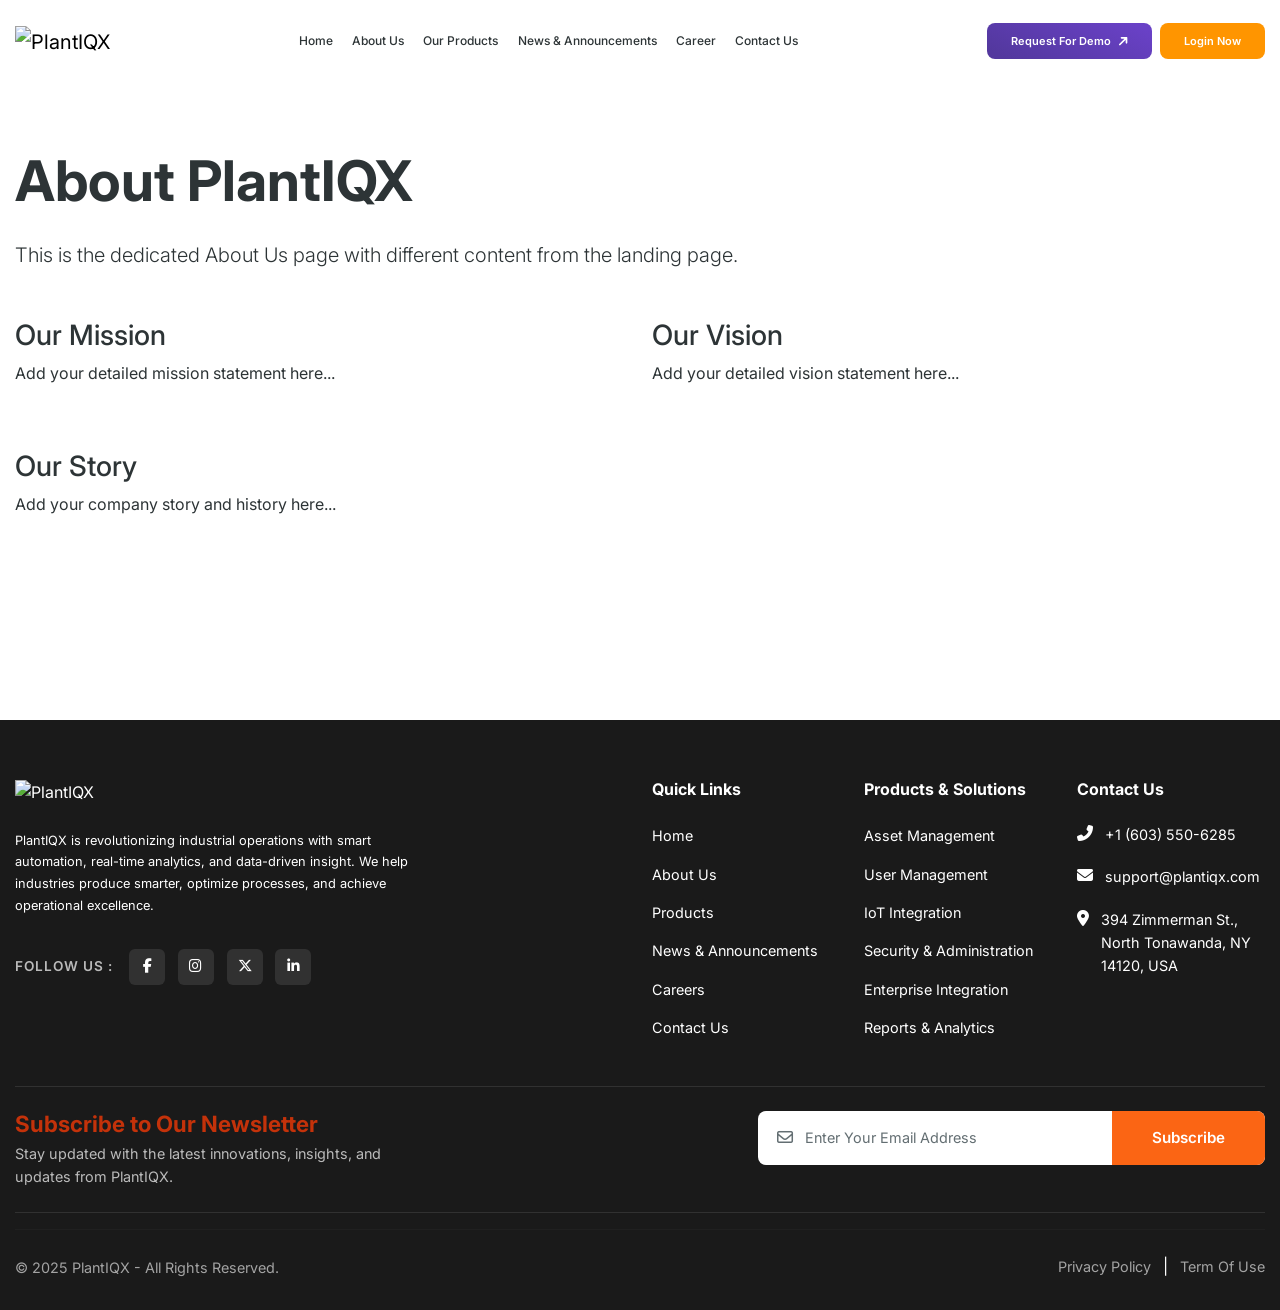
==== about.html @ 174470dd "landing page" ====
<!DOCTYPE html>
<html lang="en">
<head>
    <meta charset="UTF-8">
    <meta name="viewport" content="width=device-width, initial-scale=1.0">
    <title>About Us - PlantIQX</title>
    
    <!-- Bootstrap CSS -->
    <link href="https://cdn.jsdelivr.net/npm/bootstrap@5.3.0/dist/css/bootstrap.min.css" rel="stylesheet">
    
    <!-- Font Awesome for Icons -->
    <link rel="stylesheet" href="https://cdnjs.cloudflare.com/ajax/libs/font-awesome/6.4.0/css/all.min.css">
    
    <!-- Google Fonts -->
    <link rel="preconnect" href="https://fonts.googleapis.com">
    <link rel="preconnect" href="https://fonts.gstatic.com" crossorigin>
    <link href="https://fonts.googleapis.com/css2?family=Inter:wght@300;400;500;600;700;800&display=swap" rel="stylesheet">
    
    <!-- Custom CSS -->
    <link rel="stylesheet" href="css/style.css">
    <link rel="stylesheet" href="css/responsive.css">
</head>
<body>
    
    <!-- Header -->
    <div id="header-placeholder"></div>
    
    <!-- Main Content -->
    <main style="padding-top: 100px; min-height: 80vh;">
        <section class="py-5">
            <div class="container">
                <h1 class="display-4 fw-bold mb-4">About PlantIQX</h1>
                <p class="lead">This is the dedicated About Us page with different content from the landing page.</p>
                
                <div class="row mt-5">
                    <div class="col-lg-6">
                        <h3>Our Mission</h3>
                        <p>Add your detailed mission statement here...</p>
                    </div>
                    <div class="col-lg-6">
                        <h3>Our Vision</h3>
                        <p>Add your detailed vision statement here...</p>
                    </div>
                </div>
                
                <div class="row mt-5">
                    <div class="col-12">
                        <h3>Our Story</h3>
                        <p>Add your company story and history here...</p>
                    </div>
                </div>
            </div>
        </section>
    </main>
    
    <!-- Footer -->
    <div id="footer-placeholder"></div>
    
    <!-- Bootstrap JS -->
    <script src="https://cdn.jsdelivr.net/npm/bootstrap@5.3.0/dist/js/bootstrap.bundle.min.js"></script>
    
    <!-- Custom JS -->
    <script src="js/main.js"></script>
    <script src="js/navigation.js"></script>
</body>
</html>
---- css/style.css ----
/* ===========================
   CSS Variables & Reset
   =========================== */
:root {
    --primary-color: #6C5CE7;
    --secondary-color: #FF9500;
    --dark-bg: #1A1A2E;
    --light-bg: #F8F9FA;
    --text-dark: #2D3436;
    --text-light: #636E72;
    --white: #FFFFFF;
    --border-color: #E0E0E0;
}

* {
    margin: 0;
    padding: 0;
    box-sizing: border-box;
}

body {
    font-family: 'Inter', -apple-system, BlinkMacSystemFont, 'Segoe UI', sans-serif;
    color: var(--text-dark);
    line-height: 1.6;
    overflow-x: hidden;
}

/* Zoom-safe container */
.container {
    max-width: 1320px;
    margin: 0 auto;
    padding: 0 15px;
}

@media (min-width: 1400px) {
    .container {
        max-width: 1320px;
    }
}

/* ===========================
   Header Styles
   =========================== */
.header-section {
    box-shadow: 0 2px 15px rgba(0, 0, 0, 0.08);
    position: relative;
    z-index: 1000;
}

.navbar {
    padding: 1.2rem 0;
    background: var(--white) !important;
}

.brand-text {
    font-size: 1.8rem;
    font-weight: 700;
    color: var(--primary-color);
    letter-spacing: -0.5px;
}

.brand-highlight {
    color: var(--secondary-color);
}

.nav-link {
    color: var(--text-dark);
    font-weight: 500;
    font-size: 0.95rem;
    margin: 0 0.8rem;
    transition: color 0.3s ease;
    padding: 0.5rem 0;
}

.nav-link:hover {
    color: var(--primary-color);
}

.btn-primary {
    background-color: var(--primary-color);
    border: none;
    padding: 0.7rem 1.8rem;
    border-radius: 25px;
    font-weight: 600;
    font-size: 0.9rem;
    transition: all 0.3s ease;
}

.btn-primary:hover {
    background-color: #5B4CD6;
    transform: translateY(-2px);
    box-shadow: 0 5px 15px rgba(108, 92, 231, 0.3);
}

.btn-warning {
    background-color: var(--secondary-color);
    border: none;
    padding: 0.7rem 1.8rem;
    border-radius: 25px;
    font-weight: 600;
    font-size: 0.9rem;
    color: var(--white);
    transition: all 0.3s ease;
}

.btn-warning:hover {
    background-color: #E68600;
    transform: translateY(-2px);
    box-shadow: 0 5px 15px rgba(255, 149, 0, 0.3);
}

/* ===========================
   Hero Section with Slider
   =========================== */
.hero-section {
    position: relative;
    width: 100%;
    height: 100vh;
    overflow: hidden;
}

.hero-slider {
    position: relative;
    width: 100%;
    height: 100%;
}

.slide {
    position: absolute;
    top: 0;
    left: 0;
    width: 100%;
    height: 100%;
    opacity: 0;
    transition: opacity 1s ease-in-out;
    z-index: 1;
}

.slide.active {
    opacity: 1;
    z-index: 2;
}

.hero-bg {
    width: 100%;
    height: 100%;
    object-fit: cover;
    position: absolute;
    top: 0;
    left: 0;
}

.hero-overlay {
    position: absolute;
    top: 0;
    left: 0;
    width: 100%;
    height: 100%;
    background: linear-gradient(90deg, rgba(26, 26, 46, 0.95) 0%, rgba(26, 26, 46, 0.6) 60%, transparent 100%);
    z-index: 1;
}

.hero-content {
    position: relative;
    z-index: 2;
    color: var(--white);
    padding-top: 80px;
}

.hero-title {
    font-size: 3.5rem;
    font-weight: 800;
    line-height: 1.2;
    margin-bottom: 1.5rem;
    color: var(--white);
}

.hero-description {
    font-size: 1.15rem;
    line-height: 1.8;
    margin-bottom: 2.5rem;
    color: rgba(255, 255, 255, 0.9);
    max-width: 600px;
}

.btn-hero {
    background: linear-gradient(26.57deg, #53389E 8.33%, #6941C6 91.67%);
    color: var(--white);
    border: none;
    padding: 1rem 2.5rem;
    border-radius: 30px;
    font-weight: 600;
    font-size: 1rem;
    transition: all 0.3s ease;
    cursor: pointer;
}

.btn-hero:hover {
    background-color: #5B4CD6;
    transform: translateY(-3px);
    box-shadow: 0 10px 25px rgba(108, 92, 231, 0.4);
}

.slider-controls {
    position: absolute;
    top: 50%;
    width: 100%;
    transform: translateY(-50%);
    z-index: 3;
    display: flex;
    justify-content: space-between;
    padding: 0 2rem;
}

.slider-prev,
.slider-next {
    background: rgba(255, 255, 255, 0.2);
    border: 2px solid rgba(255, 255, 255, 0.5);
    color: var(--white);
    width: 50px;
    height: 50px;
    border-radius: 50%;
    cursor: pointer;
    transition: all 0.3s ease;
    backdrop-filter: blur(10px);
}

.slider-prev:hover,
.slider-next:hover {
    background: rgba(255, 255, 255, 0.3);
    transform: scale(1.1);
}

.slider-indicators {
    position: absolute;
    bottom: 40px;
    left: 50%;
    transform: translateX(-50%);
    z-index: 3;
    display: flex;
    gap: 12px;
}

.indicator {
    width: 12px;
    height: 12px;
    border-radius: 50%;
    background: rgba(255, 255, 255, 0.4);
    cursor: pointer;
    transition: all 0.3s ease;
}

.indicator.active {
    background: var(--white);
    width: 35px;
    border-radius: 6px;
}

/* ===========================
   About Section
   =========================== */
.about-section {
    padding: 100px 0;
    background: var(--white);
}

.section-label {
    display: inline-block;
    color: var(--primary-color);
    font-weight: 600;
    font-size: 0.9rem;
    text-transform: uppercase;
    letter-spacing: 1.5px;
    margin-bottom: 1rem;
}

.section-title {
    font-size: 2.8rem;
    font-weight: 800;
    line-height: 1.3;
    margin-bottom: 1.5rem;
    color: var(--text-dark);
    word-wrap: break-word;
}

.section-description {
    font-size: 1.05rem;
    line-height: 1.8;
    color: var(--text-light);
    margin-bottom: 1.5rem;
}

.btn-primary-outline {
    background: linear-gradient(26.57deg, #53389E 8.33%, #6941C6 91.67%);
    box-shadow: 0px 8px 8px -4px #10182808;
    box-shadow: 0px 20px 24px -4px #10182814;
    border: none !important;
    color: #FFFFFF;
    padding: 0.8rem 2rem;
    border-radius: 25px;
    font-weight: 600;
    transition: all 0.3s ease;
    cursor: pointer;
    white-space: nowrap;
    flex-shrink: 0;
}

.btn-primary-outline:hover {
    background: #FFFFFF;
    box-shadow: 0px 8px 8px -4px #10182808;
    box-shadow: 0px 20px 24px -4px #10182814;
    border: 2px solid #6941C6;
    color: linear-gradient(26.57deg, #53389E 8.33%, #6941C6 91.67%);

}

.features-grid {
    display: grid;
    grid-template-columns: repeat(3, 1fr);
    gap: 1.5rem;
}

.feature-card {
    display: flex !important;
    flex-direction: row !important;
    align-items: center !important;
    background: #FFFFFF !important;
    padding: 1.2rem 1.5rem;
    border-radius: 12px;
    transition: all 0.3s ease;
    border: 1px solid #EAECF0;
    height: 100%;
    min-height: 80px;
    gap: 1rem;
}

.feature-card h5 {
    font-size: 14px !important;
}

.feature-card:hover {
    background: var(--white);
    border-color: var(--primary-color);
    transform: translateY(-5px);
    box-shadow: 0 10px 30px rgba(108, 92, 231, 0.15);
}

.feature-icon img {
    width: 90%;
    height: 90%;
    object-fit: contain;
}



.feature-card h5 {
    font-size: 0.95rem;
    font-weight: 600;
    color: var(--text-dark);
    margin: 0;
    line-height: 1.4;
    text-align: left;
    flex: 1;
}

/* ===========================
   Products Section
   =========================== */
.products-section {
    padding: 100px 0;
    background: var(--dark-bg);
    position: relative;
}

.section-label-light {
    display: inline-block;
    color: var(--secondary-color);
    font-weight: 600;
    font-size: 0.9rem;
    text-transform: uppercase;
    letter-spacing: 1.5px;
    margin-bottom: 1rem;
}

.products-section .section-title {
    color: var(--white);
    margin-bottom: 1rem;
    max-width: 900px;
}

.products-section .section-description {
    max-width: 800px;
    margin-bottom: 3rem;
}

.products-slider-wrapper {
    margin-top: 4rem;
    position: relative;
}

.products-slider-container {
    position: relative;
    overflow: hidden;
}

.products-slider {
    display: grid;
    grid-template-columns: repeat(4, 1fr);
    gap: 2rem;
    margin-bottom: 3rem;
    opacity: 0;
    visibility: hidden;
    position: absolute;
    top: 0;
    left: 0;
    width: 100%;
    transition: opacity 0.5s ease, visibility 0.5s ease;
}

.products-slider.active {
    opacity: 1;
    visibility: visible;
    position: relative;
}

.product-card {
    background: var(--white);
    border-radius: 16px;
    overflow: hidden;
    transition: all 0.3s ease;
    border: 2px solid transparent;
}

.product-card:hover {
    transform: translateY(-10px);
    box-shadow: 0 20px 40px rgba(0, 0, 0, 0.3);
    border-color: var(--primary-color);
}

.product-image {
    width: 100%;
    height: 200px;
    object-fit: cover;
}

.product-content {
    padding: 1.8rem;
}

.product-content h4 {
    font-size: 1.2rem;
    font-weight: 700;
    margin-bottom: 1rem;
    color: var(--text-dark);
}

.product-content p {
    font-size: 0.9rem;
    color: var(--text-light);
    margin-bottom: 1.5rem;
    line-height: 1.6;
    min-height: 60px;
}

.product-link {
    color: var(--primary-color);
    font-weight: 600;
    text-decoration: none;
    font-size: 0.9rem;
    transition: all 0.3s ease;
    display: inline-flex;
    align-items: center;
}

.product-link:hover {
    color: var(--secondary-color);
}

.products-controls {
    display: flex;
    justify-content: space-between;
    align-items: center;
}

.products-indicators {
    display: flex;
    gap: 0.8rem;
}

.product-indicator {
    width: 40px;
    height: 4px;
    background: rgba(255, 255, 255, 0.3);
    border-radius: 2px;
    cursor: pointer;
    transition: all 0.3s ease;
}

.product-indicator.active {
    background: var(--white);
    width: 60px;
}

.products-nav {
    display: flex;
    gap: 1rem;
}

.products-nav-btn {
    background: var(--white);
    border: none;
    color: var(--dark-bg);
    width: 45px;
    height: 45px;
    border-radius: 50%;
    cursor: pointer;
    transition: all 0.3s ease;
    display: flex;
    align-items: center;
    justify-content: center;
}

.products-nav-btn:hover {
    background: var(--primary-color);
    color: var(--white);
    transform: scale(1.1);
}

/* ===========================
   Services Section (OLD - REMOVE)
   =========================== */
.services-section {
    padding: 100px 0;
    background: var(--dark-bg);
    position: relative;
}

.services-section .section-title {
    color: var(--white);
    margin-bottom: 1rem;
}

.services-slider-wrapper {
    margin-top: 4rem;
    position: relative;
}

.services-slider {
    display: flex;
    gap: 2rem;
    overflow-x: auto;
    scroll-behavior: smooth;
    padding: 2rem 0;
    scrollbar-width: none;
}

.services-slider::-webkit-scrollbar {
    display: none;
}

.service-card {
    min-width: 320px;
    background: var(--white);
    border-radius: 16px;
    overflow: hidden;
    transition: all 0.3s ease;
    flex-shrink: 0;
}

.service-card:hover {
    transform: translateY(-10px);
    box-shadow: 0 20px 40px rgba(0, 0, 0, 0.3);
}

.service-image {
    width: 100%;
    height: 220px;
    object-fit: cover;
}

.service-content {
    padding: 2rem;
}

.service-content h4 {
    font-size: 1.4rem;
    font-weight: 700;
    margin-bottom: 1rem;
    color: var(--text-dark);
}

.service-content p {
    font-size: 0.95rem;
    color: var(--text-light);
    margin-bottom: 1.5rem;
    line-height: 1.7;
}

.service-link {
    color: var(--primary-color);
    font-weight: 600;
    text-decoration: none;
    transition: all 0.3s ease;
}

.service-link:hover {
    color: var(--secondary-color);
}

.slider-nav {
    display: flex;
    gap: 1rem;
    justify-content: center;
    margin-top: 2rem;
}

.slider-nav-btn {
    background: rgba(255, 255, 255, 0.1);
    border: 2px solid rgba(255, 255, 255, 0.3);
    color: var(--white);
    width: 45px;
    height: 45px;
    border-radius: 50%;
    cursor: pointer;
    transition: all 0.3s ease;
}

.slider-nav-btn:hover {
    background: var(--primary-color);
    border-color: var(--primary-color);
}

/* ===========================
   Testimonials Section
   =========================== */
.testimonials-section {
    padding: 100px 0;
    background: var(--light-bg);
}

.testimonials-grid {
    display: grid;
    grid-template-columns: repeat(3, 1fr);
    gap: 2rem;
    margin-top: 3rem;
}

.testimonial-card {
    background: var(--white);
    padding: 2rem;
    border-radius: 16px;
    box-shadow: 0 5px 20px rgba(0, 0, 0, 0.08);
    transition: all 0.3s ease;
}

.testimonial-card:hover {
    transform: translateY(-5px);
    box-shadow: 0 10px 30px rgba(0, 0, 0, 0.15);
}

.testimonial-card.featured {
    grid-column: span 1;
    grid-row: span 2;
    position: relative;
    padding: 0;
    overflow: hidden;
}

.testimonial-featured-image {
    width: 100%;
    height: 100%;
    object-fit: cover;
}

.testimonial-overlay {
    position: absolute;
    bottom: 0;
    left: 0;
    right: 0;
    background: linear-gradient(to top, rgba(0, 0, 0, 0.9), transparent);
    padding: 2rem;
    color: var(--white);
}

.testimonial-overlay .testimonial-name,
.testimonial-overlay .testimonial-position {
    color: var(--white);
}

.testimonial-header {
    display: flex;
    align-items: center;
    gap: 1rem;
    margin-bottom: 1.5rem;
}

.testimonial-avatar {
    width: 50px;
    height: 50px;
    border-radius: 50%;
    object-fit: cover;
}

.testimonial-name {
    font-size: 1rem;
    font-weight: 700;
    margin: 0;
    color: var(--text-dark);
}

.testimonial-position {
    font-size: 0.85rem;
    color: var(--text-light);
    margin: 0;
}

.testimonial-rating {
    margin-left: auto;
    display: flex;
    align-items: center;
    gap: 0.3rem;
    background: var(--secondary-color);
    padding: 0.3rem 0.8rem;
    border-radius: 20px;
    color: var(--white);
    font-weight: 600;
    font-size: 0.9rem;
}

.testimonial-text {
    font-size: 0.95rem;
    line-height: 1.7;
    color: var(--text-light);
}

.btn-dark {
    background: var(--dark-bg);
    color: var(--white);
    border: none;
    padding: 0.9rem 2.5rem;
    border-radius: 25px;
    font-weight: 600;
    transition: all 0.3s ease;
}

.btn-dark:hover {
    background: var(--primary-color);
    transform: translateY(-2px);
}

/* ===========================
   News & Announcements Section
   =========================== */
.news-section {
    padding: 100px 0;
    background: var(--white);
}

.news-header {
    text-align: center;
    margin-bottom: 1rem !important;
    padding: 2rem;
}

.news-header .section-label {
    color: var(--primary-color);
}

.news-card {
    background: var(--white);
    border-radius: 12px;
    overflow: hidden;
    box-shadow: 0 2px 15px rgba(0, 0, 0, 0.08);
    transition: all 0.3s ease;
    height: 100%;
    border: 1px solid #EAECF0;
    display: flex;
    flex-direction: column;
}

.news-card:hover {
    transform: translateY(-8px);
    box-shadow: 0 15px 35px rgba(0, 0, 0, 0.15);
    border: 1px solid #EAECF0;
}


.news-image-placeholder {
    width: 100%;
    height: 180px;
    background: #000;
}

.news-image-featured {
    width: 100%;
    height: 180px;
    overflow: hidden;
}

.news-image-featured img {
    width: 100%;
    height: 100%;
    object-fit: cover;
}

.news-content {
    padding: 1.5rem;
    display: flex;
    flex-direction: column;
    flex: 1;
}

.news-meta {
    display: flex;
    align-items: center;
    gap: 0.5rem;
    font-size: 0.8rem;
    color: var(--text-light);
    margin-bottom: 1rem;
}

.news-meta i {
    font-size: 0.9rem;
}

.news-title {
    font-size: 1.05rem;
    font-weight: 700;
    margin-bottom: 0.8rem;
    color: var(--text-dark);
    line-height: 1.4;
}

.news-excerpt {
    font-size: 0.85rem;
    color: var(--text-light);
    line-height: 1.6;
    margin-bottom: 1rem;
    flex: 1;
}

.news-link {
    color: var(--text-dark);
    font-weight: 600;
    text-decoration: none;
    font-size: 0.9rem;
    transition: all 0.3s ease;
    display: inline-flex;
    align-items: center;
    margin-top: auto;
}

.news-link:hover {
    color: var(--primary-color);
}

/* ===========================
   Updates Section (OLD - REMOVE)
   =========================== */
.updates-section {
    padding: 100px 0;
    background: var(--white);
}

.update-card {
    background: var(--white);
    border-radius: 16px;
    overflow: hidden;
    box-shadow: 0 5px 20px rgba(0, 0, 0, 0.08);
    transition: all 0.3s ease;
    height: 100%;
}

.update-card:hover {
    transform: translateY(-8px);
    box-shadow: 0 15px 35px rgba(0, 0, 0, 0.15);
}

.update-card.featured {
    background: linear-gradient(135deg, var(--primary-color), #8B7CE7);
}

.update-card.featured .update-content {
    color: var(--white);
}

.update-card.featured .update-date,
.update-card.featured .update-title,
.update-card.featured .update-excerpt {
    color: var(--white);
}

.update-image {
    width: 100%;
    height: 200px;
    object-fit: cover;
}

.update-content {
    padding: 1.8rem;
}

.update-date {
    font-size: 0.85rem;
    color: var(--text-light);
    font-weight: 500;
    display: block;
    margin-bottom: 0.8rem;
}

.update-title {
    font-size: 1.2rem;
    font-weight: 700;
    margin-bottom: 0.8rem;
    color: var(--text-dark);
    line-height: 1.4;
}

.update-excerpt {
    font-size: 0.9rem;
    color: var(--text-light);
    line-height: 1.6;
    margin-bottom: 1rem;
}

.update-link {
    color: var(--primary-color);
    font-weight: 600;
    text-decoration: none;
    font-size: 0.9rem;
    transition: all 0.3s ease;
}

.update-card.featured .update-link {
    color: var(--white);
}

.update-link:hover {
    color: var(--secondary-color);
}

/* ===========================
   FAQ Section
   =========================== */
.faq-section {
    padding: 100px 0;
    background: var(--light-bg);
}

.faq-accordion {
    max-width: 900px;
    margin: 3rem auto 0;
}

.accordion-item {
    background: var(--white);
    border-radius: 12px;
    margin-bottom: 1rem;
    overflow: hidden;
    box-shadow: 0 2px 10px rgba(0, 0, 0, 0.05);
    transition: all 0.3s ease;
}

.accordion-item:hover {
    box-shadow: 0 5px 20px rgba(0, 0, 0, 0.1);
}

.accordion-header {
    padding: 1.5rem 2rem;
    cursor: pointer;
    display: flex;
    justify-content: space-between;
    align-items: center;
    transition: all 0.3s ease;
}

.accordion-header:hover {
    background: var(--light-bg);
}

.accordion-header h5 {
    font-size: 1.05rem;
    font-weight: 600;
    margin: 0;
    color: var(--text-dark);
}

.accordion-header i {
    color: var(--primary-color);
    font-size: 1.2rem;
    transition: transform 0.3s ease;
}

.accordion-item.active .accordion-header i {
    transform: rotate(45deg);
}

.accordion-content {
    max-height: 0;
    overflow: hidden;
    transition: max-height 0.3s ease;
}

.accordion-content p {
    padding: 0 2rem 1.5rem;
    margin: 0;
    color: var(--text-light);
    line-height: 1.7;
}

.faq-cta {
    background: var(--white);
    border-radius: 16px;
    padding: 3rem;
    margin-top: 4rem;
    display: flex;
    justify-content: space-between;
    align-items: center !important;
    box-shadow: 0 5px 20px rgba(0, 0, 0, 0.08);
}

.faq-cta-content {
    width: 60% !important;
}

.faq-cta-content h4 {
    font-size: 1.5rem;
    font-weight: 700;
    margin-bottom: 0.5rem;
    color: #6941C6;
}

.faq-cta-content p {
    font-size: 1rem;
    color: #475467;
    margin: 0;
}

.request-buttonCta {
    background: linear-gradient(26.57deg, #53389E 8.33%, #6941C6 91.67%);
    color: #FFFFFF !important;

}

/* ===========================
   Footer Styles
   =========================== */
/* ===========================
   Footer Styles
   =========================== */
.footer-section {
    background: #1A1A1A;
    color: var(--white);
    padding: 60px 0 30px;
}

.footer-logo {
    max-width: 300px !important;
    margin-bottom: 1.5rem;
}

.footer-brand {
    margin-bottom: 2rem;
}

.footer-description {
    color: #FFFFFF !important;
    font-size: 0.8rem;
    line-height: 1.7;
    margin-bottom: 2rem;
}

.footer-social {
    display: flex;
    align-items: center;
    gap: 1rem;
}

.social-label {
    color: rgba(255, 255, 255, 0.7);
    font-size: 0.85rem;
    font-weight: 600;
    letter-spacing: 1px;
}

.social-links {
    display: flex;
    gap: 0.8rem;
}

.social-icon {
    width: 36px;
    height: 36px;
    background: rgba(255, 255, 255, 0.1);
    border-radius: 6px;
    display: flex;
    align-items: center;
    justify-content: center;
    color: var(--white);
    transition: all 0.3s ease;
    text-decoration: none;
    font-size: 0.9rem;
}

.social-icon:hover {
    background: var(--primary-color);
    transform: translateY(-3px);
}

.footer-title {
    font-size: 1rem;
    font-weight: 700;
    margin-bottom: 1.5rem;
    color: var(--white);
}

.footer-links {
    list-style: none;
    padding: 0;
    margin: 0;
}

.footer-links li {
    margin-bottom: 0.8rem;
}

.footer-links a {
    color: #FFFFFF;
    text-decoration: none;
    font-size: 0.9rem;
    transition: all 0.3s ease;
}

.footer-links a:hover {
    color: #5925DC !important;
    padding-left: 5px;
}

.footer-contact {
    list-style: none;
    padding: 0;
    margin: 0;
}

.footer-contact li {
    display: flex;
    align-items: flex-start;
    gap: 0.8rem;
    margin-bottom: 1.2rem;
    color: #FFFFFF;
    font-size: 0.9rem;
    line-height: 1.6;
}

.footer-contact i {
    color: var(--white);
    font-size: 1rem;
    margin-top: 2px;
    flex-shrink: 0;
}

.footer-contact a {
    color: #FFFFFF;
    text-decoration: none;
    transition: color 0.3s ease;
}

.footer-contact a:hover {
    color: #5925DC !important;
}

.footer-newsletter {
    background: transparent;
    padding: 1.5rem 0;
    border-top: 1px solid rgba(255, 255, 255, 0.1);
    border-bottom: 1px solid rgba(255, 255, 255, 0.1);
    margin: 0.5rem 0 1rem;
}

.newsletter-title {
    font-size: 1.4rem;
    font-weight: 700;
    color: #C4320A;
    margin-bottom: 0.3rem;
}

.newsletter-subtitle {
    color: rgba(255, 255, 255, 0.7);
    font-size: 0.9rem;
    margin: 0;
}

.newsletter-form .input-group {
    position: relative;
    display: flex;
    align-items: center;
    background: var(--white);
    border-radius: 8px;
    overflow: hidden;
}

.input-icon {
    position: absolute;
    left: 1.2rem;
    color: var(--text-light);
    font-size: 1rem;
    z-index: 2;
}

.newsletter-form .form-control {
    border: none;
    padding: 1rem 1rem 1rem 3rem;
    background: transparent;
    color: var(--text-dark);
    font-size: 0.9rem;
    flex: 1;
}

.newsletter-form .form-control::placeholder {
    color: var(--text-light);
}

.newsletter-form .form-control:focus {
    box-shadow: none;
    outline: none;
}

.btn-subscribe {
    background: #FB6514 !important;
    color: var(--white);
    border: none;
    padding: 1rem 2.5rem;
    font-weight: 600;
    font-size: 0.95rem;
    border-radius: 0;
    transition: all 0.3s ease;
    white-space: nowrap;
}

.btn-subscribe:hover {
    background: #E68600;
}

.footer-divider {
    border-color: rgba(255, 255, 255, 0.1);
    margin: 1rem 0 1.5rem;
}

.copyright-text {
    color: rgba(255, 255, 255, 0.6);
    font-size: 0.9rem;
    margin: 0;
}

.footer-link-small {
    color: rgba(255, 255, 255, 0.6);
    text-decoration: none;
    font-size: 0.9rem;
    transition: color 0.3s ease;
}

.footer-link-small:hover {
    color: var(--white);
}


/* ===========================
   Header Navigation Styles
   =========================== */
.header-logo {
    height: 35px;
    width: auto;
}

.nav-link.active {
    color: var(--primary-color);
}

.nav-link.active::after {
    content: '';
    position: absolute;
    bottom: 0;
    left: 0;
    right: 0;
    height: 2px;
    background: var(--primary-color);
}

.btn-demo {
    background: linear-gradient(26.57deg, #53389E 8.33%, #6941C6 91.67%);
    border: none;
    color: var(--white);
    padding: 1rem 1.8rem;
    border-radius: 8px !important;
    font-weight: 600;
    font-size: 1rem;
    transition: all 0.3s ease;
    text-decoration: none;
    display: inline-flex;
    align-items: center;
}

.btn-demo img {
    width: 80% !important;
    height: 80% !important;
}

.btn-demo:hover {
    background-color: #5B4CD6;
    transform: translateY(-2px);
    box-shadow: 0 5px 15px rgba(108, 92, 231, 0.3);
    color: var(--white);
}

.btn-login {
    background: #FB6514;
    border: none;
    color: var(--white);
    padding: 1rem 1.8rem;
    border-radius: 8px !important;
    font-weight: 600;
    font-size: 0.9rem;
    transition: all 0.3s ease;
    text-decoration: none;
}

.btn-login:hover {
    background-color: #E68600;
    transform: translateY(-2px);
    box-shadow: 0 5px 15px rgba(255, 149, 0, 0.3);
    color: var(--white);
}


/* ===========================
   Header Specific Styles
   =========================== */
.header-brand {
    margin-right: 2rem;
}

.header-logo {
    height: 35px;
    width: auto;
}

.header-nav {
    gap: 0;
}

.header-nav-link {
    color: var(--text-dark);
    font-weight: 500;
    font-size: 12px !important;
    margin: 0 0.6rem !important;
    padding: 0.5rem 0 !important;
    position: relative;
    transition: color 0.3s ease;
    text-transform: capitalize;
}

.header-nav-link:hover {
    color: var(--primary-color);
}

.header-nav-link.active {
    color: var(--primary-color);
}

.header-nav-link.active::after {
    content: '';
    position: absolute;
    bottom: 0;
    left: 0;
    right: 0;
    height: 2px;
    background: var(--primary-color);
}

.header-buttons {
    margin-left: 2rem;
}

.header-btn-demo {
    background-color: var(--primary-color);
    border: none;
    color: var(--white);
    padding: 0.6rem 1.5rem;
    border-radius: 25px;
    font-weight: 600;
    font-size: 11px;
    transition: all 0.3s ease;
    text-decoration: none;
    display: inline-flex;
    align-items: center;
    white-space: nowrap;
}

.header-btn-demo:hover {
    background-color: #5B4CD6;
    transform: translateY(-2px);
    box-shadow: 0 5px 15px rgba(108, 92, 231, 0.3);
    color: var(--white);
}

.header-btn-login {
    background-color: var(--secondary-color);
    border: none;
    color: var(--white);
    padding: 0.6rem 1.5rem;
    border-radius: 25px;
    font-weight: 600;
    font-size: 11px;
    transition: all 0.3s ease;
    text-decoration: none;
    white-space: nowrap;
}

.header-btn-login:hover {
    background-color: #E68600;
    transform: translateY(-2px);
    box-shadow: 0 5px 15px rgba(255, 149, 0, 0.3);
    color: var(--white);
}

/* Bu
tton Arrow Icon */
.btn-arrow {
    width: 14px;
    height: 14px;
    display: inline-block;
    vertical-align: middle;
    filter: brightness(0) invert(1);
}

/* ===
========================
   Products Section Styles
   =========================== */
.products-section {
    padding: 100px 0;
    background: var(--dark-bg);
}

.section-label-light {
    display: inline-block;
    color: var(--secondary-color);
    font-weight: 600;
    font-size: 0.9rem;
    text-transform: uppercase;
    letter-spacing: 1.5px;
    margin-bottom: 1rem;
}

.products-slider {
    display: grid;
    grid-template-columns: repeat(4, 1fr);
    gap: 2rem;
    margin-bottom: 3rem;
    opacity: 0;
    visibility: hidden;
    position: absolute;
    top: 0;
    left: 0;
    width: 100%;
    transition: opacity 0.5s ease, visibility 0.5s ease;
}

.products-slider.active {
    opacity: 1;
    visibility: visible;
    position: relative;
}

.product-card {
    background: var(--white);
    border-radius: 16px;
    overflow: hidden;
    transition: all 0.3s ease;
    border: 2px solid transparent;
    display: flex;
    flex-direction: column;
    height: 100%;
}

.product-card:hover {
    transform: translateY(-10px);
    box-shadow: 0 20px 40px rgba(0, 0, 0, 0.3);
    border-color: var(--primary-color);
}

.product-image {
    width: 100%;
    height: 200px;
    object-fit: cover;
    flex-shrink: 0;
}

.product-content {
    padding: 1.8rem;
    display: flex;
    flex-direction: column;
    flex: 1;
}

.product-content h4 {
    font-size: 1.2rem;
    font-weight: 700;
    margin-bottom: 1rem;
    color: var(--text-dark);
}

.product-content p {
    font-size: 0.9rem;
    color: var(--text-light);
    margin-bottom: 1.5rem;
    line-height: 1.6;
    flex: 1;
}

.product-link {
    color: var(--primary-color);
    font-weight: 600;
    text-decoration: none;
    font-size: 0.9rem;
    transition: all 0.3s ease;
    display: inline-flex;
    align-items: center;
    margin-top: auto;
}

.product-link:hover {
    color: var(--secondary-color);
}

.products-controls {
    display: flex;
    justify-content: space-between;
    align-items: center;
}

.products-indicators {
    display: flex;
    gap: 0.8rem;
}

.product-indicator {
    width: 40px;
    height: 4px;
    background: rgba(255, 255, 255, 0.3);
    border-radius: 2px;
    cursor: pointer;
    transition: all 0.3s ease;
}

.product-indicator.active {
    background: var(--white);
    width: 60px;
}

.products-nav {
    display: flex;
    gap: 1rem;
}

.products-nav-btn {
    background: var(--white);
    border: none;
    color: var(--dark-bg);
    width: 45px;
    height: 45px;
    border-radius: 50%;
    cursor: pointer;
    transition: all 0.3s ease;
    display: flex;
    align-items: center;
    justify-content: center;
}

.products-nav-btn:hover {
    background: var(--primary-color);
    color: var(--white);
    transform: scale(1.1);
}
---- css/responsive.css ----
/* ===========================
   Responsive Styles - Zoom Safe
   =========================== */

/* Large Desktop (1400px+) */
@media (min-width: 1400px) {
    .container {
        max-width: 1320px;
    }
}

/* Desktop (1200px - 1399px) */
@media (max-width: 1399px) {
    .hero-title {
        font-size: 3rem;
    }
    
    .section-title {
        font-size: 2.5rem;
    }
}

/* Tablet Landscape (992px - 1199px) */
@media (max-width: 1199px) {
    .hero-title {
        font-size: 2.5rem;
    }
    
    .features-grid {
        grid-template-columns: repeat(2, 1fr);
    }
    
    .testimonials-grid {
        grid-template-columns: repeat(2, 1fr);
    }
    
    .testimonial-card.featured {
        grid-column: span 2;
        grid-row: span 1;
    }
}

/* Tablet Portrait (768px - 991px) */
@media (max-width: 991px) {
    .navbar-nav {
        padding: 1rem 0;
        background: var(--white);
    }
    
    .nav-item {
        margin: 0.5rem 0;
    }
    
    .nav-link {
        margin: 0;
    }
    
    .btn-primary,
    .btn-warning {
        width: 100%;
        margin: 0.5rem 0;
    }
    
    .hero-title {
        font-size: 2.2rem;
    }
    
    .hero-description {
        font-size: 1rem;
    }
    
    .section-title {
        font-size: 2rem;
    }
    
    .about-section .d-flex {
        flex-direction: column !important;
        align-items: flex-start !important;
    }
    
    .about-section .section-title {
        max-width: 100% !important;
        margin-bottom: 1.5rem !important;
    }
    
    .about-section,
    .services-section,
    .testimonials-section,
    .updates-section,
    .faq-section {
        padding: 60px 0;
    }
    
    .features-grid {
        grid-template-columns: repeat(2, 1fr);
        gap: 1rem;
    }
    
    .faq-cta {
        flex-direction: column;
        text-align: center;
        gap: 2rem;
    }
}

/* Mobile (576px - 767px) */
@media (max-width: 767px) {
    .brand-text {
        font-size: 1.5rem;
    }
    
    .hero-title {
        font-size: 1.8rem;
    }
    
    .hero-description {
        font-size: 0.95rem;
    }
    
    .btn-hero {
        padding: 0.8rem 2rem;
        font-size: 0.9rem;
    }
    
    .slider-controls {
        padding: 0 1rem;
    }
    
    .slider-prev,
    .slider-next {
        width: 40px;
        height: 40px;
    }
    
    .section-title {
        font-size: 1.8rem;
    }
    
    .section-description {
        font-size: 0.95rem;
    }
    
    .features-grid {
        grid-template-columns: 1fr;
    }
    
    .testimonials-grid {
        grid-template-columns: 1fr;
    }
    
    .testimonial-card.featured {
        grid-column: span 1;
    }
    
    .services-slider {
        gap: 1rem;
    }
    
    .service-card {
        min-width: 280px;
    }
    
    .footer-section .col-lg-4,
    .footer-section .col-lg-2,
    .footer-section .col-md-6 {
        text-align: center;
    }
    
    .social-links {
        justify-content: center;
    }
    
    .footer-links {
        text-align: center;
    }
    
    .accordion-header {
        padding: 1.2rem 1.5rem;
    }
    
    .accordion-header h5 {
        font-size: 0.95rem;
    }
    
    .accordion-content p {
        padding: 0 1.5rem 1.2rem;
        font-size: 0.9rem;
    }
}

/* Small Mobile (< 576px) */
@media (max-width: 575px) {
    .container {
        padding: 0 1rem;
    }
    
    .hero-title {
        font-size: 1.6rem;
    }
    
    .section-title {
        font-size: 1.6rem;
    }
    
    .service-card {
        min-width: 260px;
    }
    
    .update-card {
        margin-bottom: 1rem;
    }
}

/* Zoom Handling - Ensures layout stays consistent at different zoom levels */
@media (min-resolution: 1.25dppx) {
    body {
        font-size: 16px;
    }
}

@media (min-resolution: 1.5dppx) {
    body {
        font-size: 15px;
    }
}

/* Prevent horizontal scroll on all zoom levels */
html, body {
    max-width: 100%;
    overflow-x: hidden;
}

.container-fluid {
    padding-left: 0;
    padding-right: 0;
}

/* Ensure images don't break layout on zoom */
img {
    max-width: 100%;
    height: auto;
}

/* Maintain button sizes on zoom */
.btn {
    white-space: nowrap;
}

/* Keep navigation readable on all zoom levels */
.navbar-nav {
    flex-wrap: wrap;
}
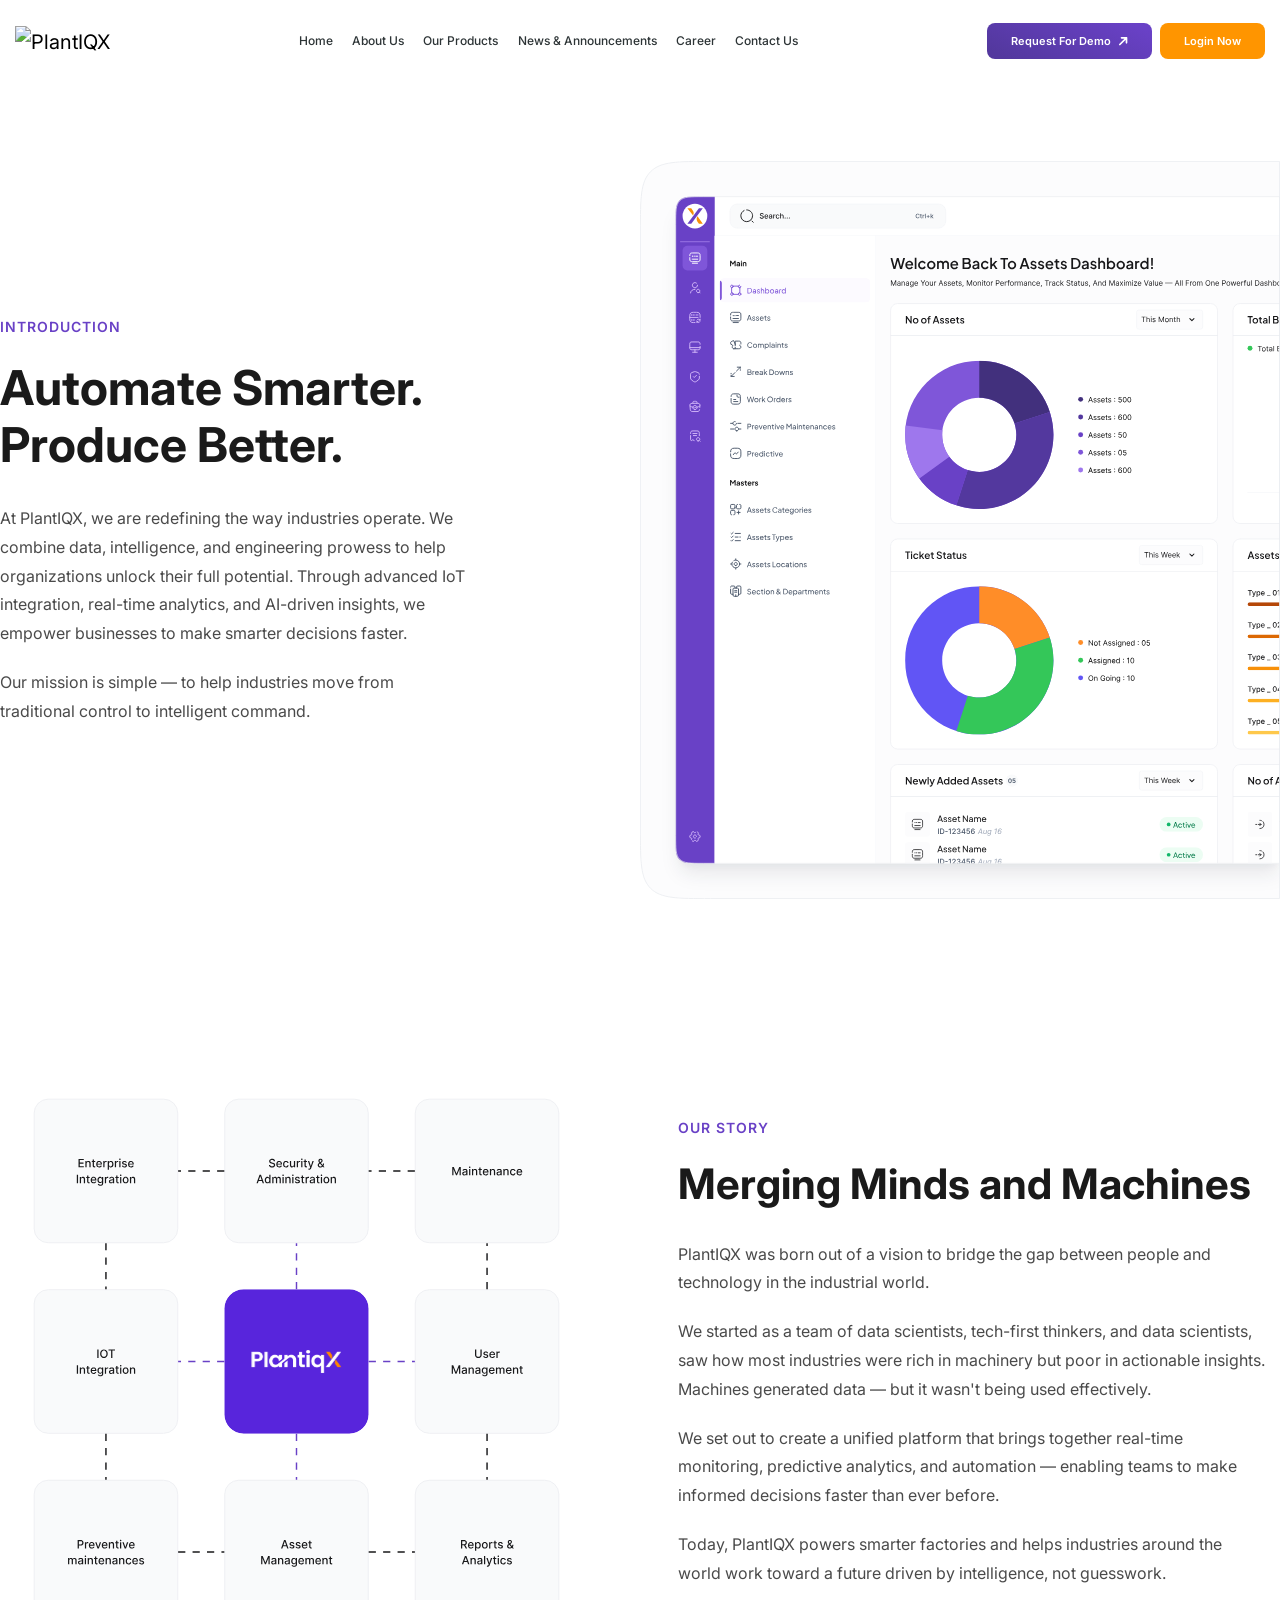
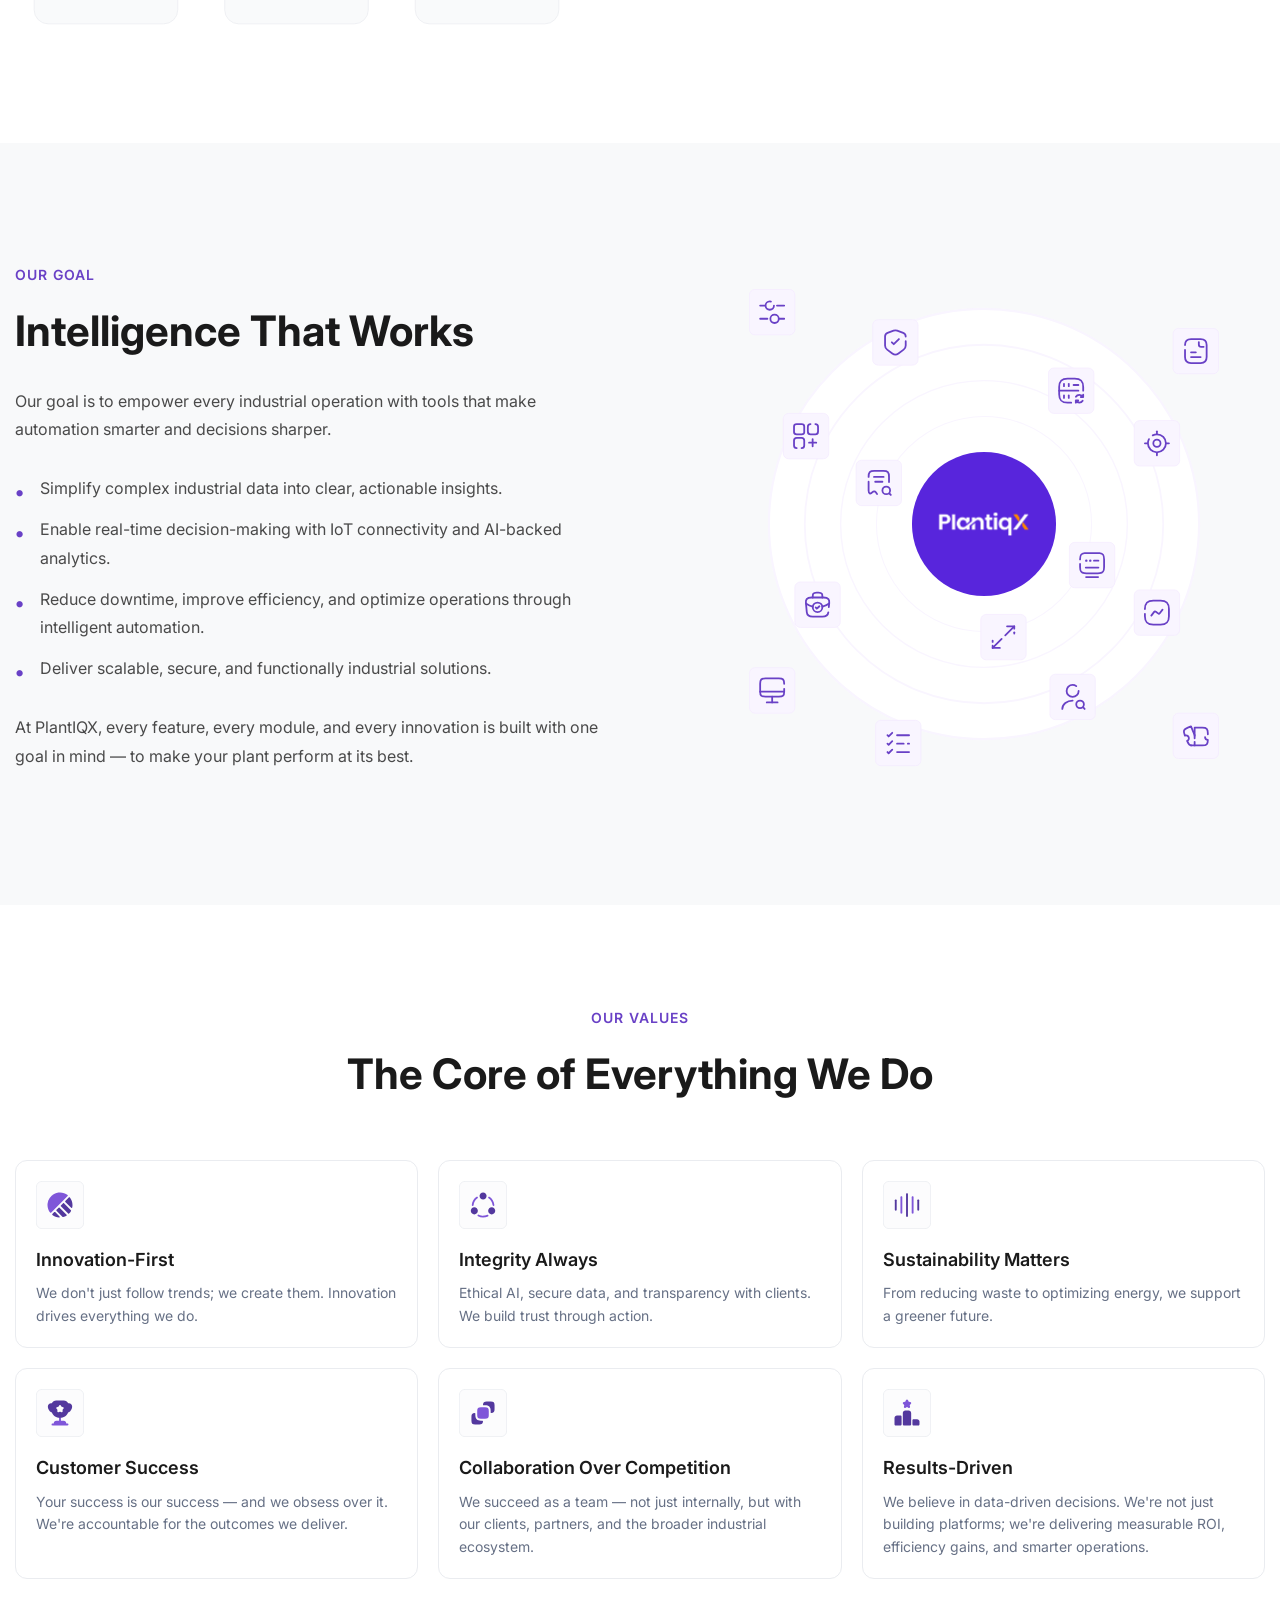
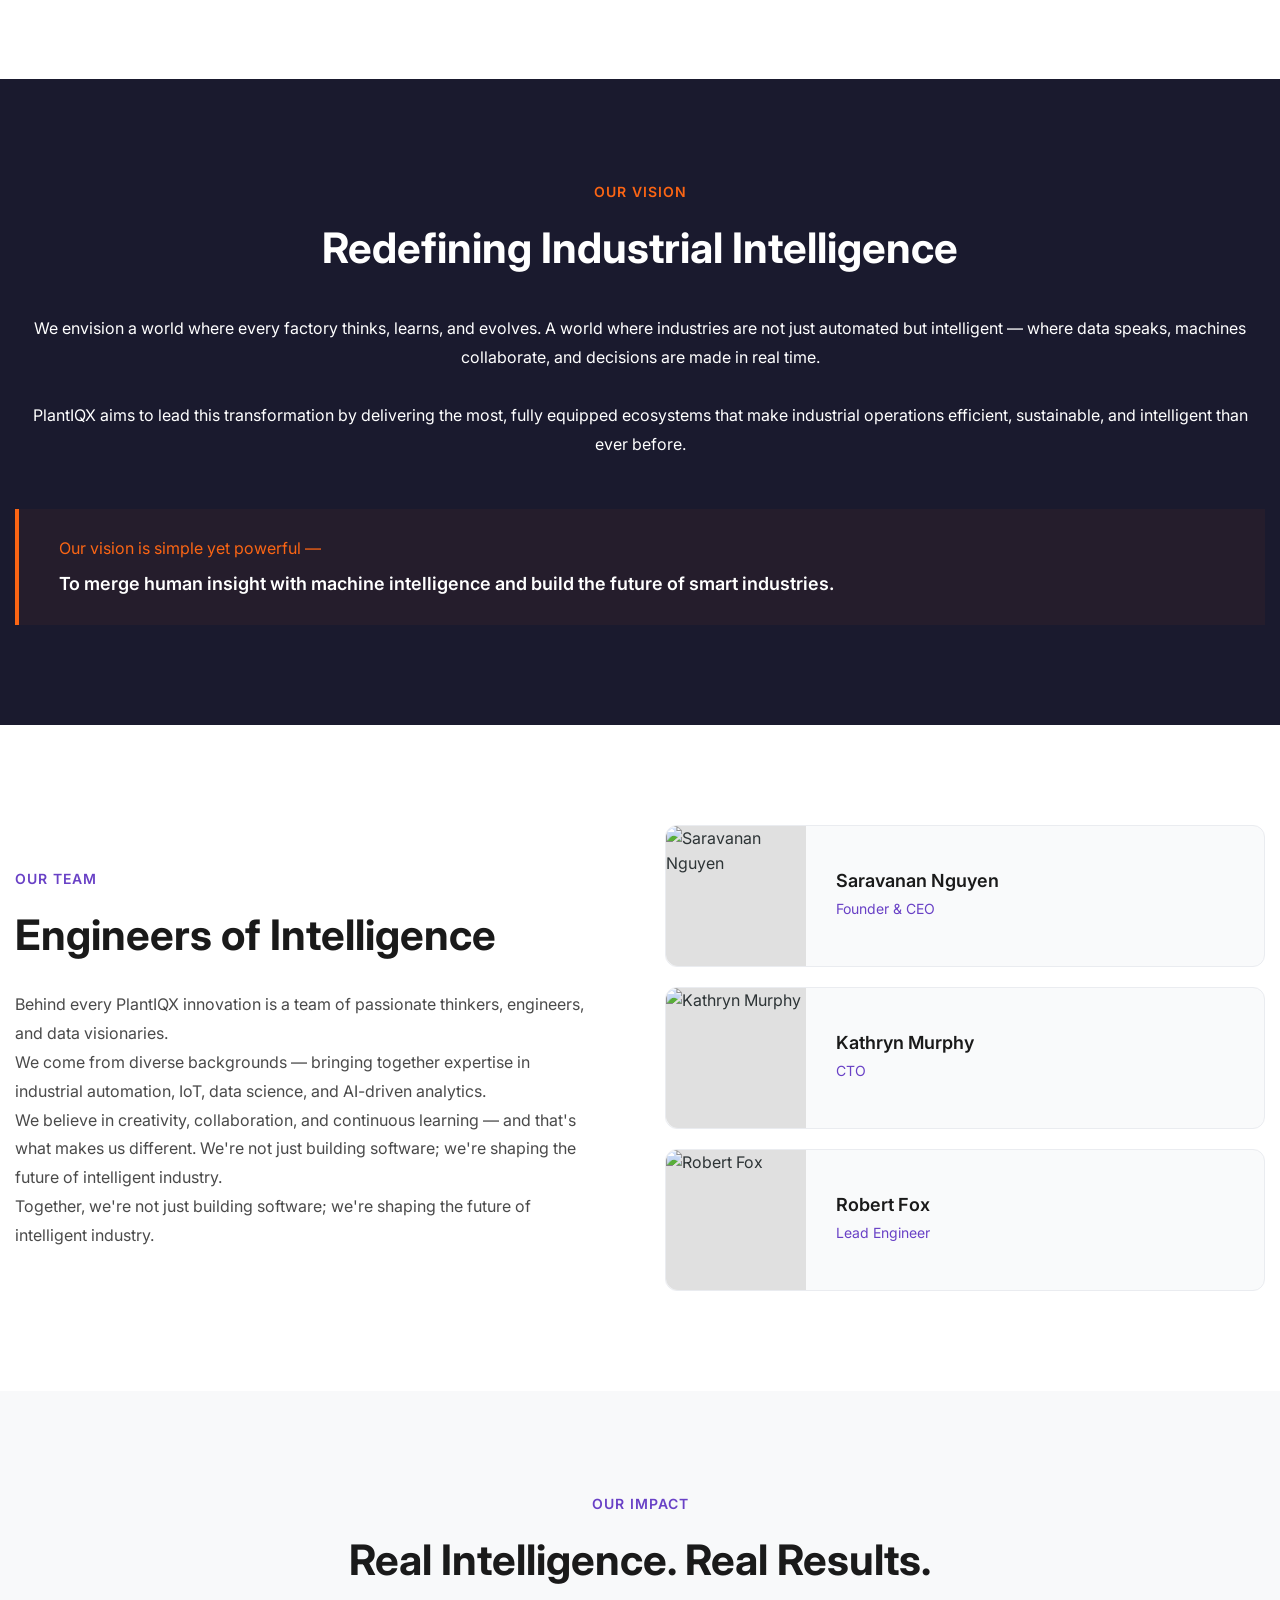
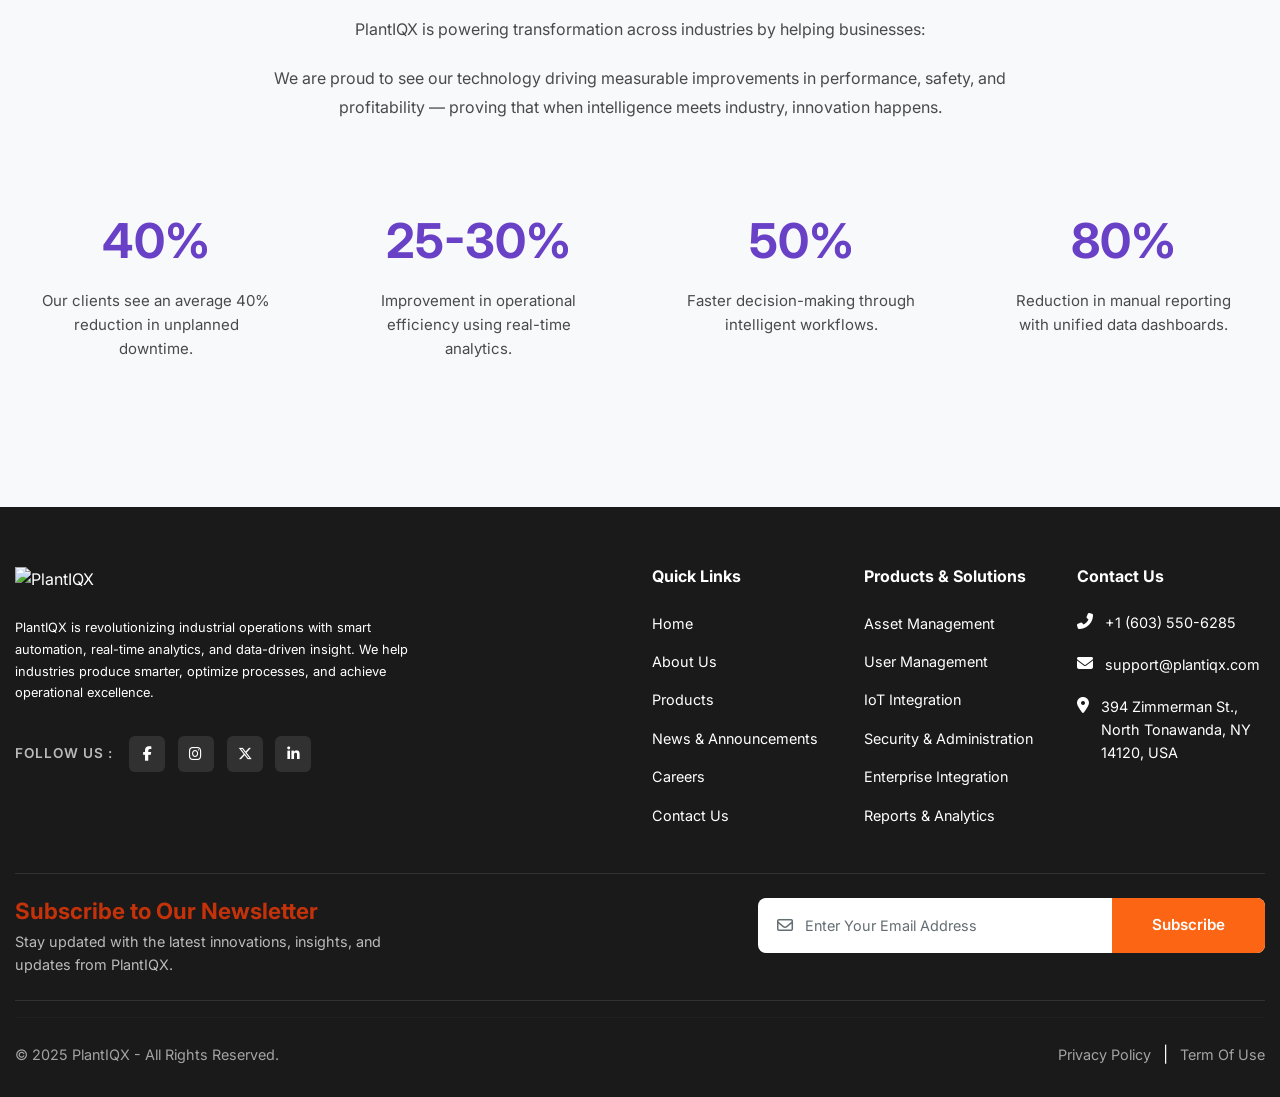
==== commit c4841560: "about us screen" ====
--- a/about.html
+++ b/about.html
@@ -1,66 +1,278 @@
 <!DOCTYPE html>
 <html lang="en">
+
 <head>
     <meta charset="UTF-8">
     <meta name="viewport" content="width=device-width, initial-scale=1.0">
     <title>About Us - PlantIQX</title>
-    
+
     <!-- Bootstrap CSS -->
     <link href="https://cdn.jsdelivr.net/npm/bootstrap@5.3.0/dist/css/bootstrap.min.css" rel="stylesheet">
-    
+
     <!-- Font Awesome for Icons -->
     <link rel="stylesheet" href="https://cdnjs.cloudflare.com/ajax/libs/font-awesome/6.4.0/css/all.min.css">
-    
+
     <!-- Google Fonts -->
     <link rel="preconnect" href="https://fonts.googleapis.com">
     <link rel="preconnect" href="https://fonts.gstatic.com" crossorigin>
-    <link href="https://fonts.googleapis.com/css2?family=Inter:wght@300;400;500;600;700;800&display=swap" rel="stylesheet">
-    
+    <link href="https://fonts.googleapis.com/css2?family=Inter:wght@300;400;500;600;700;800&display=swap"
+        rel="stylesheet">
+
     <!-- Custom CSS -->
     <link rel="stylesheet" href="css/style.css">
+    <link rel="stylesheet" href="css/about.css">
     <link rel="stylesheet" href="css/responsive.css">
 </head>
+
 <body>
-    
+
     <!-- Header -->
     <div id="header-placeholder"></div>
-    
+
     <!-- Main Content -->
-    <main style="padding-top: 100px; min-height: 80vh;">
-        <section class="py-5">
-            <div class="container">
-                <h1 class="display-4 fw-bold mb-4">About PlantIQX</h1>
-                <p class="lead">This is the dedicated About Us page with different content from the landing page.</p>
-                
-                <div class="row mt-5">
-                    <div class="col-lg-6">
-                        <h3>Our Mission</h3>
-                        <p>Add your detailed mission statement here...</p>
-                    </div>
-                    <div class="col-lg-6">
-                        <h3>Our Vision</h3>
-                        <p>Add your detailed vision statement here...</p>
-                    </div>
-                </div>
-                
-                <div class="row mt-5">
-                    <div class="col-12">
-                        <h3>Our Story</h3>
-                        <p>Add your company story and history here...</p>
-                    </div>
-                </div>
-            </div>
-        </section>
+    <main style="padding-top: 80px;">
+
+        <!-- Section 1: Introduction -->
+        <section class="about-section about-intro">
+            <div class="container-fluid">
+                <div class="content-wrapper">
+                    <div class="text-content">
+                        <div class="section-label">Introduction</div>
+                        <h1>Automate Smarter.<br>Produce Better.</h1>
+                        <p>At PlantIQX, we are redefining the way industries operate. We combine data, intelligence, and
+                            engineering prowess to help organizations unlock their full potential. Through advanced IoT
+                            integration, real-time analytics, and AI-driven insights, we empower businesses to make
+                            smarter decisions faster.</p>
+                        <p>Our mission is simple — to help industries move from traditional control to intelligent
+                            command.</p>
+                    </div>
+                    <div class="image-content">
+                        <img src="assets/svg/wellComeDashboard.svg" alt="PlantIQX Dashboard">
+                    </div>
+                </div>
+            </div>
+        </section>
+
+        <!-- Section 2: Our Story -->
+        <section class="about-section about-story">
+            <div class="container">
+                <div class="content-wrapper">
+                    <div class="image-content">
+                        <img src="assets/svg/OurStory.svg" alt="PlantIQX Journey">
+                    </div>
+                    <div class="text-content">
+                        <div class="section-label">Our Story</div>
+                        <h2>Merging Minds and Machines</h2>
+                        <p>PlantIQX was born out of a vision to bridge the gap between people and technology in the
+                            industrial world.</p>
+                        <p>We started as a team of data scientists, tech-first thinkers, and data scientists, saw how
+                            most industries were rich in machinery but poor in actionable insights. Machines generated
+                            data — but it wasn't being used effectively.</p>
+                        <p>We set out to create a unified platform that brings together real-time monitoring, predictive
+                            analytics, and automation — enabling teams to make informed decisions faster than ever
+                            before.</p>
+                        <p>Today, PlantIQX powers smarter factories and helps industries around the world work toward a
+                            future driven by intelligence, not guesswork.</p>
+                    </div>
+                </div>
+            </div>
+        </section>
+
+        <!-- Section 3: Intelligence That Works -->
+        <section class="about-section about-intelligence">
+            <div class="container">
+                <div class="content-wrapper">
+                    <div class="text-content">
+                        <div class="section-label">Our Goal</div>
+                        <h2>Intelligence That Works</h2>
+                        <p>Our goal is to empower every industrial operation with tools that make automation smarter and
+                            decisions sharper.</p>
+                        <ul>
+                            <li>Simplify complex industrial data into clear, actionable insights.</li>
+                            <li>Enable real-time decision-making with IoT connectivity and AI-backed analytics.</li>
+                            <li>Reduce downtime, improve efficiency, and optimize operations through intelligent
+                                automation.</li>
+                            <li>Deliver scalable, secure, and functionally industrial solutions.</li>
+                        </ul>
+                        <p>At PlantIQX, every feature, every module, and every innovation is built with one goal in mind
+                            — to make your plant perform at its best.</p>
+                    </div>
+                    <div class="image-content">
+                        <img src="assets/svg/OurGoal.svg" alt="PlantIQX Intelligence">
+                    </div>
+                </div>
+            </div>
+        </section>
+
+        <!-- Section 4: Our Values -->
+        <section class="about-section about-values">
+            <div class="container">
+                <div class="section-label">Our Values</div>
+                <h2>The Core of Everything We Do</h2>
+
+                <div class="values-grid">
+                    <div class="value-card">
+                        <div class="value-icon">
+                            <img src="assets/svg/InovationFirst.svg" alt="Innovation First">
+                        </div>
+                        <h3>Innovation-First</h3>
+                        <p>We don't just follow trends; we create them. Innovation drives everything we do.</p>
+                    </div>
+
+                    <div class="value-card">
+                        <div class="value-icon">
+                            <img src="assets/svg/IntegrityAlways.svg" alt="Integrity Always">
+                        </div>
+                        <h3>Integrity Always</h3>
+                        <p>Ethical AI, secure data, and transparency with clients. We build trust through action.</p>
+                    </div>
+
+                    <div class="value-card">
+                        <div class="value-icon">
+                            <img src="assets/svg/SusMatters.svg" alt="Sustainability Matters">
+                        </div>
+                        <h3>Sustainability Matters</h3>
+                        <p>From reducing waste to optimizing energy, we support a greener future.</p>
+                    </div>
+
+                    <div class="value-card">
+                        <div class="value-icon">
+                            <img src="assets/svg/WinnerSuccess.svg" alt="Customer Success">
+                        </div>
+                        <h3>Customer Success</h3>
+                        <p>Your success is our success — and we obsess over it. We're accountable for the outcomes we
+                            deliver.</p>
+                    </div>
+
+                    <div class="value-card">
+                        <div class="value-icon">
+                            <img src="assets/svg/Cullabrution.svg" alt="Collaboration">
+                        </div>
+                        <h3>Collaboration Over Competition</h3>
+                        <p>We succeed as a team — not just internally, but with our clients, partners, and the broader
+                            industrial ecosystem.</p>
+                    </div>
+
+                    <div class="value-card">
+                        <div class="value-icon">
+                            <img src="assets/svg/Execution.svg" alt="Results Driven">
+                        </div>
+                        <h3>Results-Driven</h3>
+                        <p>We believe in data-driven decisions. We're not just building platforms; we're delivering
+                            measurable ROI, efficiency gains, and smarter operations.</p>
+                    </div>
+                </div>
+            </div>
+        </section>
+
+        <!-- Section 5: Our Vision -->
+        <section class="about-section about-vision">
+            <div class="container">
+                <div class="section-label">Our Vision</div>
+                <h2>Redefining Industrial Intelligence</h2>
+
+                <p class="vision-intro">We envision a world where every factory thinks, learns, and evolves. A world
+                    where industries are not just automated but intelligent — where data speaks, machines collaborate,
+                    and decisions are made in real time.</p>
+
+                <p class="vision-text">PlantIQX aims to lead this transformation by delivering the most, fully equipped
+                    ecosystems that make industrial operations efficient, sustainable, and intelligent than ever before.
+                </p>
+
+                <div class="vision-quote">
+                    <p>Our vision is simple yet powerful —</p>
+                    <p class="quote-highlight">To merge human insight with machine intelligence and build the future of
+                        smart industries.</p>
+                </div>
+            </div>
+        </section>
+
+        <!-- Section 6: Our Team -->
+        <section class="about-section about-team">
+            <div class="container">
+                <div class="content-wrapper">
+                    <div class="text-content">
+                        <div class="section-label">Our Team</div>
+                        <h2>Engineers of Intelligence</h2>
+                        <p>Behind every PlantIQX innovation is a team of passionate thinkers, engineers, and data
+                            visionaries.</p>
+                        <p>We come from diverse backgrounds — bringing together expertise in industrial automation, IoT,
+                            data science, and AI-driven analytics.</p>
+                        <p>We believe in creativity, collaboration, and continuous learning — and that's what makes us
+                            different. We're not just building software; we're shaping the future of intelligent
+                            industry.</p>
+                        <p>Together, we're not just building software; we're shaping the future of intelligent industry.
+                        </p>
+                    </div>
+                    <div class="team-members">
+                        <div class="team-member">
+                            <img src="https://i.pravatar.cc/150?img=12" alt="Saravanan Nguyen">
+                            <div class="team-member-info">
+                                <h4>Saravanan Nguyen</h4>
+                                <p>Founder & CEO</p>
+                            </div>
+                        </div>
+                        <div class="team-member">
+                            <img src="https://i.pravatar.cc/150?img=47" alt="Kathryn Murphy">
+                            <div class="team-member-info">
+                                <h4>Kathryn Murphy</h4>
+                                <p>CTO</p>
+                            </div>
+                        </div>
+                        <div class="team-member">
+                            <img src="https://i.pravatar.cc/150?img=33" alt="Robert Fox">
+                            <div class="team-member-info">
+                                <h4>Robert Fox</h4>
+                                <p>Lead Engineer</p>
+                            </div>
+                        </div>
+                    </div>
+                </div>
+            </div>
+        </section>
+
+        <!-- Section 7: Our Impact -->
+        <section class="about-section about-impact">
+            <div class="container">
+                <div class="section-label">Our Impact</div>
+                <h2>Real Intelligence. Real Results.</h2>
+                <p class="impact-intro">PlantIQX is powering transformation across industries by helping businesses:</p>
+                <p class="impact-text">We are proud to see our technology driving measurable improvements in
+                    performance, safety, and profitability — proving that when intelligence meets industry, innovation
+                    happens.</p>
+
+                <div class="impact-stats">
+                    <div class="stat-card">
+                        <h3>40%</h3>
+                        <p>Our clients see an average 40% reduction in unplanned downtime.</p>
+                    </div>
+                    <div class="stat-card">
+                        <h3>25-30%</h3>
+                        <p>Improvement in operational efficiency using real-time analytics.</p>
+                    </div>
+                    <div class="stat-card">
+                        <h3>50%</h3>
+                        <p>Faster decision-making through intelligent workflows.</p>
+                    </div>
+                    <div class="stat-card">
+                        <h3>80%</h3>
+                        <p>Reduction in manual reporting with unified data dashboards.</p>
+                    </div>
+                </div>
+            </div>
+        </section>
+
     </main>
-    
+
     <!-- Footer -->
     <div id="footer-placeholder"></div>
-    
+
     <!-- Bootstrap JS -->
     <script src="https://cdn.jsdelivr.net/npm/bootstrap@5.3.0/dist/js/bootstrap.bundle.min.js"></script>
-    
+
     <!-- Custom JS -->
     <script src="js/main.js"></script>
     <script src="js/navigation.js"></script>
 </body>
-</html>
+
+</html>
--- a/css/about.css
+++ b/css/about.css
@@ -0,0 +1,612 @@
+/* About Us Page Styles */
+
+.about-section {
+    padding: 80px 0;
+    position: relative;
+}
+
+.about-section .container-fluid {
+    padding: 0;
+}
+
+/* Section 1: Introduction */
+.about-intro {
+    display: flex;
+    align-items: center;
+    min-height: 100vh;
+    padding: 2rem 0rem !important;
+}
+
+.about-intro .content-wrapper {
+    display: flex;
+    align-items: center;
+    justify-content: space-between !important;
+    gap: 40px !important;
+    width: 100%;
+    max-width: 100%;
+    padding-left: calc((100vw - 1310px) / 2);
+}
+
+.about-intro .text-content {
+    flex: 0 0 40%;
+    padding: 0 40px 0 0;
+}
+
+.about-intro .image-content {
+    flex: 0 0 50%;
+    position: relative;
+    margin: 0;
+    padding: 0;
+}
+
+.about-intro .image-content img {
+    width: 100%;
+    height: 100%;
+    object-fit: cover;
+    display: block;
+}
+
+.about-intro .section-label {
+    color: #6941C6;
+    font-size: 14px;
+    font-weight: 600;
+    letter-spacing: 1px;
+    margin-bottom: 20px;
+}
+
+.about-intro h1 {
+    font-size: 48px;
+    font-weight: 700;
+    color: #1a1a1a;
+    line-height: 1.2;
+    margin-bottom: 30px;
+}
+
+.about-intro p {
+    font-size: 16px;
+    line-height: 1.8;
+    color: #4a4a4a;
+    margin-bottom: 20px;
+}
+
+/* Section 2: Our Story */
+.about-story {
+    padding: 100px 0;
+    background-color: #ffffff;
+}
+
+.about-story .content-wrapper {
+    display: flex;
+    align-items: center;
+    gap: 100px;
+}
+
+.about-story .image-content {
+    flex: 0 0 45%;
+}
+
+.about-story .image-content img {
+    width: 100%;
+    height: auto;
+    display: block;
+}
+
+.about-story .text-content {
+    flex: 1;
+}
+
+.about-story .section-label {
+    color: #6941C6;
+    font-size: 14px;
+    font-weight: 600;
+    letter-spacing: 1px;
+    margin-bottom: 20px;
+}
+
+.about-story h2 {
+    font-size: 42px;
+    font-weight: 700;
+    color: #1a1a1a;
+    line-height: 1.2;
+    margin-bottom: 30px;
+}
+
+.about-story p {
+    font-size: 16px;
+    line-height: 1.8;
+    color: #4a4a4a;
+    margin-bottom: 20px;
+}
+
+/* Section 3: Intelligence That Works */
+.about-intelligence {
+    padding: 100px 0;
+    background-color: #f8f9fa;
+}
+
+.about-intelligence .content-wrapper {
+    display: flex;
+    align-items: center;
+    gap: 100px;
+}
+
+.about-intelligence .text-content {
+    flex: 1;
+}
+
+.about-intelligence .image-content {
+    flex: 0 0 45%;
+}
+
+.about-intelligence .image-content img {
+    width: 100%;
+    height: auto;
+    display: block;
+}
+
+.about-intelligence .section-label {
+    color: #6941C6;
+    font-size: 14px;
+    font-weight: 600;
+    letter-spacing: 1px;
+    margin-bottom: 20px;
+}
+
+.about-intelligence h2 {
+    font-size: 42px;
+    font-weight: 700;
+    color: #1a1a1a;
+    line-height: 1.2;
+    margin-bottom: 30px;
+}
+
+.about-intelligence p {
+    font-size: 16px;
+    line-height: 1.8;
+    color: #4a4a4a;
+    margin-bottom: 15px;
+}
+
+.about-intelligence ul {
+    list-style: none;
+    padding: 0;
+    margin: 30px 0;
+}
+
+.about-intelligence ul li {
+    font-size: 16px;
+    line-height: 1.8;
+    color: #4a4a4a;
+    margin-bottom: 12px;
+    padding-left: 25px;
+    position: relative;
+}
+
+.about-intelligence ul li:before {
+    content: "•";
+    color: #6941C6;
+    font-weight: bold;
+    font-size: 20px;
+    position: absolute;
+    left: 0;
+}
+
+/* Responsive Design */
+@media (max-width: 1200px) {
+    .about-intro .text-content {
+        padding: 0 50px;
+    }
+
+    .about-intro h1 {
+        font-size: 40px;
+    }
+
+    .about-story h2,
+    .about-intelligence h2 {
+        font-size: 36px;
+    }
+}
+
+@media (max-width: 992px) {
+    .about-intro .content-wrapper {
+        flex-direction: column;
+    }
+
+    .about-intro .text-content,
+    .about-intro .image-content {
+        flex: 0 0 100%;
+    }
+
+    .about-intro .image-content {
+        height: 60vh;
+        margin-right: 0;
+    }
+
+    .about-intro .text-content {
+        padding: 40px 30px;
+    }
+
+    .about-story .content-wrapper,
+    .about-intelligence .content-wrapper {
+        flex-direction: column;
+        gap: 50px;
+    }
+
+    .about-story .image-content,
+    .about-story .text-content,
+    .about-intelligence .image-content,
+    .about-intelligence .text-content {
+        flex: 0 0 100%;
+    }
+}
+
+@media (max-width: 768px) {
+    .about-intro h1 {
+        font-size: 32px;
+    }
+
+    .about-story h2,
+    .about-intelligence h2 {
+        font-size: 28px;
+    }
+
+    .about-intro p,
+    .about-story p,
+    .about-intelligence p,
+    .about-intelligence ul li {
+        font-size: 14px;
+    }
+
+    .about-section {
+        padding: 40px 0;
+    }
+
+    .about-story,
+    .about-intelligence {
+        padding: 60px 0;
+    }
+}
+
+/* Se
+ction 4: Our Values */
+.about-values {
+    padding: 100px 0;
+    background-color: #ffffff;
+    text-align: center;
+}
+
+.about-values .section-label {
+    color: #6941C6;
+    font-size: 14px;
+    font-weight: 600;
+    text-transform: uppercase;
+    letter-spacing: 1px;
+    margin-bottom: 20px;
+}
+
+.about-values h2 {
+    font-size: 42px;
+    font-weight: 700;
+    color: #1a1a1a;
+    line-height: 1.2;
+    margin-bottom: 60px;
+}
+
+.values-grid {
+    display: grid;
+    grid-template-columns: repeat(3, 1fr);
+    gap: 20px;
+    margin-top: 30px;
+}
+
+.value-card {
+    text-align: left;
+    padding: 20px 20px;
+    border: 1px solid #EAECF0;
+    border-radius: 12px;
+    background-color: #ffffff;
+}
+
+.value-icon {
+    width: 48px;
+    height: 48px;
+    margin: 0 0 20px 0;
+    display: flex;
+    align-items: center;
+    justify-content: center;
+}
+
+.value-icon img {
+    width: 100%;
+    height: 100%;
+    object-fit: contain;
+}
+
+.value-card h3 {
+    font-size: 18px;
+    font-weight: 600;
+    color: #1a1a1a;
+    margin-bottom: 12px;
+}
+
+.value-card p {
+    font-size: 14px;
+    line-height: 1.6;
+    color: #667085;
+    margin: 0;
+}
+
+/* Section 5: Our Vision */
+.about-vision {
+    padding: 100px 0;
+    background-color: #1a1a2e;
+    color: #ffffff;
+    text-align: center;
+}
+
+.about-vision .section-label {
+    color: #FB6514;
+    font-size: 14px;
+    font-weight: 600;
+    text-transform: uppercase;
+    letter-spacing: 1px;
+    margin-bottom: 20px;
+}
+
+.about-vision h2 {
+    font-size: 42px;
+    font-weight: 700;
+    color: #ffffff;
+    line-height: 1.2;
+    margin-bottom: 40px;
+}
+
+.about-vision .vision-intro {
+    font-size: 16px;
+    line-height: 1.8;
+    color: #FFFFFF;
+    margin-bottom: 30px;
+    margin-left: auto;
+    margin-right: auto;
+}
+
+.about-vision .vision-text {
+    font-size: 16px;
+    line-height: 1.8;
+    color: #FFFFFF;
+    margin-bottom: 50px;
+    margin-left: auto;
+    margin-right: auto;
+}
+
+.vision-quote {
+    background: #EC4A0A0D;
+    border-left: 4px solid #FB6514;
+    padding: 30px 40px;
+    margin: 50px auto 0;
+    text-align: left;
+}
+
+.vision-quote p {
+    font-size: 16px;
+    line-height: 1.2;
+    color: #FB6514;
+    margin-bottom: 15px;
+}
+
+.vision-quote .quote-highlight {
+    font-size: 18px;
+    font-weight: 600;
+    color: #ffffff;
+    margin-bottom: 0;
+}
+
+/* Section 6: Our Team */
+.about-team {
+    padding: 100px 0;
+    background-color: #ffffff;
+}
+
+.about-team .content-wrapper {
+    display: flex;
+    align-items: center !important;
+    gap: 80px;
+}
+
+.about-team .text-content {
+    flex: 1;
+}
+
+.about-team .section-label {
+    color: #6941C6;
+    font-size: 14px;
+    font-weight: 600;
+    text-transform: uppercase;
+    letter-spacing: 1px;
+    margin-bottom: 20px;
+}
+
+.about-team h2 {
+    font-size: 42px;
+    font-weight: 700;
+    color: #1a1a1a;
+    line-height: 1.2;
+    margin-bottom: 30px;
+}
+
+.about-team p {
+    font-size: 16px;
+    line-height: 1.8;
+    color: #4a4a4a;
+    margin-bottom: 0;
+}
+
+.team-members {
+    flex: 0 0 600px;
+    display: flex;
+    flex-direction: column;
+    gap: 20px;
+}
+
+.team-member {
+    display: flex;
+    align-items: center;
+    gap: 30px;
+    background-color: #F9FAFB !important;
+    padding: 0px 20px 0px 0px !important;
+    border-radius: 12px;
+    border: 1px solid #EAECF0;
+}
+
+.team-member img {
+    width: 140px;
+    height: 140px;
+    object-fit: cover;
+    background-color: #e0e0e0;
+    flex-shrink: 0;
+    border-top-left-radius: 12px !important;
+    border-bottom-left-radius: 12px !important;
+}
+
+.team-member-info {
+    flex: 1;
+}
+
+.team-member h4 {
+    font-size: 18px;
+    font-weight: 600;
+    color: #1a1a1a;
+    margin-bottom: 5px;
+}
+
+.team-member p {
+    font-size: 14px;
+    color: #6941C6;
+    margin: 0;
+}
+
+/* Section 7: Our Impact */
+.about-impact {
+    padding: 100px 0;
+    background-color: #f8f9fa;
+    text-align: center;
+}
+
+.about-impact .section-label {
+    color: #6941C6;
+    font-size: 14px;
+    font-weight: 600;
+    text-transform: uppercase;
+    letter-spacing: 1px;
+    margin-bottom: 20px;
+}
+
+.about-impact h2 {
+    font-size: 42px;
+    font-weight: 700;
+    color: #1a1a1a;
+    line-height: 1.2;
+    margin-bottom: 30px;
+}
+
+.about-impact .impact-intro {
+    font-size: 16px;
+    line-height: 1.8;
+    color: #4a4a4a;
+    margin-bottom: 20px;
+    max-width: 800px;
+    margin-left: auto;
+    margin-right: auto;
+}
+
+.about-impact .impact-text {
+    font-size: 16px;
+    line-height: 1.8;
+    color: #4a4a4a;
+    margin-bottom: 60px;
+    max-width: 800px;
+    margin-left: auto;
+    margin-right: auto;
+}
+
+.impact-stats {
+    display: grid;
+    grid-template-columns: repeat(4, 1fr);
+    gap: 40px;
+    margin-top: 50px;
+}
+
+.stat-card {
+    text-align: center;
+    padding: 30px 20px;
+}
+
+.stat-card h3 {
+    font-size: 48px;
+    font-weight: 700;
+    color: #6941C6;
+    margin-bottom: 20px;
+}
+
+.stat-card p {
+    font-size: 15px;
+    line-height: 1.6;
+    color: #4a4a4a;
+}
+
+/* Responsive Updates for New Sections */
+@media (max-width: 992px) {
+    .values-grid {
+        grid-template-columns: repeat(2, 1fr);
+        gap: 30px;
+    }
+
+    .about-team .content-wrapper {
+        flex-direction: column;
+        gap: 50px;
+    }
+
+    .team-members {
+        flex: 0 0 100%;
+    }
+
+    .impact-stats {
+        grid-template-columns: repeat(2, 1fr);
+        gap: 30px;
+    }
+}
+
+@media (max-width: 768px) {
+
+    .about-values h2,
+    .about-vision h2,
+    .about-team h2,
+    .about-impact h2 {
+        font-size: 28px;
+    }
+
+    .values-grid {
+        grid-template-columns: 1fr;
+        gap: 30px;
+    }
+
+    .about-values,
+    .about-vision,
+    .about-team,
+    .about-impact {
+        padding: 60px 0;
+    }
+
+    .vision-quote {
+        padding: 20px 25px;
+    }
+
+    .impact-stats {
+        grid-template-columns: 1fr;
+        gap: 30px;
+    }
+
+    .stat-card h3 {
+        font-size: 36px;
+    }
+}
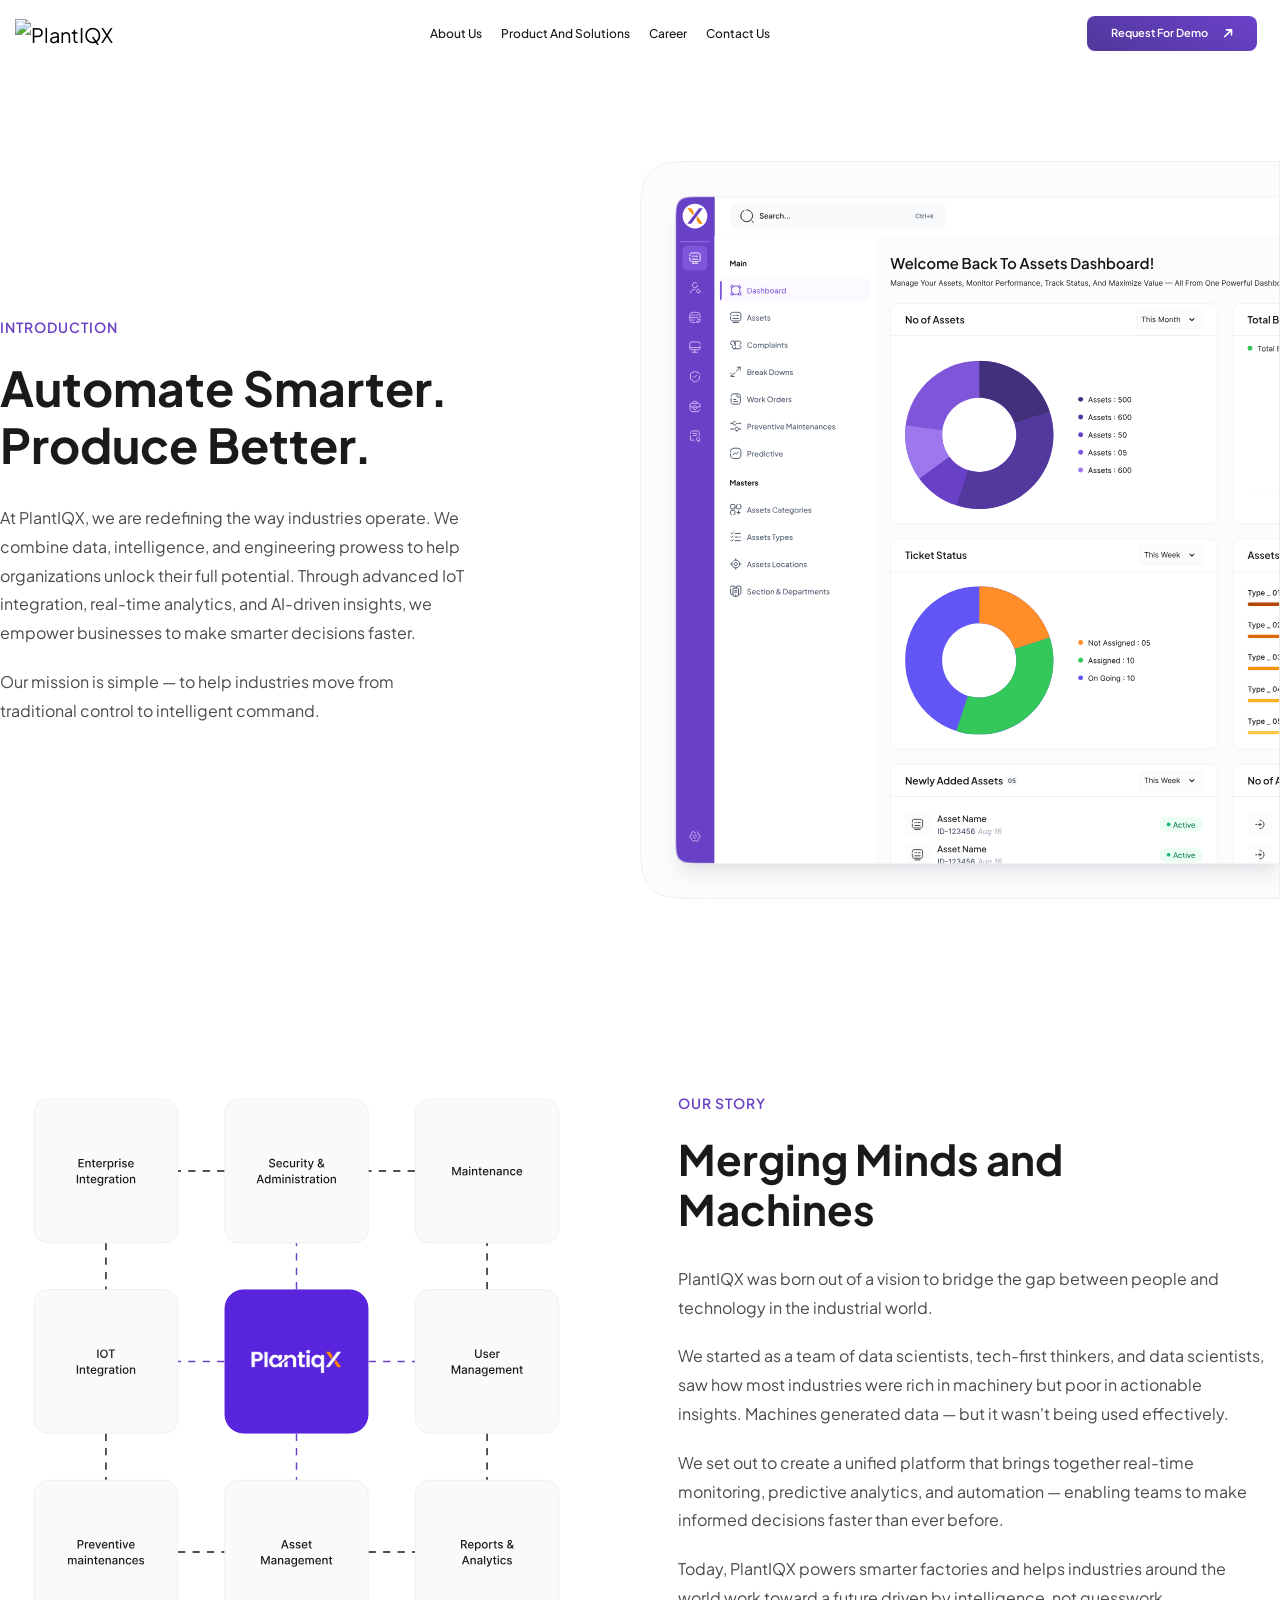
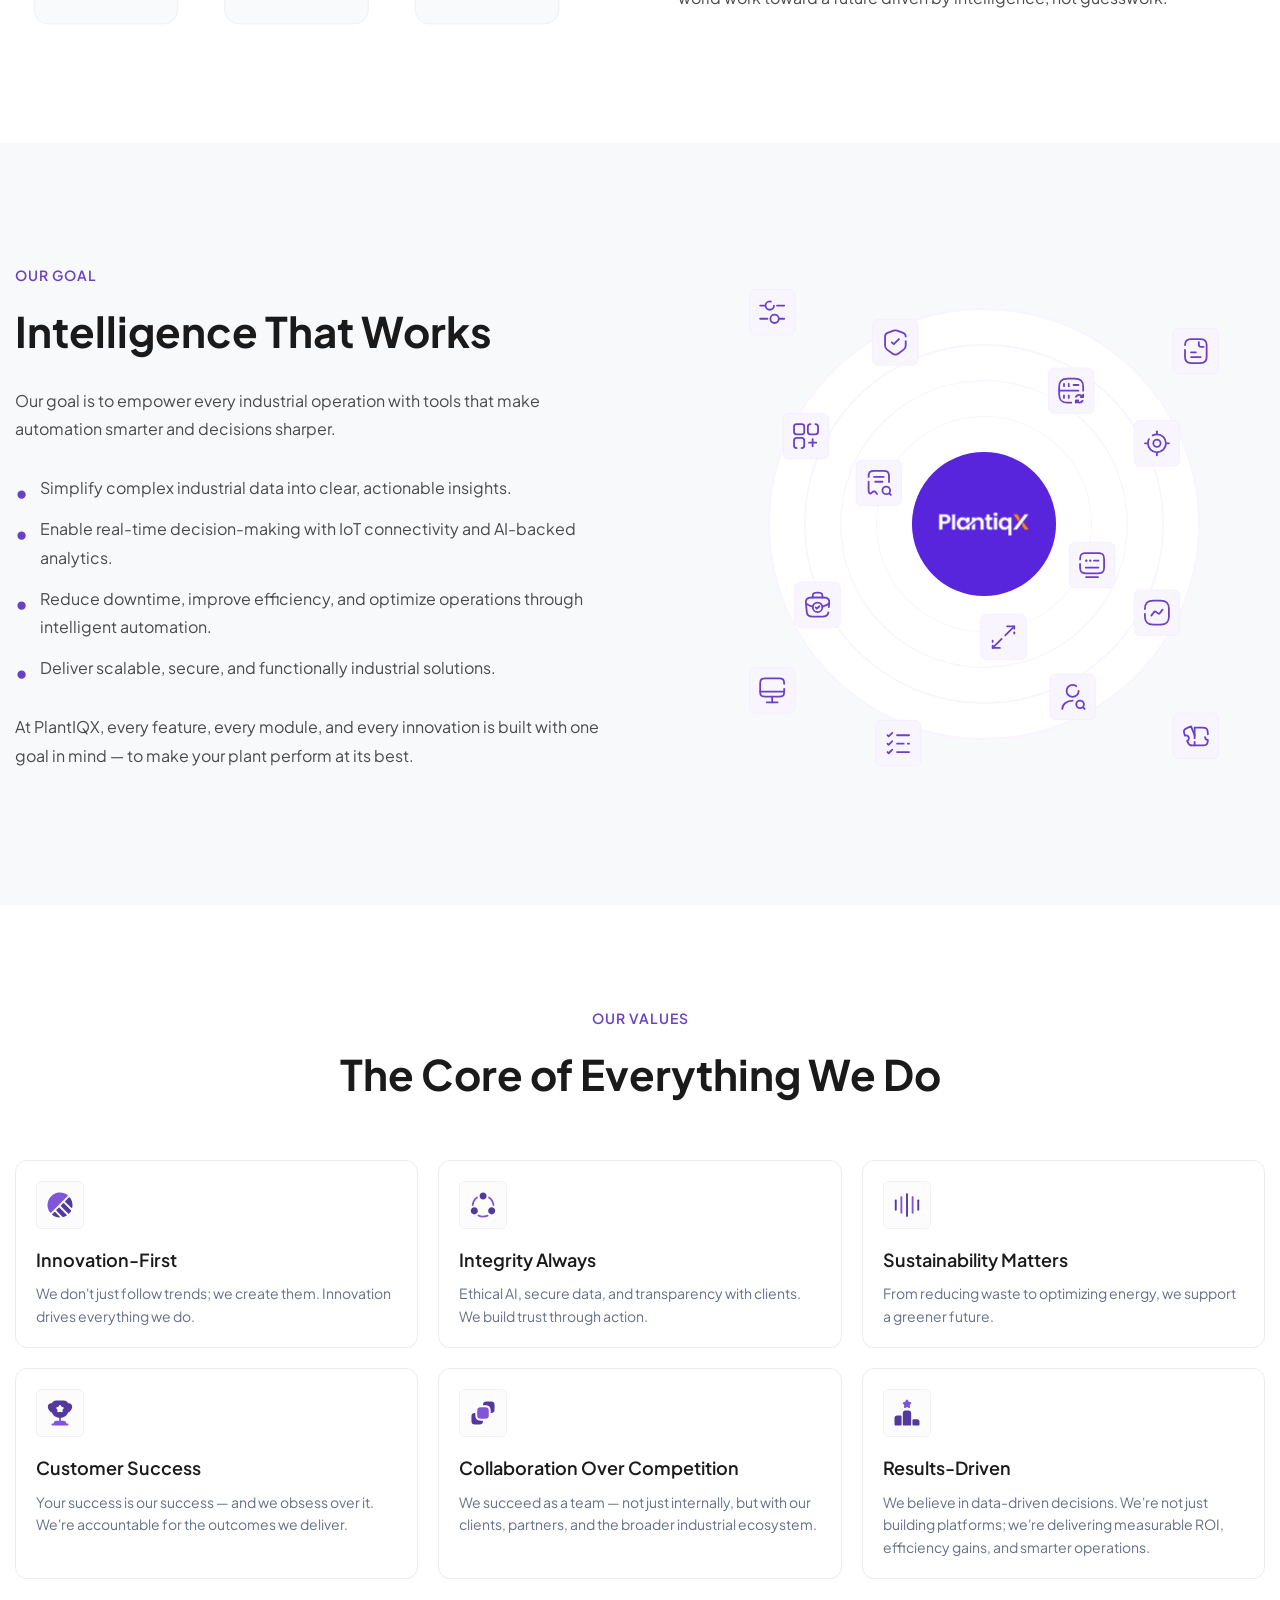
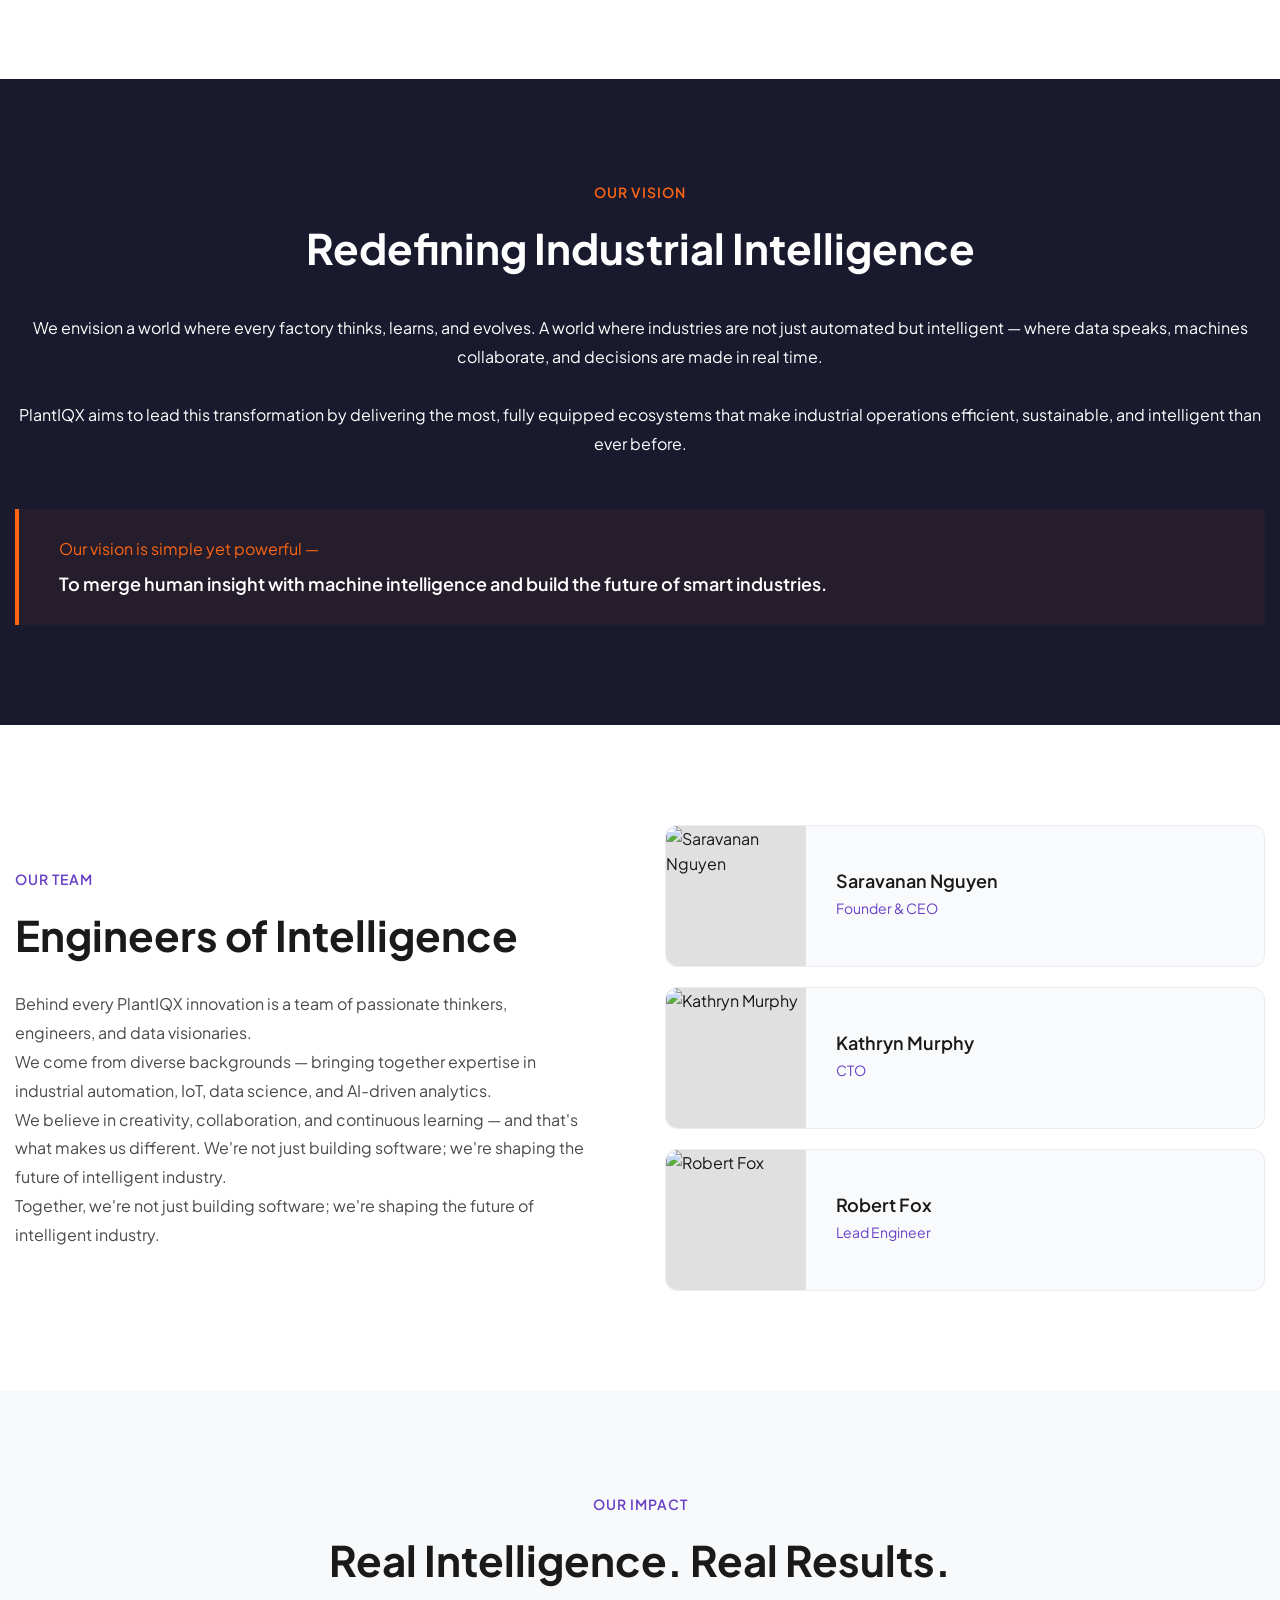
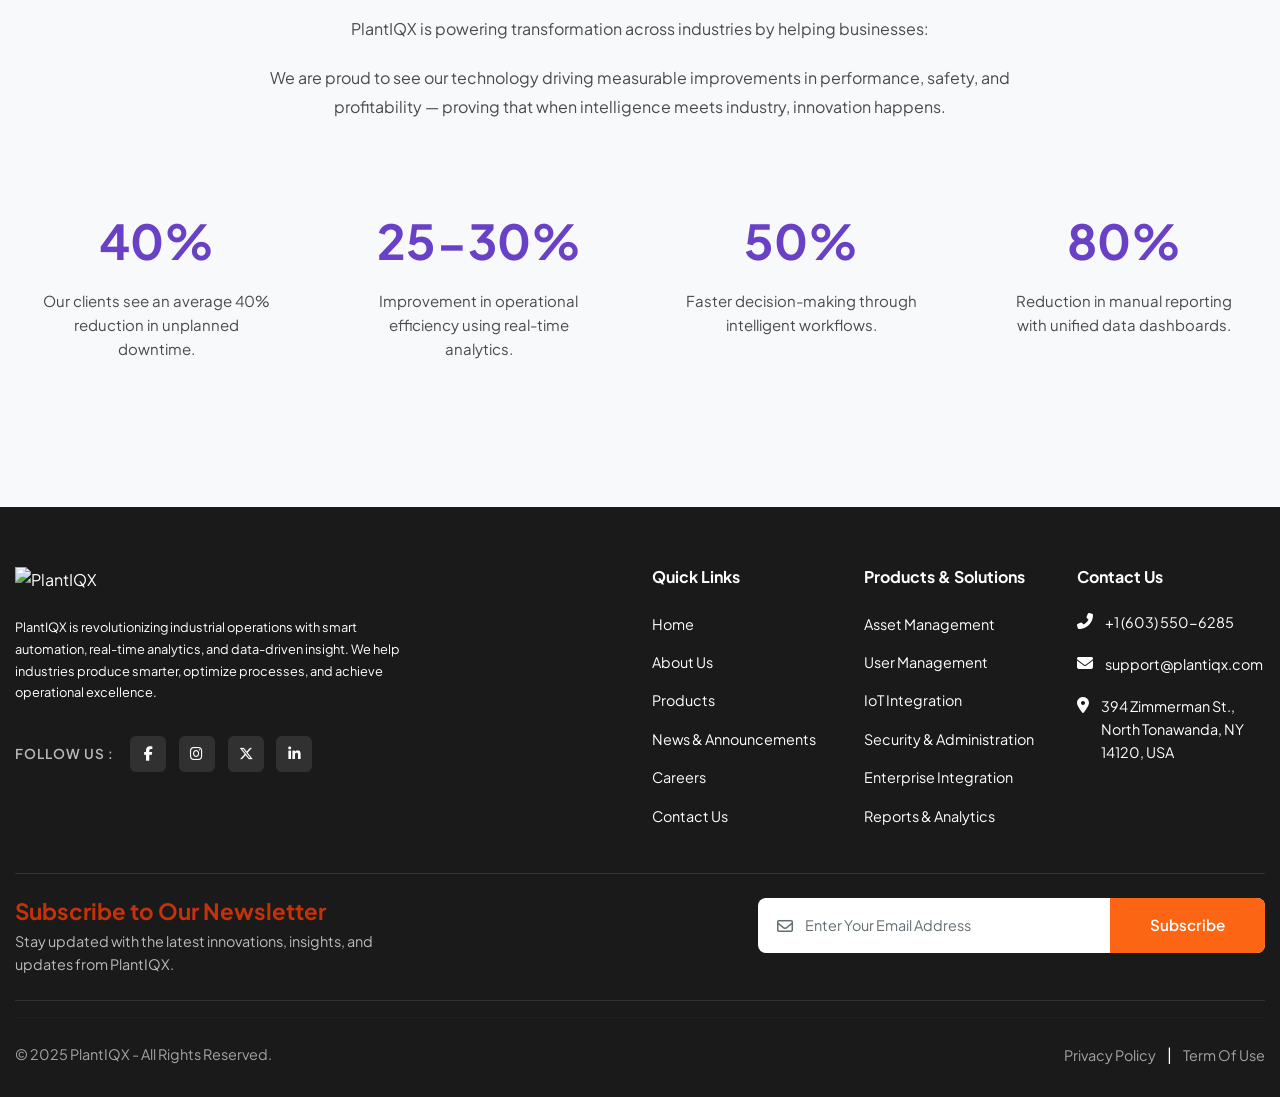
==== commit 47cab740: "change font family" ====
--- a/about.html
+++ b/about.html
@@ -15,8 +15,8 @@
     <!-- Google Fonts -->
     <link rel="preconnect" href="https://fonts.googleapis.com">
     <link rel="preconnect" href="https://fonts.gstatic.com" crossorigin>
-    <link href="https://fonts.googleapis.com/css2?family=Inter:wght@300;400;500;600;700;800&display=swap"
-        rel="stylesheet">
+    <link href="https://fonts.googleapis.com/css2?family=Inter:wght@300;400;500;600;700;800&display=swap" rel="stylesheet">
+    <link href="https://fonts.googleapis.com/css2?family=Plus+Jakarta+Sans:ital,wght@0,200..800;1,200..800&display=swap" rel="stylesheet">
 
     <!-- Custom CSS -->
     <link rel="stylesheet" href="css/style.css">
--- a/css/style.css
+++ b/css/style.css
@@ -2,1044 +2,1077 @@
    CSS Variables & Reset
    =========================== */
 :root {
-    --primary-color: #6C5CE7;
-    --secondary-color: #FF9500;
-    --dark-bg: #1A1A2E;
-    --light-bg: #F8F9FA;
-    --text-dark: #2D3436;
-    --text-light: #636E72;
-    --white: #FFFFFF;
-    --border-color: #E0E0E0;
-}
-
-* {
-    margin: 0;
-    padding: 0;
-    box-sizing: border-box;
+  --primary-color: #6941c6;
+  --secondary-color: #ff9500;
+  --dark-bg: #1a1a2e;
+  --light-bg: #f8f9fa;
+  --text-dark: #18181a;
+  --text-light: #636e72;
+  --white: #ffffff;
+  --border-color: #e0e0e0;
 }
 
 body {
-    font-family: 'Inter', -apple-system, BlinkMacSystemFont, 'Segoe UI', sans-serif;
-    color: var(--text-dark);
-    line-height: 1.6;
-    overflow-x: hidden;
+  font-family:
+    "Plus Jakarta Sans",
+    "Inter",
+    -apple-system,
+    BlinkMacSystemFont,
+    "Segoe UI",
+    sans-serif;
+  color: var(--text-dark);
+  line-height: 1.6;
+  overflow-x: hidden;
 }
 
 /* Zoom-safe container */
 .container {
+  max-width: 1320px;
+  margin: 0 auto;
+  padding: 0 15px;
+}
+
+@media (min-width: 1400px) {
+  .container {
     max-width: 1320px;
-    margin: 0 auto;
-    padding: 0 15px;
-}
-
-@media (min-width: 1400px) {
-    .container {
-        max-width: 1320px;
-    }
+  }
 }
 
 /* ===========================
    Header Styles
    =========================== */
 .header-section {
-    box-shadow: 0 2px 15px rgba(0, 0, 0, 0.08);
-    position: relative;
-    z-index: 1000;
+  box-shadow: 0 2px 15px rgba(0, 0, 0, 0.08);
+  position: relative;
+  z-index: 1000;
 }
 
 .navbar {
-    padding: 1.2rem 0;
-    background: var(--white) !important;
+  padding: 0.7rem 0;
+  background: var(--white) !important;
 }
 
 .brand-text {
-    font-size: 1.8rem;
-    font-weight: 700;
-    color: var(--primary-color);
-    letter-spacing: -0.5px;
+  font-size: 1.8rem;
+  font-weight: 700;
+  color: var(--primary-color);
+  letter-spacing: -0.5px;
 }
 
 .brand-highlight {
-    color: var(--secondary-color);
+  color: var(--secondary-color);
 }
 
 .nav-link {
-    color: var(--text-dark);
-    font-weight: 500;
-    font-size: 0.95rem;
-    margin: 0 0.8rem;
-    transition: color 0.3s ease;
-    padding: 0.5rem 0;
+  color: var(--text-dark);
+  font-weight: 500;
+  font-size: 0.95rem;
+  margin: 0 0.8rem;
+  transition: color 0.3s ease;
+  padding: 0.5rem 0;
 }
 
 .nav-link:hover {
-    color: var(--primary-color);
+  color: var(--primary-color);
 }
 
 .btn-primary {
-    background-color: var(--primary-color);
-    border: none;
-    padding: 0.7rem 1.8rem;
-    border-radius: 25px;
-    font-weight: 600;
-    font-size: 0.9rem;
-    transition: all 0.3s ease;
+  background-color: var(--primary-color);
+  border: none;
+  padding: 0.7rem 1.8rem;
+  border-radius: 25px;
+  font-weight: 600;
+  font-size: 0.9rem;
+  transition: all 0.3s ease;
 }
 
 .btn-primary:hover {
-    background-color: #5B4CD6;
-    transform: translateY(-2px);
-    box-shadow: 0 5px 15px rgba(108, 92, 231, 0.3);
+  background-color: #5b4cd6;
+  transform: translateY(-2px);
+  box-shadow: 0 5px 15px rgba(108, 92, 231, 0.3);
 }
 
 .btn-warning {
-    background-color: var(--secondary-color);
-    border: none;
-    padding: 0.7rem 1.8rem;
-    border-radius: 25px;
-    font-weight: 600;
-    font-size: 0.9rem;
-    color: var(--white);
-    transition: all 0.3s ease;
+  background-color: var(--secondary-color);
+  border: none;
+  padding: 0.7rem 1.8rem;
+  border-radius: 25px;
+  font-weight: 600;
+  font-size: 0.9rem;
+  color: var(--white);
+  transition: all 0.3s ease;
 }
 
 .btn-warning:hover {
-    background-color: #E68600;
-    transform: translateY(-2px);
-    box-shadow: 0 5px 15px rgba(255, 149, 0, 0.3);
+  background-color: #e68600;
+  transform: translateY(-2px);
+  box-shadow: 0 5px 15px rgba(255, 149, 0, 0.3);
+}
+
+.btn-demo {
+  background: linear-gradient(26.57deg, #53389e 8.33%, #6941c6 91.67%);
+  color: var(--white);
+  border: none;
+  padding: 0.7rem 1.8rem;
+  border-radius: 25px;
+  font-weight: 600;
+  font-size: 0.9rem;
+  transition: all 0.3s ease;
+  display: flex;
+  align-items: center;
+  gap: 0.5rem;
+}
+
+.btn-demo:hover {
+  background-color: #5b4cd6;
+  color: var(--white);
+  transform: translateY(-2px);
+  box-shadow: 0 5px 15px rgba(108, 92, 231, 0.3);
+}
+
+.btn-arrow {
+  width: 20px;
+  height: 20px;
+  transition: transform 0.3s ease;
+}
+
+.btn-demo:hover .btn-arrow {
+  transform: translateX(3px);
 }
 
 /* ===========================
    Hero Section with Slider
    =========================== */
 .hero-section {
-    position: relative;
-    width: 100%;
-    height: 100vh;
-    overflow: hidden;
+  position: relative;
+  width: 100%;
+  height: 100vh;
+  overflow: hidden;
 }
 
 .hero-slider {
-    position: relative;
-    width: 100%;
-    height: 100%;
+  position: relative;
+  width: 100%;
+  height: 100%;
 }
 
 .slide {
-    position: absolute;
-    top: 0;
-    left: 0;
-    width: 100%;
-    height: 100%;
-    opacity: 0;
-    transition: opacity 1s ease-in-out;
-    z-index: 1;
+  position: absolute;
+  top: 0;
+  left: 0;
+  width: 100%;
+  height: 100%;
+  opacity: 0;
+  transition: opacity 1s ease-in-out;
+  z-index: 1;
 }
 
 .slide.active {
-    opacity: 1;
-    z-index: 2;
+  opacity: 1;
+  z-index: 2;
 }
 
 .hero-bg {
-    width: 100%;
-    height: 100%;
-    object-fit: cover;
-    position: absolute;
-    top: 0;
-    left: 0;
+  width: 100%;
+  height: 100%;
+  object-fit: cover;
+  position: absolute;
+  top: 0;
+  left: 0;
 }
 
 .hero-overlay {
-    position: absolute;
-    top: 0;
-    left: 0;
-    width: 100%;
-    height: 100%;
-    background: linear-gradient(90deg, rgba(26, 26, 46, 0.95) 0%, rgba(26, 26, 46, 0.6) 60%, transparent 100%);
-    z-index: 1;
+  position: absolute;
+  top: 0;
+  left: 0;
+  width: 100%;
+  height: 100%;
+  background: linear-gradient(
+    90deg,
+    rgba(26, 26, 46, 0.95) 0%,
+    rgba(26, 26, 46, 0.6) 60%,
+    transparent 100%
+  );
+  z-index: 1;
 }
 
 .hero-content {
-    position: relative;
-    z-index: 2;
-    color: var(--white);
-    padding-top: 80px;
+  position: relative;
+  z-index: 2;
+  color: var(--white);
+  padding-top: 80px;
 }
 
 .hero-title {
-    font-size: 3.5rem;
-    font-weight: 800;
-    line-height: 1.2;
-    margin-bottom: 1.5rem;
-    color: var(--white);
+  font-size: 3.5rem;
+  font-weight: 800;
+  line-height: 1.2;
+  margin-bottom: 1.5rem;
+  color: var(--white);
 }
 
 .hero-description {
-    font-size: 1.15rem;
-    line-height: 1.8;
-    margin-bottom: 2.5rem;
-    color: rgba(255, 255, 255, 0.9);
-    max-width: 600px;
+  font-size: 1.15rem;
+  line-height: 1.8;
+  margin-bottom: 2.5rem;
+  color: rgba(255, 255, 255, 0.9);
+  max-width: 600px;
 }
 
 .btn-hero {
-    background: linear-gradient(26.57deg, #53389E 8.33%, #6941C6 91.67%);
-    color: var(--white);
-    border: none;
-    padding: 1rem 2.5rem;
-    border-radius: 30px;
-    font-weight: 600;
-    font-size: 1rem;
-    transition: all 0.3s ease;
-    cursor: pointer;
+  background: linear-gradient(26.57deg, #53389e 8.33%, #6941c6 91.67%);
+  color: var(--white);
+  border: none;
+  padding: 1rem 2.5rem;
+  border-radius: 30px;
+  font-weight: 600;
+  font-size: 1rem;
+  transition: all 0.3s ease;
+  cursor: pointer;
 }
 
 .btn-hero:hover {
-    background-color: #5B4CD6;
-    transform: translateY(-3px);
-    box-shadow: 0 10px 25px rgba(108, 92, 231, 0.4);
+  background-color: #5b4cd6;
+  transform: translateY(-3px);
+  box-shadow: 0 10px 25px rgba(108, 92, 231, 0.4);
 }
 
 .slider-controls {
-    position: absolute;
-    top: 50%;
-    width: 100%;
-    transform: translateY(-50%);
-    z-index: 3;
-    display: flex;
-    justify-content: space-between;
-    padding: 0 2rem;
+  position: absolute;
+  top: 50%;
+  width: 100%;
+  transform: translateY(-50%);
+  z-index: 3;
+  display: flex;
+  justify-content: space-between;
+  padding: 0 2rem;
 }
 
 .slider-prev,
 .slider-next {
-    background: rgba(255, 255, 255, 0.2);
-    border: 2px solid rgba(255, 255, 255, 0.5);
-    color: var(--white);
-    width: 50px;
-    height: 50px;
-    border-radius: 50%;
-    cursor: pointer;
-    transition: all 0.3s ease;
-    backdrop-filter: blur(10px);
+  background: rgba(255, 255, 255, 0.2);
+  border: 2px solid rgba(255, 255, 255, 0.5);
+  color: var(--white);
+  width: 50px;
+  height: 50px;
+  border-radius: 50%;
+  cursor: pointer;
+  transition: all 0.3s ease;
+  backdrop-filter: blur(10px);
 }
 
 .slider-prev:hover,
 .slider-next:hover {
-    background: rgba(255, 255, 255, 0.3);
-    transform: scale(1.1);
+  background: rgba(255, 255, 255, 0.3);
+  transform: scale(1.1);
 }
 
 .slider-indicators {
-    position: absolute;
-    bottom: 40px;
-    left: 50%;
-    transform: translateX(-50%);
-    z-index: 3;
-    display: flex;
-    gap: 12px;
+  position: absolute;
+  bottom: 40px;
+  left: 50%;
+  transform: translateX(-50%);
+  z-index: 3;
+  display: flex;
+  gap: 12px;
 }
 
 .indicator {
-    width: 12px;
-    height: 12px;
-    border-radius: 50%;
-    background: rgba(255, 255, 255, 0.4);
-    cursor: pointer;
-    transition: all 0.3s ease;
+  width: 12px;
+  height: 12px;
+  border-radius: 50%;
+  background: rgba(255, 255, 255, 0.4);
+  cursor: pointer;
+  transition: all 0.3s ease;
 }
 
 .indicator.active {
-    background: var(--white);
-    width: 35px;
-    border-radius: 6px;
+  background: var(--white);
+  width: 35px;
+  border-radius: 6px;
 }
 
 /* ===========================
    About Section
    =========================== */
 .about-section {
-    padding: 100px 0;
-    background: var(--white);
+  padding: 100px 0;
+  background: var(--white);
 }
 
 .section-label {
-    display: inline-block;
-    color: var(--primary-color);
-    font-weight: 600;
-    font-size: 0.9rem;
-    text-transform: uppercase;
-    letter-spacing: 1.5px;
-    margin-bottom: 1rem;
+  display: inline-block;
+  color: var(--primary-color);
+  font-weight: 600;
+  font-size: 0.9rem;
+  text-transform: uppercase;
+  letter-spacing: 1.5px;
+  margin-bottom: 1rem;
 }
 
 .section-title {
-    font-size: 2.8rem;
-    font-weight: 800;
-    line-height: 1.3;
-    margin-bottom: 1.5rem;
-    color: var(--text-dark);
-    word-wrap: break-word;
+  font-size: 2.8rem;
+  font-weight: 800;
+  line-height: 1.3;
+  margin-bottom: 1.5rem;
+  color: var(--text-dark);
+  word-wrap: break-word;
 }
 
 .section-description {
-    font-size: 1.05rem;
-    line-height: 1.8;
-    color: var(--text-light);
-    margin-bottom: 1.5rem;
+  font-size: 1.05rem;
+  line-height: 1.8;
+  color: var(--text-light);
+  margin-bottom: 1.5rem;
 }
 
 .btn-primary-outline {
-    background: linear-gradient(26.57deg, #53389E 8.33%, #6941C6 91.67%);
-    box-shadow: 0px 8px 8px -4px #10182808;
-    box-shadow: 0px 20px 24px -4px #10182814;
-    border: none !important;
-    color: #FFFFFF;
-    padding: 0.8rem 2rem;
-    border-radius: 25px;
-    font-weight: 600;
-    transition: all 0.3s ease;
-    cursor: pointer;
-    white-space: nowrap;
-    flex-shrink: 0;
+  background: linear-gradient(26.57deg, #53389e 8.33%, #6941c6 91.67%);
+  box-shadow: 0px 8px 8px -4px #10182808;
+  box-shadow: 0px 20px 24px -4px #10182814;
+  border: none !important;
+  color: #ffffff;
+  padding: 0.8rem 2rem;
+  border-radius: 25px;
+  font-weight: 600;
+  transition: all 0.3s ease;
+  cursor: pointer;
+  white-space: nowrap;
+  flex-shrink: 0;
 }
 
 .btn-primary-outline:hover {
-    background: #FFFFFF;
-    box-shadow: 0px 8px 8px -4px #10182808;
-    box-shadow: 0px 20px 24px -4px #10182814;
-    border: 2px solid #6941C6;
-    color: linear-gradient(26.57deg, #53389E 8.33%, #6941C6 91.67%);
-
+  background: #ffffff;
+  box-shadow: 0px 8px 8px -4px #10182808;
+  box-shadow: 0px 20px 24px -4px #10182814;
+  border: 2px solid #6941c6;
+  color: linear-gradient(26.57deg, #53389e 8.33%, #6941c6 91.67%);
 }
 
 .features-grid {
-    display: grid;
-    grid-template-columns: repeat(3, 1fr);
-    gap: 1.5rem;
+  display: grid;
+  grid-template-columns: repeat(3, 1fr);
+  gap: 1.5rem;
 }
 
 .feature-card {
-    display: flex !important;
-    flex-direction: row !important;
-    align-items: center !important;
-    background: #FFFFFF !important;
-    padding: 1.2rem 1.5rem;
-    border-radius: 12px;
-    transition: all 0.3s ease;
-    border: 1px solid #EAECF0;
-    height: 100%;
-    min-height: 80px;
-    gap: 1rem;
+  display: flex !important;
+  flex-direction: row !important;
+  align-items: center !important;
+  background: #ffffff !important;
+  padding: 1.2rem 1.5rem;
+  border-radius: 12px;
+  transition: all 0.3s ease;
+  border: 1px solid #eaecf0;
+  height: 100%;
+  min-height: 80px;
+  gap: 1rem;
 }
 
 .feature-card h5 {
-    font-size: 14px !important;
+  font-size: 14px !important;
 }
 
 .feature-card:hover {
-    background: var(--white);
-    border-color: var(--primary-color);
-    transform: translateY(-5px);
-    box-shadow: 0 10px 30px rgba(108, 92, 231, 0.15);
+  background: var(--white);
+  border-color: var(--primary-color);
+  transform: translateY(-5px);
+  box-shadow: 0 10px 30px rgba(108, 92, 231, 0.15);
 }
 
 .feature-icon img {
-    width: 90%;
-    height: 90%;
-    object-fit: contain;
-}
-
-
+  width: 90%;
+  height: 90%;
+  object-fit: contain;
+}
 
 .feature-card h5 {
-    font-size: 0.95rem;
-    font-weight: 600;
-    color: var(--text-dark);
-    margin: 0;
-    line-height: 1.4;
-    text-align: left;
-    flex: 1;
+  font-size: 0.95rem;
+  font-weight: 600;
+  color: var(--text-dark);
+  margin: 0;
+  line-height: 1.4;
+  text-align: left;
+  flex: 1;
 }
 
 /* ===========================
    Products Section
    =========================== */
 .products-section {
-    padding: 100px 0;
-    background: var(--dark-bg);
-    position: relative;
+  padding: 100px 0;
+  background: var(--dark-bg);
+  position: relative;
 }
 
 .section-label-light {
-    display: inline-block;
-    color: var(--secondary-color);
-    font-weight: 600;
-    font-size: 0.9rem;
-    text-transform: uppercase;
-    letter-spacing: 1.5px;
-    margin-bottom: 1rem;
+  display: inline-block;
+  color: var(--secondary-color);
+  font-weight: 600;
+  font-size: 0.9rem;
+  text-transform: uppercase;
+  letter-spacing: 1.5px;
+  margin-bottom: 1rem;
 }
 
 .products-section .section-title {
-    color: var(--white);
-    margin-bottom: 1rem;
-    max-width: 900px;
+  color: var(--white);
+  margin-bottom: 1rem;
+  max-width: 900px;
 }
 
 .products-section .section-description {
-    max-width: 800px;
-    margin-bottom: 3rem;
+  max-width: 800px;
+  margin-bottom: 3rem;
 }
 
 .products-slider-wrapper {
-    margin-top: 4rem;
-    position: relative;
+  margin-top: 4rem;
+  position: relative;
 }
 
 .products-slider-container {
-    position: relative;
-    overflow: hidden;
+  position: relative;
+  overflow: hidden;
 }
 
 .products-slider {
-    display: grid;
-    grid-template-columns: repeat(4, 1fr);
-    gap: 2rem;
-    margin-bottom: 3rem;
-    opacity: 0;
-    visibility: hidden;
-    position: absolute;
-    top: 0;
-    left: 0;
-    width: 100%;
-    transition: opacity 0.5s ease, visibility 0.5s ease;
+  display: grid;
+  grid-template-columns: repeat(4, 1fr);
+  gap: 2rem;
+  margin-bottom: 3rem;
+  opacity: 0;
+  visibility: hidden;
+  position: absolute;
+  top: 0;
+  left: 0;
+  width: 100%;
+  transition:
+    opacity 0.5s ease,
+    visibility 0.5s ease;
 }
 
 .products-slider.active {
-    opacity: 1;
-    visibility: visible;
-    position: relative;
+  opacity: 1;
+  visibility: visible;
+  position: relative;
 }
 
 .product-card {
-    background: var(--white);
-    border-radius: 16px;
-    overflow: hidden;
-    transition: all 0.3s ease;
-    border: 2px solid transparent;
+  background: var(--white);
+  border-radius: 16px;
+  overflow: hidden;
+  transition: all 0.3s ease;
+  border: 2px solid transparent;
 }
 
 .product-card:hover {
-    transform: translateY(-10px);
-    box-shadow: 0 20px 40px rgba(0, 0, 0, 0.3);
-    border-color: var(--primary-color);
+  transform: translateY(-10px);
+  box-shadow: 0 20px 40px rgba(0, 0, 0, 0.3);
+  border-color: var(--primary-color);
 }
 
 .product-image {
-    width: 100%;
-    height: 200px;
-    object-fit: cover;
+  width: 100%;
+  height: 200px;
+  object-fit: cover;
 }
 
 .product-content {
-    padding: 1.8rem;
+  padding: 1.8rem;
 }
 
 .product-content h4 {
-    font-size: 1.2rem;
-    font-weight: 700;
-    margin-bottom: 1rem;
-    color: var(--text-dark);
+  font-size: 1.2rem;
+  font-weight: 700;
+  margin-bottom: 1rem;
+  color: var(--text-dark);
 }
 
 .product-content p {
-    font-size: 0.9rem;
-    color: var(--text-light);
-    margin-bottom: 1.5rem;
-    line-height: 1.6;
-    min-height: 60px;
+  font-size: 0.9rem;
+  color: var(--text-light);
+  margin-bottom: 1.5rem;
+  line-height: 1.6;
+  min-height: 60px;
 }
 
 .product-link {
-    color: var(--primary-color);
-    font-weight: 600;
-    text-decoration: none;
-    font-size: 0.9rem;
-    transition: all 0.3s ease;
-    display: inline-flex;
-    align-items: center;
+  color: var(--primary-color);
+  font-weight: 600;
+  text-decoration: none;
+  font-size: 0.9rem;
+  transition: all 0.3s ease;
+  display: inline-flex;
+  align-items: center;
 }
 
 .product-link:hover {
-    color: var(--secondary-color);
+  color: var(--secondary-color);
 }
 
 .products-controls {
-    display: flex;
-    justify-content: space-between;
-    align-items: center;
+  display: flex;
+  justify-content: space-between;
+  align-items: center;
 }
 
 .products-indicators {
-    display: flex;
-    gap: 0.8rem;
+  display: flex;
+  gap: 0.8rem;
 }
 
 .product-indicator {
-    width: 40px;
-    height: 4px;
-    background: rgba(255, 255, 255, 0.3);
-    border-radius: 2px;
-    cursor: pointer;
-    transition: all 0.3s ease;
+  width: 40px;
+  height: 4px;
+  background: rgba(255, 255, 255, 0.3);
+  border-radius: 2px;
+  cursor: pointer;
+  transition: all 0.3s ease;
 }
 
 .product-indicator.active {
-    background: var(--white);
-    width: 60px;
+  background: var(--white);
+  width: 60px;
 }
 
 .products-nav {
-    display: flex;
-    gap: 1rem;
+  display: flex;
+  gap: 1rem;
 }
 
 .products-nav-btn {
-    background: var(--white);
-    border: none;
-    color: var(--dark-bg);
-    width: 45px;
-    height: 45px;
-    border-radius: 50%;
-    cursor: pointer;
-    transition: all 0.3s ease;
-    display: flex;
-    align-items: center;
-    justify-content: center;
+  background: var(--white);
+  border: none;
+  color: var(--dark-bg);
+  width: 45px;
+  height: 45px;
+  border-radius: 50%;
+  cursor: pointer;
+  transition: all 0.3s ease;
+  display: flex;
+  align-items: center;
+  justify-content: center;
 }
 
 .products-nav-btn:hover {
-    background: var(--primary-color);
-    color: var(--white);
-    transform: scale(1.1);
+  background: var(--primary-color);
+  color: var(--white);
+  transform: scale(1.1);
 }
 
 /* ===========================
    Services Section (OLD - REMOVE)
    =========================== */
 .services-section {
-    padding: 100px 0;
-    background: var(--dark-bg);
-    position: relative;
+  padding: 100px 0;
+  background: var(--dark-bg);
+  position: relative;
 }
 
 .services-section .section-title {
-    color: var(--white);
-    margin-bottom: 1rem;
+  color: var(--white);
+  margin-bottom: 1rem;
 }
 
 .services-slider-wrapper {
-    margin-top: 4rem;
-    position: relative;
+  margin-top: 4rem;
+  position: relative;
 }
 
 .services-slider {
-    display: flex;
-    gap: 2rem;
-    overflow-x: auto;
-    scroll-behavior: smooth;
-    padding: 2rem 0;
-    scrollbar-width: none;
+  display: flex;
+  gap: 2rem;
+  overflow-x: auto;
+  scroll-behavior: smooth;
+  padding: 2rem 0;
+  scrollbar-width: none;
 }
 
 .services-slider::-webkit-scrollbar {
-    display: none;
+  display: none;
 }
 
 .service-card {
-    min-width: 320px;
-    background: var(--white);
-    border-radius: 16px;
-    overflow: hidden;
-    transition: all 0.3s ease;
-    flex-shrink: 0;
+  min-width: 320px;
+  background: var(--white);
+  border-radius: 16px;
+  overflow: hidden;
+  transition: all 0.3s ease;
+  flex-shrink: 0;
 }
 
 .service-card:hover {
-    transform: translateY(-10px);
-    box-shadow: 0 20px 40px rgba(0, 0, 0, 0.3);
+  transform: translateY(-10px);
+  box-shadow: 0 20px 40px rgba(0, 0, 0, 0.3);
 }
 
 .service-image {
-    width: 100%;
-    height: 220px;
-    object-fit: cover;
+  width: 100%;
+  height: 220px;
+  object-fit: cover;
 }
 
 .service-content {
-    padding: 2rem;
+  padding: 2rem;
 }
 
 .service-content h4 {
-    font-size: 1.4rem;
-    font-weight: 700;
-    margin-bottom: 1rem;
-    color: var(--text-dark);
+  font-size: 1.4rem;
+  font-weight: 700;
+  margin-bottom: 1rem;
+  color: var(--text-dark);
 }
 
 .service-content p {
-    font-size: 0.95rem;
-    color: var(--text-light);
-    margin-bottom: 1.5rem;
-    line-height: 1.7;
+  font-size: 0.95rem;
+  color: var(--text-light);
+  margin-bottom: 1.5rem;
+  line-height: 1.7;
 }
 
 .service-link {
-    color: var(--primary-color);
-    font-weight: 600;
-    text-decoration: none;
-    transition: all 0.3s ease;
+  color: var(--primary-color);
+  font-weight: 600;
+  text-decoration: none;
+  transition: all 0.3s ease;
 }
 
 .service-link:hover {
-    color: var(--secondary-color);
+  color: var(--secondary-color);
 }
 
 .slider-nav {
-    display: flex;
-    gap: 1rem;
-    justify-content: center;
-    margin-top: 2rem;
+  display: flex;
+  gap: 1rem;
+  justify-content: center;
+  margin-top: 2rem;
 }
 
 .slider-nav-btn {
-    background: rgba(255, 255, 255, 0.1);
-    border: 2px solid rgba(255, 255, 255, 0.3);
-    color: var(--white);
-    width: 45px;
-    height: 45px;
-    border-radius: 50%;
-    cursor: pointer;
-    transition: all 0.3s ease;
+  background: rgba(255, 255, 255, 0.1);
+  border: 2px solid rgba(255, 255, 255, 0.3);
+  color: var(--white);
+  width: 45px;
+  height: 45px;
+  border-radius: 50%;
+  cursor: pointer;
+  transition: all 0.3s ease;
 }
 
 .slider-nav-btn:hover {
-    background: var(--primary-color);
-    border-color: var(--primary-color);
+  background: var(--primary-color);
+  border-color: var(--primary-color);
 }
 
 /* ===========================
    Testimonials Section
    =========================== */
 .testimonials-section {
-    padding: 100px 0;
-    background: var(--light-bg);
+  padding: 100px 0;
+  background: var(--light-bg);
 }
 
 .testimonials-grid {
-    display: grid;
-    grid-template-columns: repeat(3, 1fr);
-    gap: 2rem;
-    margin-top: 3rem;
+  display: grid;
+  grid-template-columns: repeat(3, 1fr);
+  gap: 2rem;
+  margin-top: 3rem;
 }
 
 .testimonial-card {
-    background: var(--white);
-    padding: 2rem;
-    border-radius: 16px;
-    box-shadow: 0 5px 20px rgba(0, 0, 0, 0.08);
-    transition: all 0.3s ease;
+  background: var(--white);
+  padding: 2rem;
+  border-radius: 16px;
+  box-shadow: 0 5px 20px rgba(0, 0, 0, 0.08);
+  transition: all 0.3s ease;
 }
 
 .testimonial-card:hover {
-    transform: translateY(-5px);
-    box-shadow: 0 10px 30px rgba(0, 0, 0, 0.15);
+  transform: translateY(-5px);
+  box-shadow: 0 10px 30px rgba(0, 0, 0, 0.15);
 }
 
 .testimonial-card.featured {
-    grid-column: span 1;
-    grid-row: span 2;
-    position: relative;
-    padding: 0;
-    overflow: hidden;
+  grid-column: span 1;
+  grid-row: span 2;
+  position: relative;
+  padding: 0;
+  overflow: hidden;
 }
 
 .testimonial-featured-image {
-    width: 100%;
-    height: 100%;
-    object-fit: cover;
+  width: 100%;
+  height: 100%;
+  object-fit: cover;
 }
 
 .testimonial-overlay {
-    position: absolute;
-    bottom: 0;
-    left: 0;
-    right: 0;
-    background: linear-gradient(to top, rgba(0, 0, 0, 0.9), transparent);
-    padding: 2rem;
-    color: var(--white);
+  position: absolute;
+  bottom: 0;
+  left: 0;
+  right: 0;
+  background: linear-gradient(to top, rgba(0, 0, 0, 0.9), transparent);
+  padding: 2rem;
+  color: var(--white);
 }
 
 .testimonial-overlay .testimonial-name,
 .testimonial-overlay .testimonial-position {
-    color: var(--white);
+  color: var(--white);
 }
 
 .testimonial-header {
-    display: flex;
-    align-items: center;
-    gap: 1rem;
-    margin-bottom: 1.5rem;
+  display: flex;
+  align-items: center;
+  gap: 1rem;
+  margin-bottom: 1.5rem;
 }
 
 .testimonial-avatar {
-    width: 50px;
-    height: 50px;
-    border-radius: 50%;
-    object-fit: cover;
+  width: 50px;
+  height: 50px;
+  border-radius: 50%;
+  object-fit: cover;
 }
 
 .testimonial-name {
-    font-size: 1rem;
-    font-weight: 700;
-    margin: 0;
-    color: var(--text-dark);
+  font-size: 1rem;
+  font-weight: 700;
+  margin: 0;
+  color: var(--text-dark);
 }
 
 .testimonial-position {
-    font-size: 0.85rem;
-    color: var(--text-light);
-    margin: 0;
+  font-size: 0.85rem;
+  color: var(--text-light);
+  margin: 0;
 }
 
 .testimonial-rating {
-    margin-left: auto;
-    display: flex;
-    align-items: center;
-    gap: 0.3rem;
-    background: var(--secondary-color);
-    padding: 0.3rem 0.8rem;
-    border-radius: 20px;
-    color: var(--white);
-    font-weight: 600;
-    font-size: 0.9rem;
+  margin-left: auto;
+  display: flex;
+  align-items: center;
+  gap: 0.3rem;
+  background: var(--secondary-color);
+  padding: 0.3rem 0.8rem;
+  border-radius: 20px;
+  color: var(--white);
+  font-weight: 600;
+  font-size: 0.9rem;
 }
 
 .testimonial-text {
-    font-size: 0.95rem;
-    line-height: 1.7;
-    color: var(--text-light);
+  font-size: 0.95rem;
+  line-height: 1.7;
+  color: var(--text-light);
 }
 
 .btn-dark {
-    background: var(--dark-bg);
-    color: var(--white);
-    border: none;
-    padding: 0.9rem 2.5rem;
-    border-radius: 25px;
-    font-weight: 600;
-    transition: all 0.3s ease;
+  background: var(--dark-bg);
+  color: var(--white);
+  border: none;
+  padding: 0.9rem 2.5rem;
+  border-radius: 25px;
+  font-weight: 600;
+  transition: all 0.3s ease;
 }
 
 .btn-dark:hover {
-    background: var(--primary-color);
-    transform: translateY(-2px);
+  background: var(--primary-color);
+  transform: translateY(-2px);
 }
 
 /* ===========================
    News & Announcements Section
    =========================== */
 .news-section {
-    padding: 100px 0;
-    background: var(--white);
+  padding: 100px 0;
+  background: var(--white);
 }
 
 .news-header {
-    text-align: center;
-    margin-bottom: 1rem !important;
-    padding: 2rem;
+  text-align: center;
+  margin-bottom: 1rem !important;
+  padding: 2rem;
 }
 
 .news-header .section-label {
-    color: var(--primary-color);
+  color: var(--primary-color);
 }
 
 .news-card {
-    background: var(--white);
-    border-radius: 12px;
-    overflow: hidden;
-    box-shadow: 0 2px 15px rgba(0, 0, 0, 0.08);
-    transition: all 0.3s ease;
-    height: 100%;
-    border: 1px solid #EAECF0;
-    display: flex;
-    flex-direction: column;
+  background: var(--white);
+  border-radius: 12px;
+  overflow: hidden;
+  box-shadow: 0 2px 15px rgba(0, 0, 0, 0.08);
+  transition: all 0.3s ease;
+  height: 100%;
+  border: 1px solid #eaecf0;
+  display: flex;
+  flex-direction: column;
 }
 
 .news-card:hover {
-    transform: translateY(-8px);
-    box-shadow: 0 15px 35px rgba(0, 0, 0, 0.15);
-    border: 1px solid #EAECF0;
-}
-
+  transform: translateY(-8px);
+  box-shadow: 0 15px 35px rgba(0, 0, 0, 0.15);
+  border: 1px solid #eaecf0;
+}
 
 .news-image-placeholder {
-    width: 100%;
-    height: 180px;
-    background: #000;
+  width: 100%;
+  height: 180px;
+  background: #000;
 }
 
 .news-image-featured {
-    width: 100%;
-    height: 180px;
-    overflow: hidden;
+  width: 100%;
+  height: 180px;
+  overflow: hidden;
 }
 
 .news-image-featured img {
-    width: 100%;
-    height: 100%;
-    object-fit: cover;
+  width: 100%;
+  height: 100%;
+  object-fit: cover;
 }
 
 .news-content {
-    padding: 1.5rem;
-    display: flex;
-    flex-direction: column;
-    flex: 1;
+  padding: 1.5rem;
+  display: flex;
+  flex-direction: column;
+  flex: 1;
 }
 
 .news-meta {
-    display: flex;
-    align-items: center;
-    gap: 0.5rem;
-    font-size: 0.8rem;
-    color: var(--text-light);
-    margin-bottom: 1rem;
+  display: flex;
+  align-items: center;
+  gap: 0.5rem;
+  font-size: 0.8rem;
+  color: var(--text-light);
+  margin-bottom: 1rem;
 }
 
 .news-meta i {
-    font-size: 0.9rem;
+  font-size: 0.9rem;
 }
 
 .news-title {
-    font-size: 1.05rem;
-    font-weight: 700;
-    margin-bottom: 0.8rem;
-    color: var(--text-dark);
-    line-height: 1.4;
+  font-size: 1.05rem;
+  font-weight: 700;
+  margin-bottom: 0.8rem;
+  color: var(--text-dark);
+  line-height: 1.4;
 }
 
 .news-excerpt {
-    font-size: 0.85rem;
-    color: var(--text-light);
-    line-height: 1.6;
-    margin-bottom: 1rem;
-    flex: 1;
+  font-size: 0.85rem;
+  color: var(--text-light);
+  line-height: 1.6;
+  margin-bottom: 1rem;
+  flex: 1;
 }
 
 .news-link {
-    color: var(--text-dark);
-    font-weight: 600;
-    text-decoration: none;
-    font-size: 0.9rem;
-    transition: all 0.3s ease;
-    display: inline-flex;
-    align-items: center;
-    margin-top: auto;
+  color: var(--text-dark);
+  font-weight: 600;
+  text-decoration: none;
+  font-size: 0.9rem;
+  transition: all 0.3s ease;
+  display: inline-flex;
+  align-items: center;
+  margin-top: auto;
 }
 
 .news-link:hover {
-    color: var(--primary-color);
+  color: var(--primary-color);
 }
 
 /* ===========================
    Updates Section (OLD - REMOVE)
    =========================== */
 .updates-section {
-    padding: 100px 0;
-    background: var(--white);
+  padding: 100px 0;
+  background: var(--white);
 }
 
 .update-card {
-    background: var(--white);
-    border-radius: 16px;
-    overflow: hidden;
-    box-shadow: 0 5px 20px rgba(0, 0, 0, 0.08);
-    transition: all 0.3s ease;
-    height: 100%;
+  background: var(--white);
+  border-radius: 16px;
+  overflow: hidden;
+  box-shadow: 0 5px 20px rgba(0, 0, 0, 0.08);
+  transition: all 0.3s ease;
+  height: 100%;
 }
 
 .update-card:hover {
-    transform: translateY(-8px);
-    box-shadow: 0 15px 35px rgba(0, 0, 0, 0.15);
+  transform: translateY(-8px);
+  box-shadow: 0 15px 35px rgba(0, 0, 0, 0.15);
 }
 
 .update-card.featured {
-    background: linear-gradient(135deg, var(--primary-color), #8B7CE7);
+  background: linear-gradient(135deg, var(--primary-color), #8b7ce7);
 }
 
 .update-card.featured .update-content {
-    color: var(--white);
+  color: var(--white);
 }
 
 .update-card.featured .update-date,
 .update-card.featured .update-title,
 .update-card.featured .update-excerpt {
-    color: var(--white);
+  color: var(--white);
 }
 
 .update-image {
-    width: 100%;
-    height: 200px;
-    object-fit: cover;
+  width: 100%;
+  height: 200px;
+  object-fit: cover;
 }
 
 .update-content {
-    padding: 1.8rem;
+  padding: 1.8rem;
 }
 
 .update-date {
-    font-size: 0.85rem;
-    color: var(--text-light);
-    font-weight: 500;
-    display: block;
-    margin-bottom: 0.8rem;
+  font-size: 0.85rem;
+  color: var(--text-light);
+  font-weight: 500;
+  display: block;
+  margin-bottom: 0.8rem;
 }
 
 .update-title {
-    font-size: 1.2rem;
-    font-weight: 700;
-    margin-bottom: 0.8rem;
-    color: var(--text-dark);
-    line-height: 1.4;
+  font-size: 1.2rem;
+  font-weight: 700;
+  margin-bottom: 0.8rem;
+  color: var(--text-dark);
+  line-height: 1.4;
 }
 
 .update-excerpt {
-    font-size: 0.9rem;
-    color: var(--text-light);
-    line-height: 1.6;
-    margin-bottom: 1rem;
+  font-size: 0.9rem;
+  color: var(--text-light);
+  line-height: 1.6;
+  margin-bottom: 1rem;
 }
 
 .update-link {
-    color: var(--primary-color);
-    font-weight: 600;
-    text-decoration: none;
-    font-size: 0.9rem;
-    transition: all 0.3s ease;
+  color: var(--primary-color);
+  font-weight: 600;
+  text-decoration: none;
+  font-size: 0.9rem;
+  transition: all 0.3s ease;
 }
 
 .update-card.featured .update-link {
-    color: var(--white);
+  color: var(--white);
 }
 
 .update-link:hover {
-    color: var(--secondary-color);
+  color: var(--secondary-color);
 }
 
 /* ===========================
    FAQ Section
    =========================== */
 .faq-section {
-    padding: 100px 0;
-    background: var(--light-bg);
+  padding: 100px 0;
+  background: var(--light-bg);
 }
 
 .faq-accordion {
-    max-width: 900px;
-    margin: 3rem auto 0;
+  max-width: 900px;
+  margin: 3rem auto 0;
 }
 
 .accordion-item {
-    background: var(--white);
-    border-radius: 12px;
-    margin-bottom: 1rem;
-    overflow: hidden;
-    box-shadow: 0 2px 10px rgba(0, 0, 0, 0.05);
-    transition: all 0.3s ease;
+  background: var(--white);
+  border-radius: 12px;
+  margin-bottom: 1rem;
+  overflow: hidden;
+  box-shadow: 0 2px 10px rgba(0, 0, 0, 0.05);
+  transition: all 0.3s ease;
 }
 
 .accordion-item:hover {
-    box-shadow: 0 5px 20px rgba(0, 0, 0, 0.1);
+  box-shadow: 0 5px 20px rgba(0, 0, 0, 0.1);
 }
 
 .accordion-header {
-    padding: 1.5rem 2rem;
-    cursor: pointer;
-    display: flex;
-    justify-content: space-between;
-    align-items: center;
-    transition: all 0.3s ease;
+  padding: 1.5rem 2rem;
+  cursor: pointer;
+  display: flex;
+  justify-content: space-between;
+  align-items: center;
+  transition: all 0.3s ease;
 }
 
 .accordion-header:hover {
-    background: var(--light-bg);
+  background: var(--light-bg);
 }
 
 .accordion-header h5 {
-    font-size: 1.05rem;
-    font-weight: 600;
-    margin: 0;
-    color: var(--text-dark);
+  font-size: 1.05rem;
+  font-weight: 600;
+  margin: 0;
+  color: var(--text-dark);
 }
 
 .accordion-header i {
-    color: var(--primary-color);
-    font-size: 1.2rem;
-    transition: transform 0.3s ease;
+  color: var(--primary-color);
+  font-size: 1.2rem;
+  transition: transform 0.3s ease;
 }
 
 .accordion-item.active .accordion-header i {
-    transform: rotate(45deg);
+  transform: rotate(45deg);
 }
 
 .accordion-content {
-    max-height: 0;
-    overflow: hidden;
-    transition: max-height 0.3s ease;
+  max-height: 0;
+  overflow: hidden;
+  transition: max-height 0.3s ease;
 }
 
 .accordion-content p {
-    padding: 0 2rem 1.5rem;
-    margin: 0;
-    color: var(--text-light);
-    line-height: 1.7;
+  padding: 0 2rem 1.5rem;
+  margin: 0;
+  color: var(--text-light);
+  line-height: 1.7;
 }
 
 .faq-cta {
-    background: var(--white);
-    border-radius: 16px;
-    padding: 3rem;
-    margin-top: 4rem;
-    display: flex;
-    justify-content: space-between;
-    align-items: center !important;
-    box-shadow: 0 5px 20px rgba(0, 0, 0, 0.08);
+  background: var(--white);
+  border-radius: 16px;
+  padding: 3rem;
+  margin-top: 4rem;
+  display: flex;
+  justify-content: space-between;
+  align-items: center !important;
+  box-shadow: 0 5px 20px rgba(0, 0, 0, 0.08);
 }
 
 .faq-cta-content {
-    width: 60% !important;
+  width: 60% !important;
 }
 
 .faq-cta-content h4 {
-    font-size: 1.5rem;
-    font-weight: 700;
-    margin-bottom: 0.5rem;
-    color: #6941C6;
+  font-size: 1.5rem;
+  font-weight: 700;
+  margin-bottom: 0.5rem;
+  color: #6941c6;
 }
 
 .faq-cta-content p {
-    font-size: 1rem;
-    color: #475467;
-    margin: 0;
+  font-size: 1rem;
+  color: #475467;
+  margin: 0;
 }
 
 .request-buttonCta {
-    background: linear-gradient(26.57deg, #53389E 8.33%, #6941C6 91.67%);
-    color: #FFFFFF !important;
-
+  background: linear-gradient(26.57deg, #53389e 8.33%, #6941c6 91.67%);
+  color: #ffffff !important;
 }
 
 /* ===========================
@@ -1049,388 +1082,386 @@
    Footer Styles
    =========================== */
 .footer-section {
-    background: #1A1A1A;
-    color: var(--white);
-    padding: 60px 0 30px;
+  background: #1a1a1a;
+  color: var(--white);
+  padding: 60px 0 30px;
 }
 
 .footer-logo {
-    max-width: 300px !important;
-    margin-bottom: 1.5rem;
+  max-width: 300px !important;
+  margin-bottom: 1.5rem;
 }
 
 .footer-brand {
-    margin-bottom: 2rem;
+  margin-bottom: 2rem;
 }
 
 .footer-description {
-    color: #FFFFFF !important;
-    font-size: 0.8rem;
-    line-height: 1.7;
-    margin-bottom: 2rem;
+  color: #ffffff !important;
+  font-size: 0.8rem;
+  line-height: 1.7;
+  margin-bottom: 2rem;
 }
 
 .footer-social {
-    display: flex;
-    align-items: center;
-    gap: 1rem;
+  display: flex;
+  align-items: center;
+  gap: 1rem;
 }
 
 .social-label {
-    color: rgba(255, 255, 255, 0.7);
-    font-size: 0.85rem;
-    font-weight: 600;
-    letter-spacing: 1px;
+  color: rgba(255, 255, 255, 0.7);
+  font-size: 0.85rem;
+  font-weight: 600;
+  letter-spacing: 1px;
 }
 
 .social-links {
-    display: flex;
-    gap: 0.8rem;
+  display: flex;
+  gap: 0.8rem;
 }
 
 .social-icon {
-    width: 36px;
-    height: 36px;
-    background: rgba(255, 255, 255, 0.1);
-    border-radius: 6px;
-    display: flex;
-    align-items: center;
-    justify-content: center;
-    color: var(--white);
-    transition: all 0.3s ease;
-    text-decoration: none;
-    font-size: 0.9rem;
+  width: 36px;
+  height: 36px;
+  background: rgba(255, 255, 255, 0.1);
+  border-radius: 6px;
+  display: flex;
+  align-items: center;
+  justify-content: center;
+  color: var(--white);
+  transition: all 0.3s ease;
+  text-decoration: none;
+  font-size: 0.9rem;
 }
 
 .social-icon:hover {
-    background: var(--primary-color);
-    transform: translateY(-3px);
+  background: var(--primary-color);
+  transform: translateY(-3px);
 }
 
 .footer-title {
-    font-size: 1rem;
-    font-weight: 700;
-    margin-bottom: 1.5rem;
-    color: var(--white);
+  font-size: 1rem;
+  font-weight: 700;
+  margin-bottom: 1.5rem;
+  color: var(--white);
 }
 
 .footer-links {
-    list-style: none;
-    padding: 0;
-    margin: 0;
+  list-style: none;
+  padding: 0;
+  margin: 0;
 }
 
 .footer-links li {
-    margin-bottom: 0.8rem;
+  margin-bottom: 0.8rem;
 }
 
 .footer-links a {
-    color: #FFFFFF;
-    text-decoration: none;
-    font-size: 0.9rem;
-    transition: all 0.3s ease;
+  color: #ffffff;
+  text-decoration: none;
+  font-size: 0.9rem;
+  transition: all 0.3s ease;
 }
 
 .footer-links a:hover {
-    color: #5925DC !important;
-    padding-left: 5px;
+  color: #5925dc !important;
+  padding-left: 5px;
 }
 
 .footer-contact {
-    list-style: none;
-    padding: 0;
-    margin: 0;
+  list-style: none;
+  padding: 0;
+  margin: 0;
 }
 
 .footer-contact li {
-    display: flex;
-    align-items: flex-start;
-    gap: 0.8rem;
-    margin-bottom: 1.2rem;
-    color: #FFFFFF;
-    font-size: 0.9rem;
-    line-height: 1.6;
+  display: flex;
+  align-items: flex-start;
+  gap: 0.8rem;
+  margin-bottom: 1.2rem;
+  color: #ffffff;
+  font-size: 0.9rem;
+  line-height: 1.6;
 }
 
 .footer-contact i {
-    color: var(--white);
-    font-size: 1rem;
-    margin-top: 2px;
-    flex-shrink: 0;
+  color: var(--white);
+  font-size: 1rem;
+  margin-top: 2px;
+  flex-shrink: 0;
 }
 
 .footer-contact a {
-    color: #FFFFFF;
-    text-decoration: none;
-    transition: color 0.3s ease;
+  color: #ffffff;
+  text-decoration: none;
+  transition: color 0.3s ease;
 }
 
 .footer-contact a:hover {
-    color: #5925DC !important;
+  color: #5925dc !important;
 }
 
 .footer-newsletter {
-    background: transparent;
-    padding: 1.5rem 0;
-    border-top: 1px solid rgba(255, 255, 255, 0.1);
-    border-bottom: 1px solid rgba(255, 255, 255, 0.1);
-    margin: 0.5rem 0 1rem;
+  background: transparent;
+  padding: 1.5rem 0;
+  border-top: 1px solid rgba(255, 255, 255, 0.1);
+  border-bottom: 1px solid rgba(255, 255, 255, 0.1);
+  margin: 0.5rem 0 1rem;
 }
 
 .newsletter-title {
-    font-size: 1.4rem;
-    font-weight: 700;
-    color: #C4320A;
-    margin-bottom: 0.3rem;
+  font-size: 1.4rem;
+  font-weight: 700;
+  color: #c4320a;
+  margin-bottom: 0.3rem;
 }
 
 .newsletter-subtitle {
-    color: rgba(255, 255, 255, 0.7);
-    font-size: 0.9rem;
-    margin: 0;
+  color: rgba(255, 255, 255, 0.7);
+  font-size: 0.9rem;
+  margin: 0;
 }
 
 .newsletter-form .input-group {
-    position: relative;
-    display: flex;
-    align-items: center;
-    background: var(--white);
-    border-radius: 8px;
-    overflow: hidden;
+  position: relative;
+  display: flex;
+  align-items: center;
+  background: var(--white);
+  border-radius: 8px;
+  overflow: hidden;
 }
 
 .input-icon {
-    position: absolute;
-    left: 1.2rem;
-    color: var(--text-light);
-    font-size: 1rem;
-    z-index: 2;
+  position: absolute;
+  left: 1.2rem;
+  color: var(--text-light);
+  font-size: 1rem;
+  z-index: 2;
 }
 
 .newsletter-form .form-control {
-    border: none;
-    padding: 1rem 1rem 1rem 3rem;
-    background: transparent;
-    color: var(--text-dark);
-    font-size: 0.9rem;
-    flex: 1;
+  border: none;
+  padding: 1rem 1rem 1rem 3rem;
+  background: transparent;
+  color: var(--text-dark);
+  font-size: 0.9rem;
+  flex: 1;
 }
 
 .newsletter-form .form-control::placeholder {
-    color: var(--text-light);
+  color: var(--text-light);
 }
 
 .newsletter-form .form-control:focus {
-    box-shadow: none;
-    outline: none;
+  box-shadow: none;
+  outline: none;
 }
 
 .btn-subscribe {
-    background: #FB6514 !important;
-    color: var(--white);
-    border: none;
-    padding: 1rem 2.5rem;
-    font-weight: 600;
-    font-size: 0.95rem;
-    border-radius: 0;
-    transition: all 0.3s ease;
-    white-space: nowrap;
+  background: #fb6514 !important;
+  color: var(--white);
+  border: none;
+  padding: 1rem 2.5rem;
+  font-weight: 600;
+  font-size: 0.95rem;
+  border-radius: 0;
+  transition: all 0.3s ease;
+  white-space: nowrap;
 }
 
 .btn-subscribe:hover {
-    background: #E68600;
+  background: #e68600;
 }
 
 .footer-divider {
-    border-color: rgba(255, 255, 255, 0.1);
-    margin: 1rem 0 1.5rem;
+  border-color: rgba(255, 255, 255, 0.1);
+  margin: 1rem 0 1.5rem;
 }
 
 .copyright-text {
-    color: rgba(255, 255, 255, 0.6);
-    font-size: 0.9rem;
-    margin: 0;
+  color: rgba(255, 255, 255, 0.6);
+  font-size: 0.9rem;
+  margin: 0;
 }
 
 .footer-link-small {
-    color: rgba(255, 255, 255, 0.6);
-    text-decoration: none;
-    font-size: 0.9rem;
-    transition: color 0.3s ease;
+  color: rgba(255, 255, 255, 0.6);
+  text-decoration: none;
+  font-size: 0.9rem;
+  transition: color 0.3s ease;
 }
 
 .footer-link-small:hover {
-    color: var(--white);
-}
-
+  color: var(--white);
+}
 
 /* ===========================
    Header Navigation Styles
    =========================== */
 .header-logo {
-    height: 35px;
-    width: auto;
+  height: 35px;
+  width: auto;
 }
 
 .nav-link.active {
-    color: var(--primary-color);
+  color: var(--primary-color);
 }
 
 .nav-link.active::after {
-    content: '';
-    position: absolute;
-    bottom: 0;
-    left: 0;
-    right: 0;
-    height: 2px;
-    background: var(--primary-color);
+  content: "";
+  position: absolute;
+  bottom: 0;
+  left: 0;
+  right: 0;
+  height: 2px;
+  background: var(--primary-color);
 }
 
 .btn-demo {
-    background: linear-gradient(26.57deg, #53389E 8.33%, #6941C6 91.67%);
-    border: none;
-    color: var(--white);
-    padding: 1rem 1.8rem;
-    border-radius: 8px !important;
-    font-weight: 600;
-    font-size: 1rem;
-    transition: all 0.3s ease;
-    text-decoration: none;
-    display: inline-flex;
-    align-items: center;
+  background: linear-gradient(26.57deg, #53389e 8.33%, #6941c6 91.67%);
+  border: none;
+  color: var(--white);
+  padding: 1rem 1.8rem;
+  border-radius: 8px !important;
+  font-weight: 600;
+  font-size: 1rem;
+  transition: all 0.3s ease;
+  text-decoration: none;
+  display: inline-flex;
+  align-items: center;
 }
 
 .btn-demo img {
-    width: 80% !important;
-    height: 80% !important;
+  width: 80% !important;
+  height: 80% !important;
 }
 
 .btn-demo:hover {
-    background-color: #5B4CD6;
-    transform: translateY(-2px);
-    box-shadow: 0 5px 15px rgba(108, 92, 231, 0.3);
-    color: var(--white);
+  background-color: #5b4cd6;
+  transform: translateY(-2px);
+  box-shadow: 0 5px 15px rgba(108, 92, 231, 0.3);
+  color: var(--white);
 }
 
 .btn-login {
-    background: #FB6514;
-    border: none;
-    color: var(--white);
-    padding: 1rem 1.8rem;
-    border-radius: 8px !important;
-    font-weight: 600;
-    font-size: 0.9rem;
-    transition: all 0.3s ease;
-    text-decoration: none;
+  background: #fb6514;
+  border: none;
+  color: var(--white);
+  padding: 1rem 1.8rem;
+  border-radius: 8px !important;
+  font-weight: 600;
+  font-size: 0.9rem;
+  transition: all 0.3s ease;
+  text-decoration: none;
 }
 
 .btn-login:hover {
-    background-color: #E68600;
-    transform: translateY(-2px);
-    box-shadow: 0 5px 15px rgba(255, 149, 0, 0.3);
-    color: var(--white);
-}
-
+  background-color: #e68600;
+  transform: translateY(-2px);
+  box-shadow: 0 5px 15px rgba(255, 149, 0, 0.3);
+  color: var(--white);
+}
 
 /* ===========================
    Header Specific Styles
    =========================== */
 .header-brand {
-    margin-right: 2rem;
+  margin-right: 2rem;
 }
 
 .header-logo {
-    height: 35px;
-    width: auto;
+  height: 35px;
+  width: auto;
 }
 
 .header-nav {
-    gap: 0;
+  gap: 0;
 }
 
 .header-nav-link {
-    color: var(--text-dark);
-    font-weight: 500;
-    font-size: 12px !important;
-    margin: 0 0.6rem !important;
-    padding: 0.5rem 0 !important;
-    position: relative;
-    transition: color 0.3s ease;
-    text-transform: capitalize;
+  color: var(--text-dark);
+  font-weight: 500;
+  font-size: 12px !important;
+  margin: 0 0.6rem !important;
+  padding: 0.5rem 0 !important;
+  position: relative;
+  transition: color 0.3s ease;
+  text-transform: capitalize;
 }
 
 .header-nav-link:hover {
-    color: var(--primary-color);
+  color: var(--primary-color);
 }
 
 .header-nav-link.active {
-    color: var(--primary-color);
+  color: var(--primary-color);
 }
 
 .header-nav-link.active::after {
-    content: '';
-    position: absolute;
-    bottom: 0;
-    left: 0;
-    right: 0;
-    height: 2px;
-    background: var(--primary-color);
+  content: "";
+  position: absolute;
+  bottom: 0;
+  left: 0;
+  right: 0;
+  height: 2px;
+  background: var(--primary-color);
 }
 
 .header-buttons {
-    margin-left: 2rem;
+  margin-left: 2rem;
 }
 
 .header-btn-demo {
-    background-color: var(--primary-color);
-    border: none;
-    color: var(--white);
-    padding: 0.6rem 1.5rem;
-    border-radius: 25px;
-    font-weight: 600;
-    font-size: 11px;
-    transition: all 0.3s ease;
-    text-decoration: none;
-    display: inline-flex;
-    align-items: center;
-    white-space: nowrap;
+  background-color: var(--primary-color);
+  border: none;
+  color: var(--white);
+  padding: 0.6rem 1.5rem;
+  border-radius: 25px;
+  font-weight: 600;
+  font-size: 11px;
+  transition: all 0.3s ease;
+  text-decoration: none;
+  display: inline-flex;
+  align-items: center;
+  white-space: nowrap;
 }
 
 .header-btn-demo:hover {
-    background-color: #5B4CD6;
-    transform: translateY(-2px);
-    box-shadow: 0 5px 15px rgba(108, 92, 231, 0.3);
-    color: var(--white);
+  background-color: #5b4cd6;
+  transform: translateY(-2px);
+  box-shadow: 0 5px 15px rgba(108, 92, 231, 0.3);
+  color: var(--white);
 }
 
 .header-btn-login {
-    background-color: var(--secondary-color);
-    border: none;
-    color: var(--white);
-    padding: 0.6rem 1.5rem;
-    border-radius: 25px;
-    font-weight: 600;
-    font-size: 11px;
-    transition: all 0.3s ease;
-    text-decoration: none;
-    white-space: nowrap;
+  background-color: var(--secondary-color);
+  border: none;
+  color: var(--white);
+  padding: 0.6rem 1.5rem;
+  border-radius: 25px;
+  font-weight: 600;
+  font-size: 11px;
+  transition: all 0.3s ease;
+  text-decoration: none;
+  white-space: nowrap;
 }
 
 .header-btn-login:hover {
-    background-color: #E68600;
-    transform: translateY(-2px);
-    box-shadow: 0 5px 15px rgba(255, 149, 0, 0.3);
-    color: var(--white);
+  background-color: #e68600;
+  transform: translateY(-2px);
+  box-shadow: 0 5px 15px rgba(255, 149, 0, 0.3);
+  color: var(--white);
 }
 
 /* Bu
 tton Arrow Icon */
 .btn-arrow {
-    width: 14px;
-    height: 14px;
-    display: inline-block;
-    vertical-align: middle;
-    filter: brightness(0) invert(1);
+  width: 14px;
+  height: 14px;
+  display: inline-block;
+  vertical-align: middle;
+  filter: brightness(0) invert(1);
 }
 
 /* ===
@@ -1438,147 +1469,662 @@
    Products Section Styles
    =========================== */
 .products-section {
-    padding: 100px 0;
-    background: var(--dark-bg);
+  padding: 100px 0;
+  background: var(--dark-bg);
 }
 
 .section-label-light {
-    display: inline-block;
-    color: var(--secondary-color);
-    font-weight: 600;
-    font-size: 0.9rem;
-    text-transform: uppercase;
-    letter-spacing: 1.5px;
-    margin-bottom: 1rem;
+  display: inline-block;
+  color: var(--secondary-color);
+  font-weight: 600;
+  font-size: 0.9rem;
+  text-transform: uppercase;
+  letter-spacing: 1.5px;
+  margin-bottom: 1rem;
 }
 
 .products-slider {
-    display: grid;
-    grid-template-columns: repeat(4, 1fr);
-    gap: 2rem;
-    margin-bottom: 3rem;
+  display: grid;
+  grid-template-columns: repeat(4, 1fr);
+  gap: 2rem;
+  margin-bottom: 3rem;
+  opacity: 0;
+  visibility: hidden;
+  position: absolute;
+  top: 0;
+  left: 0;
+  width: 100%;
+  transition:
+    opacity 0.5s ease,
+    visibility 0.5s ease;
+}
+
+.products-slider.active {
+  opacity: 1;
+  visibility: visible;
+  position: relative;
+}
+
+.product-card {
+  background: var(--white);
+  border-radius: 16px;
+  overflow: hidden;
+  transition: all 0.3s ease;
+  border: 2px solid transparent;
+  display: flex;
+  flex-direction: column;
+  height: 100%;
+}
+
+.product-card:hover {
+  transform: translateY(-10px);
+  box-shadow: 0 20px 40px rgba(0, 0, 0, 0.3);
+  border-color: var(--primary-color);
+}
+
+.product-image {
+  width: 100%;
+  height: 200px;
+  object-fit: cover;
+  flex-shrink: 0;
+}
+
+.product-content {
+  padding: 1.8rem;
+  display: flex;
+  flex-direction: column;
+  flex: 1;
+}
+
+.product-content h4 {
+  font-size: 1.2rem;
+  font-weight: 700;
+  margin-bottom: 1rem;
+  color: var(--text-dark);
+}
+
+.product-content p {
+  font-size: 0.9rem;
+  color: var(--text-light);
+  margin-bottom: 1.5rem;
+  line-height: 1.6;
+  flex: 1;
+}
+
+.product-link {
+  color: var(--primary-color);
+  font-weight: 600;
+  text-decoration: none;
+  font-size: 0.9rem;
+  transition: all 0.3s ease;
+  display: inline-flex;
+  align-items: center;
+  margin-top: auto;
+}
+
+.product-link:hover {
+  color: var(--secondary-color);
+}
+
+.products-controls {
+  display: flex;
+  justify-content: space-between;
+  align-items: center;
+}
+
+.products-indicators {
+  display: flex;
+  gap: 0.8rem;
+}
+
+.product-indicator {
+  width: 40px;
+  height: 4px;
+  background: rgba(255, 255, 255, 0.3);
+  border-radius: 2px;
+  cursor: pointer;
+  transition: all 0.3s ease;
+}
+
+.product-indicator.active {
+  background: var(--white);
+  width: 60px;
+}
+
+.products-nav {
+  display: flex;
+  gap: 1rem;
+}
+
+.products-nav-btn {
+  background: var(--white);
+  border: none;
+  color: var(--dark-bg);
+  width: 45px;
+  height: 45px;
+  border-radius: 50%;
+  cursor: pointer;
+  transition: all 0.3s ease;
+  display: flex;
+  align-items: center;
+  justify-content: center;
+}
+
+.products-nav-btn:hover {
+  background: var(--primary-color);
+  color: var(--white);
+  transform: scale(1.1);
+}
+/* =====
+======================
+   Hero Section with Logo (Home)
+   =========================== */
+.hero-section-home {
+  position: relative;
+  width: 100%;
+  height: 100vh;
+  overflow: hidden;
+  display: flex;
+  align-items: center;
+  justify-content: center;
+}
+
+.hero-section-home .hero-bg {
+  width: 100%;
+  height: 100%;
+  object-fit: cover;
+  position: absolute;
+  top: 0;
+  left: 0;
+}
+
+.hero-section-home .hero-overlay {
+  position: absolute;
+  top: 0;
+  left: 0;
+  width: 100%;
+  height: 100%;
+  background: linear-gradient(
+    135deg,
+    rgba(26, 26, 46, 0.92) 0%,
+    rgba(83, 56, 158, 0.85) 100%
+  );
+  z-index: 1;
+}
+
+.hero-logo-container {
+  position: relative;
+  z-index: 2;
+  text-align: center;
+  animation: fadeInUp 1s ease-out;
+}
+
+.hero-logo {
+  max-width: 500px;
+  width: 100%;
+  height: auto;
+  margin-bottom: 2rem;
+  filter: drop-shadow(0 10px 30px rgba(0, 0, 0, 0.3));
+}
+
+.hero-tagline {
+  font-size: 2.5rem;
+  font-weight: 700;
+  color: var(--white);
+  margin-bottom: 1rem;
+  letter-spacing: -0.5px;
+}
+
+.hero-subtitle {
+  font-size: 1.25rem;
+  color: rgba(255, 255, 255, 0.85);
+  font-weight: 400;
+}
+
+@keyframes fadeInUp {
+  from {
     opacity: 0;
-    visibility: hidden;
-    position: absolute;
-    top: 0;
-    left: 0;
-    width: 100%;
-    transition: opacity 0.5s ease, visibility 0.5s ease;
-}
-
-.products-slider.active {
+    transform: translateY(30px);
+  }
+  to {
     opacity: 1;
-    visibility: visible;
-    position: relative;
-}
-
-.product-card {
-    background: var(--white);
-    border-radius: 16px;
-    overflow: hidden;
-    transition: all 0.3s ease;
-    border: 2px solid transparent;
-    display: flex;
-    flex-direction: column;
-    height: 100%;
-}
-
-.product-card:hover {
-    transform: translateY(-10px);
-    box-shadow: 0 20px 40px rgba(0, 0, 0, 0.3);
-    border-color: var(--primary-color);
-}
-
-.product-image {
-    width: 100%;
-    height: 200px;
-    object-fit: cover;
-    flex-shrink: 0;
-}
-
-.product-content {
-    padding: 1.8rem;
-    display: flex;
-    flex-direction: column;
-    flex: 1;
-}
-
-.product-content h4 {
-    font-size: 1.2rem;
-    font-weight: 700;
-    margin-bottom: 1rem;
-    color: var(--text-dark);
-}
-
-.product-content p {
-    font-size: 0.9rem;
-    color: var(--text-light);
-    margin-bottom: 1.5rem;
-    line-height: 1.6;
-    flex: 1;
-}
-
-.product-link {
-    color: var(--primary-color);
-    font-weight: 600;
-    text-decoration: none;
-    font-size: 0.9rem;
-    transition: all 0.3s ease;
-    display: inline-flex;
-    align-items: center;
-    margin-top: auto;
-}
-
-.product-link:hover {
-    color: var(--secondary-color);
-}
-
-.products-controls {
-    display: flex;
-    justify-content: space-between;
-    align-items: center;
-}
-
-.products-indicators {
-    display: flex;
-    gap: 0.8rem;
-}
-
-.product-indicator {
+    transform: translateY(0);
+  }
+}
+
+/* ===========================
+   Modules Banner Section
+   =========================== */
+.modules-banner-section {
+  padding: 80px 0;
+  background: linear-gradient(180deg, #f8f9fa 0%, #ffffff 100%);
+}
+
+.modules-banner-grid {
+  display: grid;
+  grid-template-columns: repeat(4, 1fr);
+  gap: 30px;
+  max-width: 1200px;
+  margin: 0 auto;
+}
+
+.module-banner-card {
+  background: var(--white);
+  border-radius: 16px;
+  overflow: hidden;
+  transition: all 0.3s ease;
+  box-shadow: 0 4px 15px rgba(0, 0, 0, 0.08);
+  border: 1px solid var(--border-color);
+  display: flex;
+  flex-direction: column;
+}
+
+.module-banner-card:hover {
+  transform: translateY(-10px);
+  box-shadow: 0 15px 35px rgba(108, 92, 231, 0.15);
+  border-color: var(--primary-color);
+}
+
+.module-glimpse-image {
+  width: 100%;
+  height: 200px;
+  overflow: hidden;
+  background: #f8f9fa;
+  position: relative;
+  display: flex;
+  align-items: center;
+  justify-content: center;
+}
+
+.module-glimpse-image img {
+  width: 100%;
+  height: 100%;
+  object-fit: contain;
+  transition: transform 0.3s ease;
+  padding: 10px;
+}
+
+.module-banner-card:hover .module-glimpse-image img {
+  transform: scale(1.05);
+}
+
+.module-glimpse-placeholder {
+  width: 100%;
+  height: 200px;
+  background: linear-gradient(135deg, #e8e9eb 0%, #f8f9fa 100%);
+  display: flex;
+  align-items: center;
+  justify-content: center;
+}
+
+.placeholder-content {
+  text-align: center;
+}
+
+.placeholder-icon {
+  width: 60px;
+  height: 60px;
+  opacity: 0.4;
+  margin-bottom: 1rem;
+}
+
+.placeholder-content p {
+  color: var(--text-light);
+  font-size: 0.9rem;
+  margin: 0;
+}
+
+.module-info {
+  padding: 1.5rem;
+  text-align: center;
+}
+
+.module-icon-small {
+  width: 50px;
+  height: 50px;
+  margin: 0 auto 1rem;
+  display: flex;
+  align-items: center;
+  justify-content: center;
+  background: linear-gradient(135deg, #f8f9fa 0%, #e8e9eb 100%);
+  border-radius: 50%;
+  transition: all 0.3s ease;
+}
+
+.module-banner-card:hover .module-icon-small {
+  background: linear-gradient(135deg, #6c5ce7 0%, #5b4cd6 100%);
+  transform: scale(1.1);
+}
+
+.module-icon-small img {
+  width: 28px;
+  height: 28px;
+  object-fit: contain;
+  transition: all 0.3s ease;
+}
+
+.module-banner-card:hover .module-icon-small img {
+  filter: brightness(0) invert(1);
+}
+
+.module-info h4 {
+  font-size: 1.15rem;
+  font-weight: 700;
+  color: var(--text-dark);
+  margin-bottom: 0.75rem;
+}
+
+.module-info p {
+  font-size: 0.9rem;
+  color: var(--text-light);
+  line-height: 1.6;
+  margin: 0;
+}
+
+/* Responsive Design for Modules Banner */
+@media (max-width: 1200px) {
+  .modules-banner-grid {
+    grid-template-columns: repeat(2, 1fr);
+  }
+}
+
+@media (max-width: 768px) {
+  .modules-banner-grid {
+    grid-template-columns: repeat(2, 1fr);
+    gap: 20px;
+  }
+
+  .module-info {
+    padding: 1rem;
+  }
+
+  .module-glimpse-image {
+    height: 150px;
+  }
+
+  .module-icon-small {
     width: 40px;
-    height: 4px;
-    background: rgba(255, 255, 255, 0.3);
-    border-radius: 2px;
-    cursor: pointer;
-    transition: all 0.3s ease;
-}
-
-.product-indicator.active {
-    background: var(--white);
-    width: 60px;
-}
-
-.products-nav {
-    display: flex;
-    gap: 1rem;
-}
-
-.products-nav-btn {
-    background: var(--white);
-    border: none;
-    color: var(--dark-bg);
-    width: 45px;
-    height: 45px;
-    border-radius: 50%;
-    cursor: pointer;
-    transition: all 0.3s ease;
-    display: flex;
-    align-items: center;
-    justify-content: center;
-}
-
-.products-nav-btn:hover {
-    background: var(--primary-color);
-    color: var(--white);
-    transform: scale(1.1);
-}+    height: 40px;
+  }
+
+  .module-icon-small img {
+    width: 22px;
+    height: 22px;
+  }
+}
+
+@media (max-width: 576px) {
+  .modules-banner-grid {
+    grid-template-columns: 1fr;
+  }
+
+  .hero-logo {
+    max-width: 300px;
+  }
+
+  .hero-tagline {
+    font-size: 1.75rem;
+  }
+
+  .hero-subtitle {
+    font-size: 1rem;
+  }
+}
+
+/* ===========================
+   Image Lightbox Popup
+   =========================== */
+.lightbox-overlay {
+  display: none;
+  position: fixed;
+  top: 0;
+  left: 0;
+  width: 100%;
+  height: 100%;
+  background: rgba(0, 0, 0, 0.95);
+  z-index: 9999;
+  align-items: center;
+  justify-content: center;
+  animation: fadeIn 0.3s ease;
+}
+
+.lightbox-content {
+  position: relative;
+  max-width: 90%;
+  max-height: 90%;
+  animation: zoomIn 0.3s ease;
+}
+
+.lightbox-content img {
+  width: 100%;
+  height: auto;
+  max-height: 85vh;
+  object-fit: contain;
+  border-radius: 8px;
+  box-shadow: 0 10px 50px rgba(0, 0, 0, 0.5);
+}
+
+.lightbox-close {
+  position: absolute;
+  top: 20px;
+  right: 40px;
+  color: var(--white);
+  font-size: 50px;
+  font-weight: 300;
+  cursor: pointer;
+  z-index: 10000;
+  transition: all 0.3s ease;
+  line-height: 1;
+}
+
+.lightbox-close:hover {
+  color: var(--primary-color);
+  transform: rotate(90deg);
+}
+
+.lightbox-caption {
+  text-align: center;
+  color: var(--white);
+  font-size: 1.2rem;
+  font-weight: 600;
+  margin-top: 1.5rem;
+  padding: 0 20px;
+}
+
+.module-glimpse-image {
+  cursor: pointer;
+  position: relative;
+}
+
+.module-glimpse-image::after {
+  content: "🔍";
+  position: absolute;
+  top: 50%;
+  left: 50%;
+  transform: translate(-50%, -50%);
+  font-size: 2rem;
+  opacity: 0;
+  transition: opacity 0.3s ease;
+  pointer-events: none;
+}
+
+.module-glimpse-image:hover::after {
+  opacity: 0.8;
+}
+
+@keyframes fadeIn {
+  from {
+    opacity: 0;
+  }
+  to {
+    opacity: 1;
+  }
+}
+
+@keyframes zoomIn {
+  from {
+    transform: scale(0.8);
+    opacity: 0;
+  }
+  to {
+    transform: scale(1);
+    opacity: 1;
+  }
+}
+
+/* Responsive Lightbox */
+@media (max-width: 768px) {
+  .lightbox-close {
+    top: 10px;
+    right: 20px;
+    font-size: 40px;
+  }
+
+  .lightbox-caption {
+    font-size: 1rem;
+    margin-top: 1rem;
+  }
+
+  .lightbox-content {
+    max-width: 95%;
+  }
+}
+
+/* ===========================
+   Modal Form Styles (Scoped)
+   =========================== */
+#demoModal .form-group {
+  display: flex;
+  flex-direction: column;
+  gap: 8px;
+}
+
+#demoModal .form-group label {
+  font-size: 14px;
+  font-weight: 500;
+  color: #1a1a1a;
+}
+
+#demoModal .form-control {
+  padding: 12px 16px;
+  border: 1px solid #e0e0e0;
+  border-radius: 8px;
+  font-size: 14px;
+  color: #1a1a1a;
+  transition: border-color 0.3s ease;
+}
+
+#demoModal .form-control:focus {
+  outline: none;
+  border-color: #7c3aed;
+  box-shadow: none;
+}
+
+#demoModal .form-control::placeholder {
+  color: #9ca3af;
+}
+
+.btn-modal-submit {
+  padding: 14px 32px;
+  background-color: #7c3aed;
+  color: #ffffff;
+  border: none;
+  border-radius: 8px;
+  font-size: 16px;
+  font-weight: 600;
+  cursor: pointer;
+  transition: all 0.3s ease;
+  width: 100%;
+}
+
+.btn-modal-submit:hover {
+  background-color: #6941c6;
+  color: #ffffff;
+  transform: translateY(-2px);
+  box-shadow: 0 10px 30px rgba(124, 58, 237, 0.3);
+}
+
+/* Thank You Message Styles (Scoped) */
+#demoModal .thank-you-message {
+  text-align: center;
+  padding: 20px 0;
+}
+
+#demoModal .thank-you-icon {
+  margin-bottom: 24px;
+}
+
+#demoModal .thank-you-icon i {
+  font-size: 80px;
+  color: #10b981;
+}
+
+#demoModal .thank-you-message h3 {
+  font-size: 2rem;
+  font-weight: 700;
+  color: #1a1a1a;
+  margin-bottom: 16px;
+}
+
+#demoModal .thank-you-text {
+  font-size: 1.1rem;
+  color: #667085;
+  margin-bottom: 32px;
+  line-height: 1.6;
+}
+
+#demoModal .what-happens-next {
+  background: #f8f9fa;
+  border-radius: 12px;
+  padding: 30px;
+  margin-bottom: 32px;
+  text-align: left;
+}
+
+#demoModal .what-happens-next h4 {
+  font-size: 1.25rem;
+  font-weight: 700;
+  color: #1a1a1a;
+  margin-bottom: 16px;
+}
+
+#demoModal .what-happens-next ul {
+  list-style: none;
+  padding: 0;
+  margin: 0;
+}
+
+#demoModal .what-happens-next ul li {
+  font-size: 1rem;
+  color: #1a1a1a;
+  padding: 12px 0;
+  padding-left: 32px;
+  position: relative;
+  line-height: 1.6;
+}
+
+#demoModal .what-happens-next ul li:before {
+  content: "→";
+  position: absolute;
+  left: 0;
+  color: #7c3aed;
+  font-weight: 700;
+  font-size: 1.2rem;
+}
+
+#demoModal .btn-back-to-form {
+  background: linear-gradient(26.57deg, #53389e 8.33%, #6941c6 91.67%);
+  color: var(--white);
+  border: none;
+  padding: 14px 32px;
+  border-radius: 8px;
+  font-weight: 600;
+  font-size: 1rem;
+  cursor: pointer;
+  transition: all 0.3s ease;
+}
+
+#demoModal .btn-back-to-form:hover {
+  transform: translateY(-2px);
+  box-shadow: 0 8px 20px rgba(108, 92, 231, 0.3);
+}
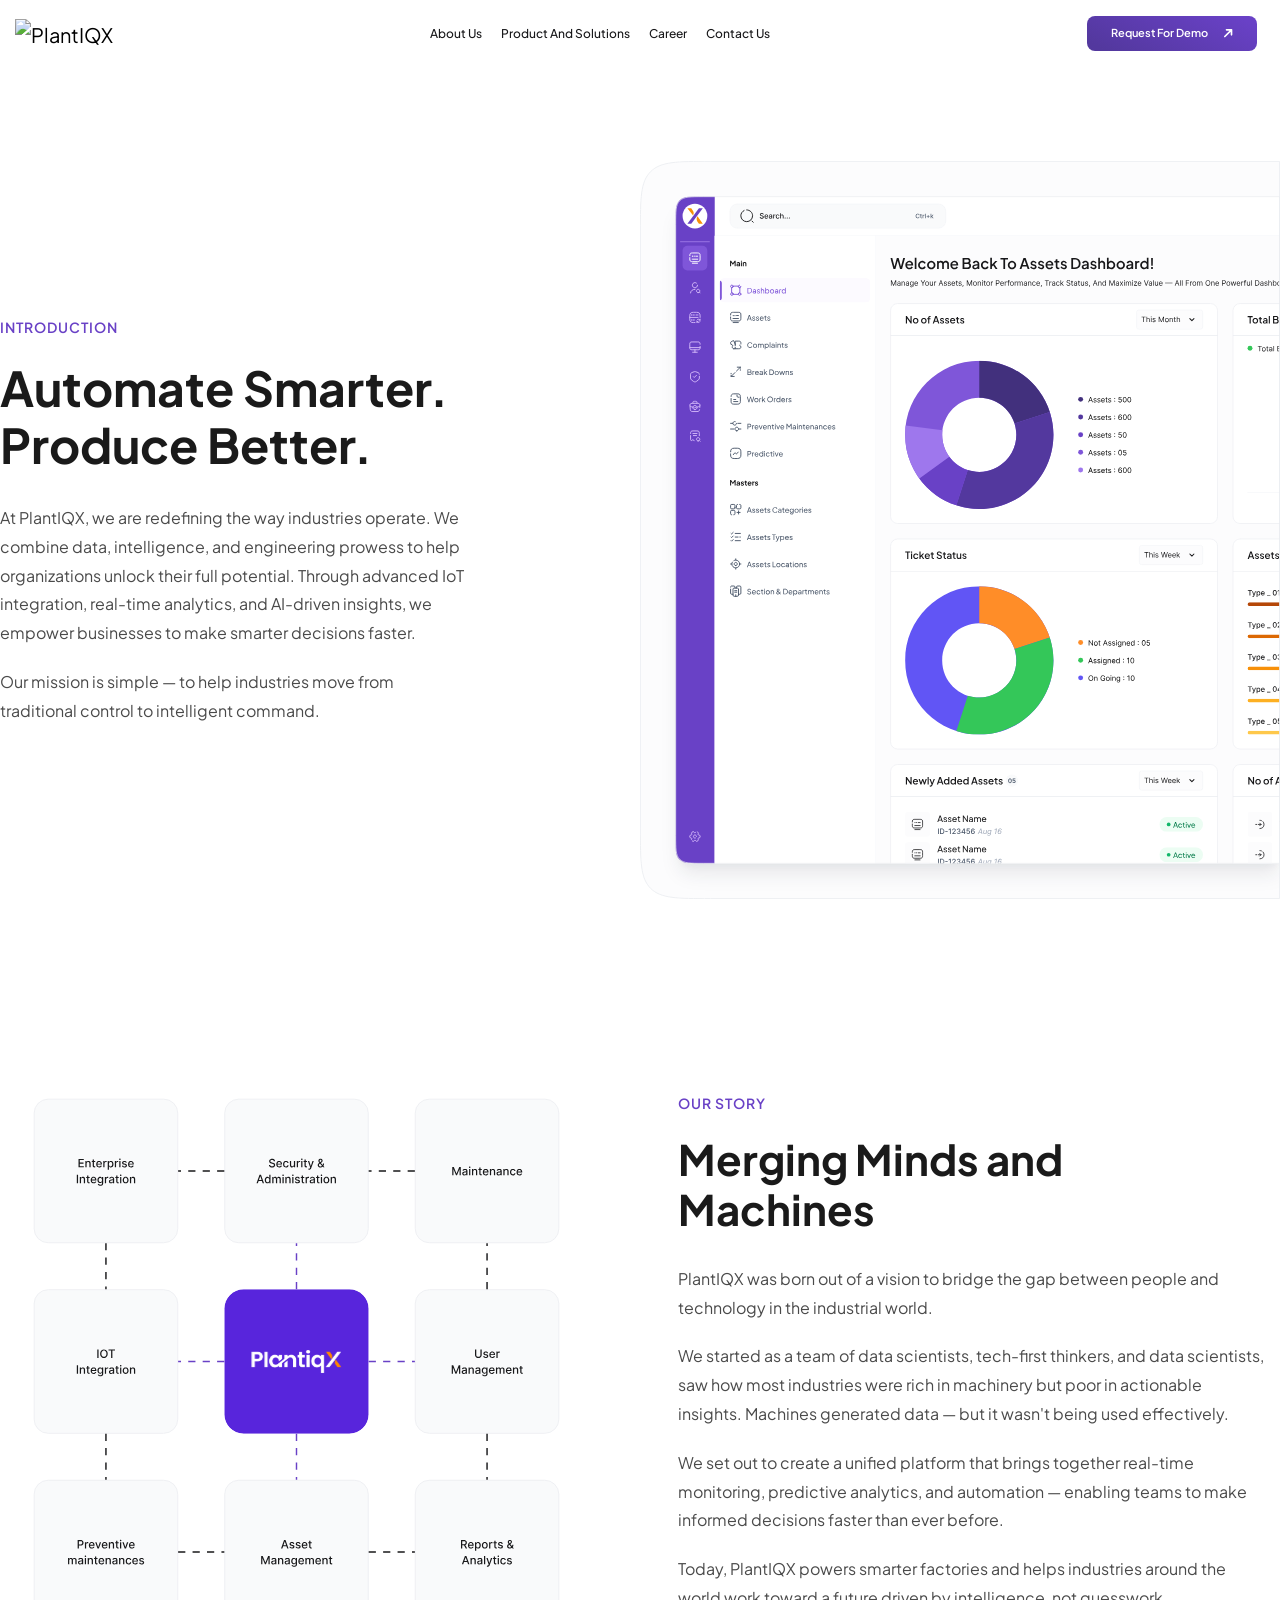
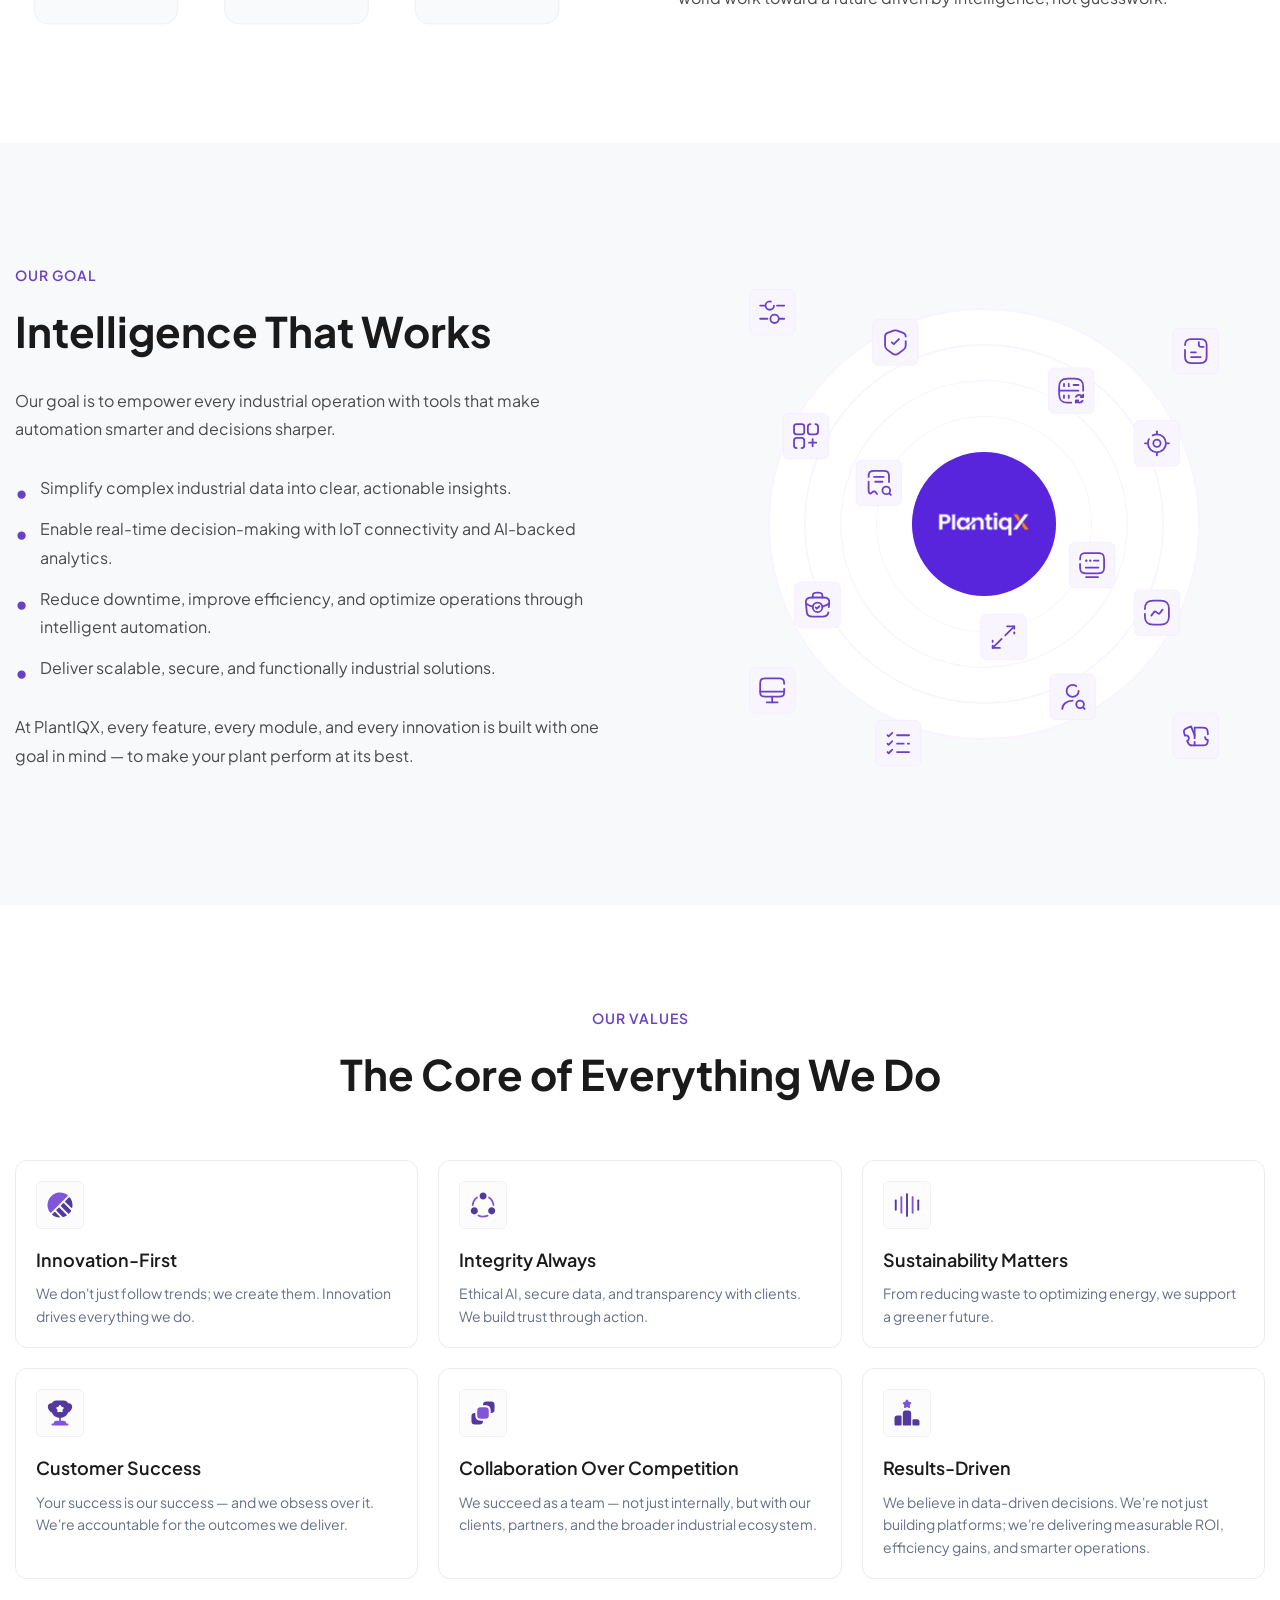
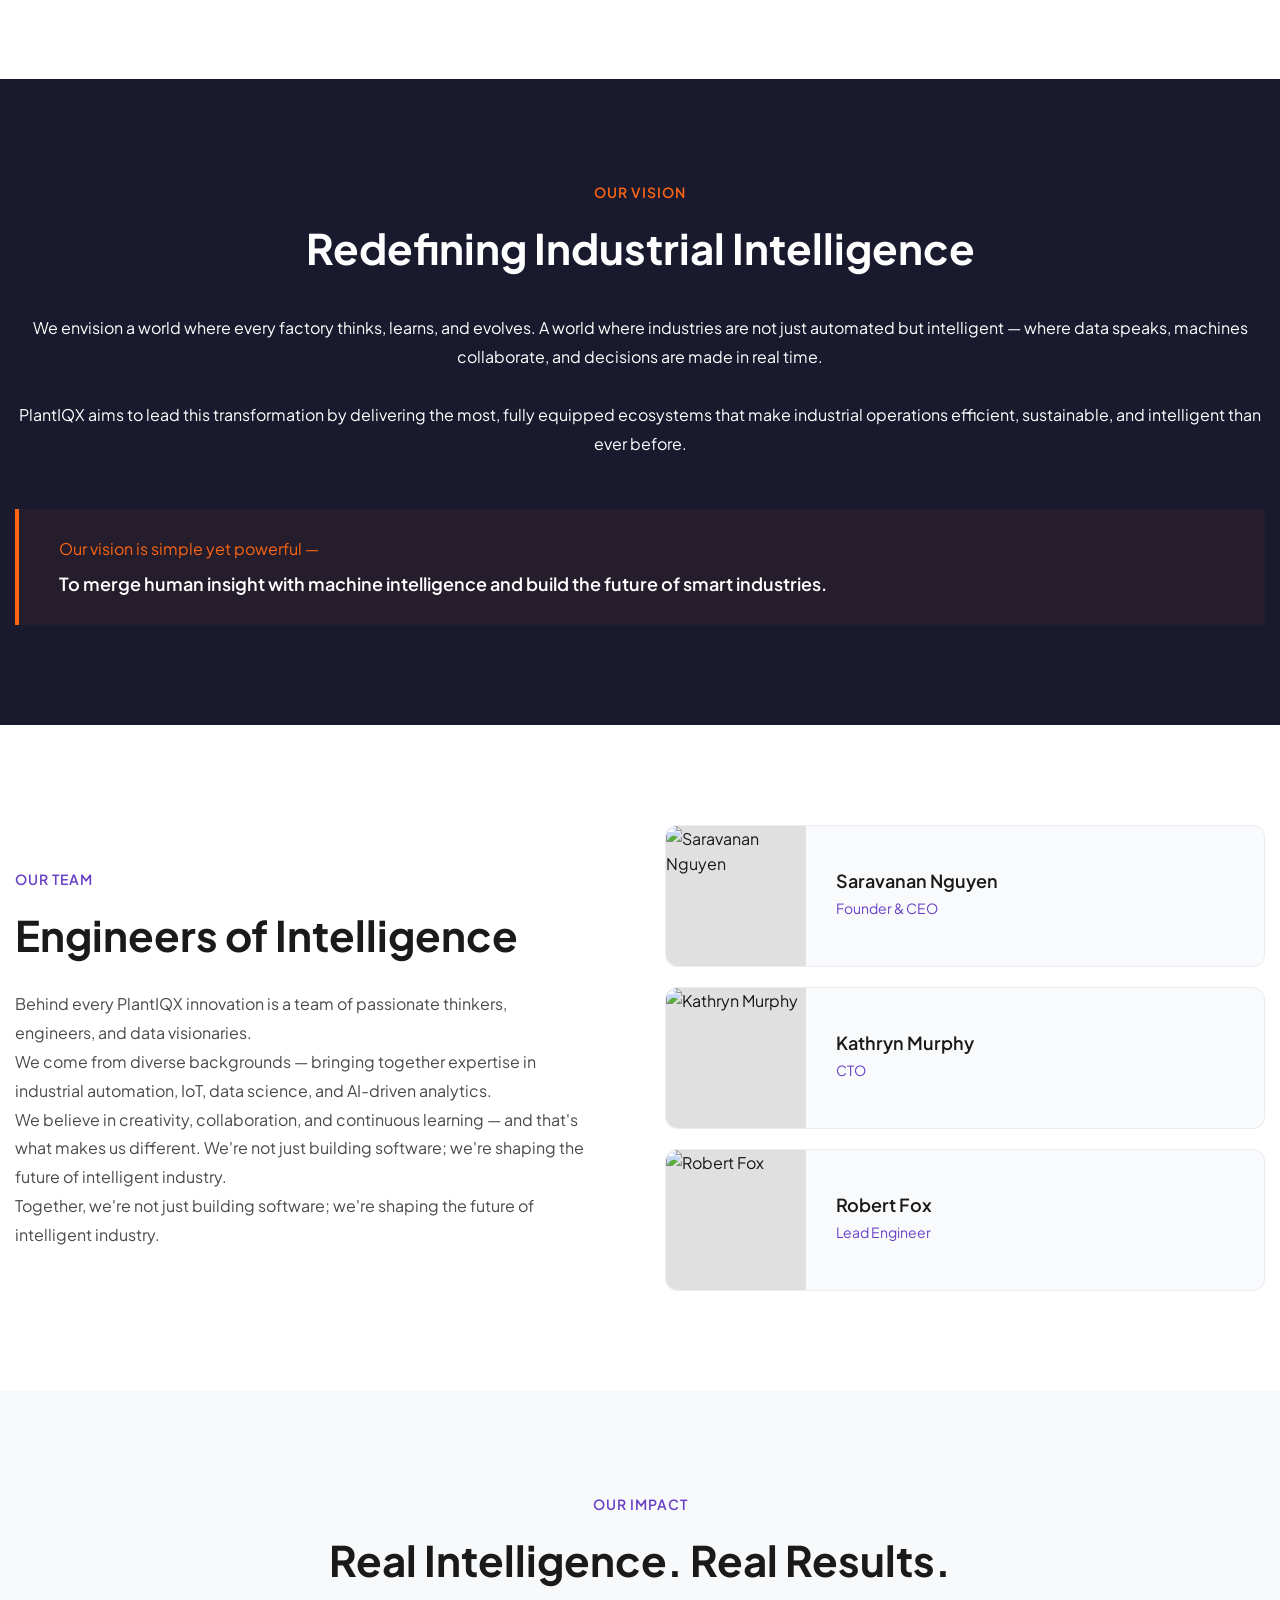
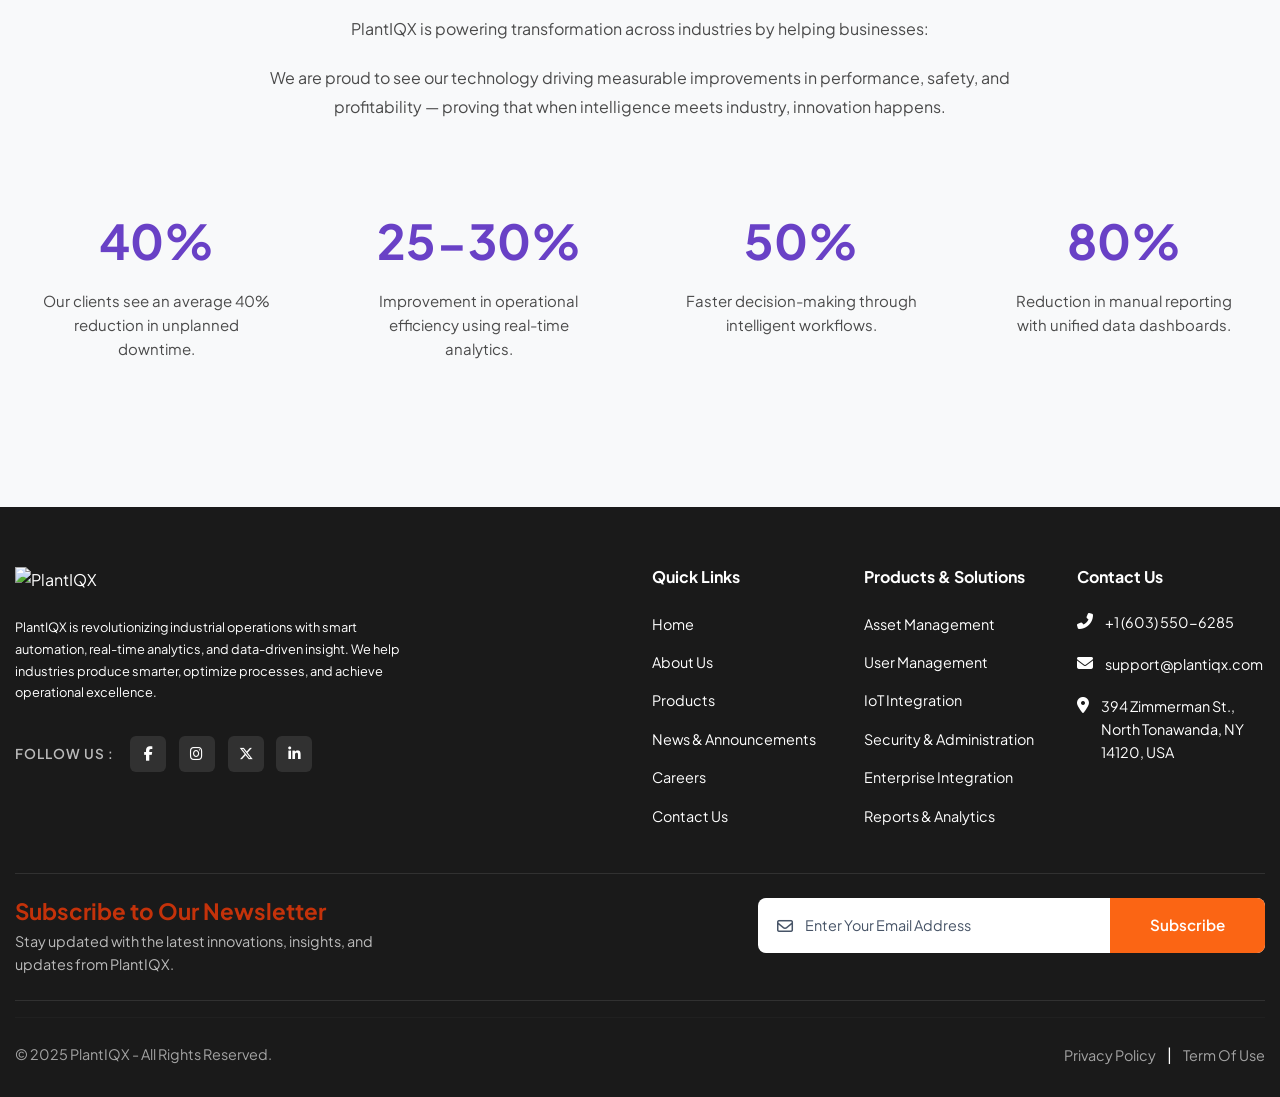
==== commit 084a7a0a: "Refactor code" ====
--- a/about.html
+++ b/about.html
@@ -15,7 +15,7 @@
     <!-- Google Fonts -->
     <link rel="preconnect" href="https://fonts.googleapis.com">
     <link rel="preconnect" href="https://fonts.gstatic.com" crossorigin>
-    <link href="https://fonts.googleapis.com/css2?family=Inter:wght@300;400;500;600;700;800&display=swap" rel="stylesheet">
+
     <link href="https://fonts.googleapis.com/css2?family=Plus+Jakarta+Sans:ital,wght@0,200..800;1,200..800&display=swap" rel="stylesheet">
 
     <!-- Custom CSS -->
--- a/css/style.css
+++ b/css/style.css
@@ -1,2130 +1,22 @@
 /* ===========================
-   CSS Variables & Reset
+   PlantIQX Main Stylesheet
    =========================== */
-:root {
-  --primary-color: #6941c6;
-  --secondary-color: #ff9500;
-  --dark-bg: #1a1a2e;
-  --light-bg: #f8f9fa;
-  --text-dark: #18181a;
-  --text-light: #636e72;
-  --white: #ffffff;
-  --border-color: #e0e0e0;
-}
 
-body {
-  font-family:
-    "Plus Jakarta Sans",
-    "Inter",
-    -apple-system,
-    BlinkMacSystemFont,
-    "Segoe UI",
-    sans-serif;
-  color: var(--text-dark);
-  line-height: 1.6;
-  overflow-x: hidden;
-}
-
-/* Zoom-safe container */
-.container {
-  max-width: 1320px;
-  margin: 0 auto;
-  padding: 0 15px;
-}
-
-@media (min-width: 1400px) {
-  .container {
-    max-width: 1320px;
-  }
-}
-
-/* ===========================
-   Header Styles
-   =========================== */
-.header-section {
-  box-shadow: 0 2px 15px rgba(0, 0, 0, 0.08);
-  position: relative;
-  z-index: 1000;
-}
-
-.navbar {
-  padding: 0.7rem 0;
-  background: var(--white) !important;
-}
-
-.brand-text {
-  font-size: 1.8rem;
-  font-weight: 700;
-  color: var(--primary-color);
-  letter-spacing: -0.5px;
-}
-
-.brand-highlight {
-  color: var(--secondary-color);
-}
-
-.nav-link {
-  color: var(--text-dark);
-  font-weight: 500;
-  font-size: 0.95rem;
-  margin: 0 0.8rem;
-  transition: color 0.3s ease;
-  padding: 0.5rem 0;
-}
-
-.nav-link:hover {
-  color: var(--primary-color);
-}
-
-.btn-primary {
-  background-color: var(--primary-color);
-  border: none;
-  padding: 0.7rem 1.8rem;
-  border-radius: 25px;
-  font-weight: 600;
-  font-size: 0.9rem;
-  transition: all 0.3s ease;
-}
-
-.btn-primary:hover {
-  background-color: #5b4cd6;
-  transform: translateY(-2px);
-  box-shadow: 0 5px 15px rgba(108, 92, 231, 0.3);
-}
-
-.btn-warning {
-  background-color: var(--secondary-color);
-  border: none;
-  padding: 0.7rem 1.8rem;
-  border-radius: 25px;
-  font-weight: 600;
-  font-size: 0.9rem;
-  color: var(--white);
-  transition: all 0.3s ease;
-}
-
-.btn-warning:hover {
-  background-color: #e68600;
-  transform: translateY(-2px);
-  box-shadow: 0 5px 15px rgba(255, 149, 0, 0.3);
-}
-
-.btn-demo {
-  background: linear-gradient(26.57deg, #53389e 8.33%, #6941c6 91.67%);
-  color: var(--white);
-  border: none;
-  padding: 0.7rem 1.8rem;
-  border-radius: 25px;
-  font-weight: 600;
-  font-size: 0.9rem;
-  transition: all 0.3s ease;
-  display: flex;
-  align-items: center;
-  gap: 0.5rem;
-}
-
-.btn-demo:hover {
-  background-color: #5b4cd6;
-  color: var(--white);
-  transform: translateY(-2px);
-  box-shadow: 0 5px 15px rgba(108, 92, 231, 0.3);
-}
-
-.btn-arrow {
-  width: 20px;
-  height: 20px;
-  transition: transform 0.3s ease;
-}
-
-.btn-demo:hover .btn-arrow {
-  transform: translateX(3px);
-}
-
-/* ===========================
-   Hero Section with Slider
-   =========================== */
-.hero-section {
-  position: relative;
-  width: 100%;
-  height: 100vh;
-  overflow: hidden;
-}
-
-.hero-slider {
-  position: relative;
-  width: 100%;
-  height: 100%;
-}
-
-.slide {
-  position: absolute;
-  top: 0;
-  left: 0;
-  width: 100%;
-  height: 100%;
-  opacity: 0;
-  transition: opacity 1s ease-in-out;
-  z-index: 1;
-}
-
-.slide.active {
-  opacity: 1;
-  z-index: 2;
-}
-
-.hero-bg {
-  width: 100%;
-  height: 100%;
-  object-fit: cover;
-  position: absolute;
-  top: 0;
-  left: 0;
-}
-
-.hero-overlay {
-  position: absolute;
-  top: 0;
-  left: 0;
-  width: 100%;
-  height: 100%;
-  background: linear-gradient(
-    90deg,
-    rgba(26, 26, 46, 0.95) 0%,
-    rgba(26, 26, 46, 0.6) 60%,
-    transparent 100%
-  );
-  z-index: 1;
-}
-
-.hero-content {
-  position: relative;
-  z-index: 2;
-  color: var(--white);
-  padding-top: 80px;
-}
-
-.hero-title {
-  font-size: 3.5rem;
-  font-weight: 800;
-  line-height: 1.2;
-  margin-bottom: 1.5rem;
-  color: var(--white);
-}
-
-.hero-description {
-  font-size: 1.15rem;
-  line-height: 1.8;
-  margin-bottom: 2.5rem;
-  color: rgba(255, 255, 255, 0.9);
-  max-width: 600px;
-}
-
-.btn-hero {
-  background: linear-gradient(26.57deg, #53389e 8.33%, #6941c6 91.67%);
-  color: var(--white);
-  border: none;
-  padding: 1rem 2.5rem;
-  border-radius: 30px;
-  font-weight: 600;
-  font-size: 1rem;
-  transition: all 0.3s ease;
-  cursor: pointer;
-}
-
-.btn-hero:hover {
-  background-color: #5b4cd6;
-  transform: translateY(-3px);
-  box-shadow: 0 10px 25px rgba(108, 92, 231, 0.4);
-}
-
-.slider-controls {
-  position: absolute;
-  top: 50%;
-  width: 100%;
-  transform: translateY(-50%);
-  z-index: 3;
-  display: flex;
-  justify-content: space-between;
-  padding: 0 2rem;
-}
-
-.slider-prev,
-.slider-next {
-  background: rgba(255, 255, 255, 0.2);
-  border: 2px solid rgba(255, 255, 255, 0.5);
-  color: var(--white);
-  width: 50px;
-  height: 50px;
-  border-radius: 50%;
-  cursor: pointer;
-  transition: all 0.3s ease;
-  backdrop-filter: blur(10px);
-}
-
-.slider-prev:hover,
-.slider-next:hover {
-  background: rgba(255, 255, 255, 0.3);
-  transform: scale(1.1);
-}
-
-.slider-indicators {
-  position: absolute;
-  bottom: 40px;
-  left: 50%;
-  transform: translateX(-50%);
-  z-index: 3;
-  display: flex;
-  gap: 12px;
-}
-
-.indicator {
-  width: 12px;
-  height: 12px;
-  border-radius: 50%;
-  background: rgba(255, 255, 255, 0.4);
-  cursor: pointer;
-  transition: all 0.3s ease;
-}
-
-.indicator.active {
-  background: var(--white);
-  width: 35px;
-  border-radius: 6px;
-}
-
-/* ===========================
-   About Section
-   =========================== */
-.about-section {
-  padding: 100px 0;
-  background: var(--white);
-}
-
-.section-label {
-  display: inline-block;
-  color: var(--primary-color);
-  font-weight: 600;
-  font-size: 0.9rem;
-  text-transform: uppercase;
-  letter-spacing: 1.5px;
-  margin-bottom: 1rem;
-}
-
-.section-title {
-  font-size: 2.8rem;
-  font-weight: 800;
-  line-height: 1.3;
-  margin-bottom: 1.5rem;
-  color: var(--text-dark);
-  word-wrap: break-word;
-}
-
-.section-description {
-  font-size: 1.05rem;
-  line-height: 1.8;
-  color: var(--text-light);
-  margin-bottom: 1.5rem;
-}
-
-.btn-primary-outline {
-  background: linear-gradient(26.57deg, #53389e 8.33%, #6941c6 91.67%);
-  box-shadow: 0px 8px 8px -4px #10182808;
-  box-shadow: 0px 20px 24px -4px #10182814;
-  border: none !important;
-  color: #ffffff;
-  padding: 0.8rem 2rem;
-  border-radius: 25px;
-  font-weight: 600;
-  transition: all 0.3s ease;
-  cursor: pointer;
-  white-space: nowrap;
-  flex-shrink: 0;
-}
-
-.btn-primary-outline:hover {
-  background: #ffffff;
-  box-shadow: 0px 8px 8px -4px #10182808;
-  box-shadow: 0px 20px 24px -4px #10182814;
-  border: 2px solid #6941c6;
-  color: linear-gradient(26.57deg, #53389e 8.33%, #6941c6 91.67%);
-}
-
-.features-grid {
-  display: grid;
-  grid-template-columns: repeat(3, 1fr);
-  gap: 1.5rem;
-}
-
-.feature-card {
-  display: flex !important;
-  flex-direction: row !important;
-  align-items: center !important;
-  background: #ffffff !important;
-  padding: 1.2rem 1.5rem;
-  border-radius: 12px;
-  transition: all 0.3s ease;
-  border: 1px solid #eaecf0;
-  height: 100%;
-  min-height: 80px;
-  gap: 1rem;
-}
-
-.feature-card h5 {
-  font-size: 14px !important;
-}
-
-.feature-card:hover {
-  background: var(--white);
-  border-color: var(--primary-color);
-  transform: translateY(-5px);
-  box-shadow: 0 10px 30px rgba(108, 92, 231, 0.15);
-}
-
-.feature-icon img {
-  width: 90%;
-  height: 90%;
-  object-fit: contain;
-}
-
-.feature-card h5 {
-  font-size: 0.95rem;
-  font-weight: 600;
-  color: var(--text-dark);
-  margin: 0;
-  line-height: 1.4;
-  text-align: left;
-  flex: 1;
-}
-
-/* ===========================
-   Products Section
-   =========================== */
-.products-section {
-  padding: 100px 0;
-  background: var(--dark-bg);
-  position: relative;
-}
-
-.section-label-light {
-  display: inline-block;
-  color: var(--secondary-color);
-  font-weight: 600;
-  font-size: 0.9rem;
-  text-transform: uppercase;
-  letter-spacing: 1.5px;
-  margin-bottom: 1rem;
-}
-
-.products-section .section-title {
-  color: var(--white);
-  margin-bottom: 1rem;
-  max-width: 900px;
-}
-
-.products-section .section-description {
-  max-width: 800px;
-  margin-bottom: 3rem;
-}
-
-.products-slider-wrapper {
-  margin-top: 4rem;
-  position: relative;
-}
-
-.products-slider-container {
-  position: relative;
-  overflow: hidden;
-}
-
-.products-slider {
-  display: grid;
-  grid-template-columns: repeat(4, 1fr);
-  gap: 2rem;
-  margin-bottom: 3rem;
-  opacity: 0;
-  visibility: hidden;
-  position: absolute;
-  top: 0;
-  left: 0;
-  width: 100%;
-  transition:
-    opacity 0.5s ease,
-    visibility 0.5s ease;
-}
-
-.products-slider.active {
-  opacity: 1;
-  visibility: visible;
-  position: relative;
-}
-
-.product-card {
-  background: var(--white);
-  border-radius: 16px;
-  overflow: hidden;
-  transition: all 0.3s ease;
-  border: 2px solid transparent;
-}
-
-.product-card:hover {
-  transform: translateY(-10px);
-  box-shadow: 0 20px 40px rgba(0, 0, 0, 0.3);
-  border-color: var(--primary-color);
-}
-
-.product-image {
-  width: 100%;
-  height: 200px;
-  object-fit: cover;
-}
-
-.product-content {
-  padding: 1.8rem;
-}
-
-.product-content h4 {
-  font-size: 1.2rem;
-  font-weight: 700;
-  margin-bottom: 1rem;
-  color: var(--text-dark);
-}
-
-.product-content p {
-  font-size: 0.9rem;
-  color: var(--text-light);
-  margin-bottom: 1.5rem;
-  line-height: 1.6;
-  min-height: 60px;
-}
-
-.product-link {
-  color: var(--primary-color);
-  font-weight: 600;
-  text-decoration: none;
-  font-size: 0.9rem;
-  transition: all 0.3s ease;
-  display: inline-flex;
-  align-items: center;
-}
-
-.product-link:hover {
-  color: var(--secondary-color);
-}
-
-.products-controls {
-  display: flex;
-  justify-content: space-between;
-  align-items: center;
-}
-
-.products-indicators {
-  display: flex;
-  gap: 0.8rem;
-}
-
-.product-indicator {
-  width: 40px;
-  height: 4px;
-  background: rgba(255, 255, 255, 0.3);
-  border-radius: 2px;
-  cursor: pointer;
-  transition: all 0.3s ease;
-}
-
-.product-indicator.active {
-  background: var(--white);
-  width: 60px;
-}
-
-.products-nav {
-  display: flex;
-  gap: 1rem;
-}
-
-.products-nav-btn {
-  background: var(--white);
-  border: none;
-  color: var(--dark-bg);
-  width: 45px;
-  height: 45px;
-  border-radius: 50%;
-  cursor: pointer;
-  transition: all 0.3s ease;
-  display: flex;
-  align-items: center;
-  justify-content: center;
-}
-
-.products-nav-btn:hover {
-  background: var(--primary-color);
-  color: var(--white);
-  transform: scale(1.1);
-}
-
-/* ===========================
-   Services Section (OLD - REMOVE)
-   =========================== */
-.services-section {
-  padding: 100px 0;
-  background: var(--dark-bg);
-  position: relative;
-}
-
-.services-section .section-title {
-  color: var(--white);
-  margin-bottom: 1rem;
-}
-
-.services-slider-wrapper {
-  margin-top: 4rem;
-  position: relative;
-}
-
-.services-slider {
-  display: flex;
-  gap: 2rem;
-  overflow-x: auto;
-  scroll-behavior: smooth;
-  padding: 2rem 0;
-  scrollbar-width: none;
-}
-
-.services-slider::-webkit-scrollbar {
-  display: none;
-}
-
-.service-card {
-  min-width: 320px;
-  background: var(--white);
-  border-radius: 16px;
-  overflow: hidden;
-  transition: all 0.3s ease;
-  flex-shrink: 0;
-}
-
-.service-card:hover {
-  transform: translateY(-10px);
-  box-shadow: 0 20px 40px rgba(0, 0, 0, 0.3);
-}
-
-.service-image {
-  width: 100%;
-  height: 220px;
-  object-fit: cover;
-}
-
-.service-content {
-  padding: 2rem;
-}
-
-.service-content h4 {
-  font-size: 1.4rem;
-  font-weight: 700;
-  margin-bottom: 1rem;
-  color: var(--text-dark);
-}
-
-.service-content p {
-  font-size: 0.95rem;
-  color: var(--text-light);
-  margin-bottom: 1.5rem;
-  line-height: 1.7;
-}
-
-.service-link {
-  color: var(--primary-color);
-  font-weight: 600;
-  text-decoration: none;
-  transition: all 0.3s ease;
-}
-
-.service-link:hover {
-  color: var(--secondary-color);
-}
-
-.slider-nav {
-  display: flex;
-  gap: 1rem;
-  justify-content: center;
-  margin-top: 2rem;
-}
-
-.slider-nav-btn {
-  background: rgba(255, 255, 255, 0.1);
-  border: 2px solid rgba(255, 255, 255, 0.3);
-  color: var(--white);
-  width: 45px;
-  height: 45px;
-  border-radius: 50%;
-  cursor: pointer;
-  transition: all 0.3s ease;
-}
-
-.slider-nav-btn:hover {
-  background: var(--primary-color);
-  border-color: var(--primary-color);
-}
-
-/* ===========================
-   Testimonials Section
-   =========================== */
-.testimonials-section {
-  padding: 100px 0;
-  background: var(--light-bg);
-}
-
-.testimonials-grid {
-  display: grid;
-  grid-template-columns: repeat(3, 1fr);
-  gap: 2rem;
-  margin-top: 3rem;
-}
-
-.testimonial-card {
-  background: var(--white);
-  padding: 2rem;
-  border-radius: 16px;
-  box-shadow: 0 5px 20px rgba(0, 0, 0, 0.08);
-  transition: all 0.3s ease;
-}
-
-.testimonial-card:hover {
-  transform: translateY(-5px);
-  box-shadow: 0 10px 30px rgba(0, 0, 0, 0.15);
-}
-
-.testimonial-card.featured {
-  grid-column: span 1;
-  grid-row: span 2;
-  position: relative;
-  padding: 0;
-  overflow: hidden;
-}
-
-.testimonial-featured-image {
-  width: 100%;
-  height: 100%;
-  object-fit: cover;
-}
-
-.testimonial-overlay {
-  position: absolute;
-  bottom: 0;
-  left: 0;
-  right: 0;
-  background: linear-gradient(to top, rgba(0, 0, 0, 0.9), transparent);
-  padding: 2rem;
-  color: var(--white);
-}
-
-.testimonial-overlay .testimonial-name,
-.testimonial-overlay .testimonial-position {
-  color: var(--white);
-}
-
-.testimonial-header {
-  display: flex;
-  align-items: center;
-  gap: 1rem;
-  margin-bottom: 1.5rem;
-}
-
-.testimonial-avatar {
-  width: 50px;
-  height: 50px;
-  border-radius: 50%;
-  object-fit: cover;
-}
-
-.testimonial-name {
-  font-size: 1rem;
-  font-weight: 700;
-  margin: 0;
-  color: var(--text-dark);
-}
-
-.testimonial-position {
-  font-size: 0.85rem;
-  color: var(--text-light);
-  margin: 0;
-}
-
-.testimonial-rating {
-  margin-left: auto;
-  display: flex;
-  align-items: center;
-  gap: 0.3rem;
-  background: var(--secondary-color);
-  padding: 0.3rem 0.8rem;
-  border-radius: 20px;
-  color: var(--white);
-  font-weight: 600;
-  font-size: 0.9rem;
-}
-
-.testimonial-text {
-  font-size: 0.95rem;
-  line-height: 1.7;
-  color: var(--text-light);
-}
-
-.btn-dark {
-  background: var(--dark-bg);
-  color: var(--white);
-  border: none;
-  padding: 0.9rem 2.5rem;
-  border-radius: 25px;
-  font-weight: 600;
-  transition: all 0.3s ease;
-}
-
-.btn-dark:hover {
-  background: var(--primary-color);
-  transform: translateY(-2px);
-}
-
-/* ===========================
-   News & Announcements Section
-   =========================== */
-.news-section {
-  padding: 100px 0;
-  background: var(--white);
-}
-
-.news-header {
-  text-align: center;
-  margin-bottom: 1rem !important;
-  padding: 2rem;
-}
-
-.news-header .section-label {
-  color: var(--primary-color);
-}
-
-.news-card {
-  background: var(--white);
-  border-radius: 12px;
-  overflow: hidden;
-  box-shadow: 0 2px 15px rgba(0, 0, 0, 0.08);
-  transition: all 0.3s ease;
-  height: 100%;
-  border: 1px solid #eaecf0;
-  display: flex;
-  flex-direction: column;
-}
-
-.news-card:hover {
-  transform: translateY(-8px);
-  box-shadow: 0 15px 35px rgba(0, 0, 0, 0.15);
-  border: 1px solid #eaecf0;
-}
-
-.news-image-placeholder {
-  width: 100%;
-  height: 180px;
-  background: #000;
-}
-
-.news-image-featured {
-  width: 100%;
-  height: 180px;
-  overflow: hidden;
-}
-
-.news-image-featured img {
-  width: 100%;
-  height: 100%;
-  object-fit: cover;
-}
-
-.news-content {
-  padding: 1.5rem;
-  display: flex;
-  flex-direction: column;
-  flex: 1;
-}
-
-.news-meta {
-  display: flex;
-  align-items: center;
-  gap: 0.5rem;
-  font-size: 0.8rem;
-  color: var(--text-light);
-  margin-bottom: 1rem;
-}
-
-.news-meta i {
-  font-size: 0.9rem;
-}
-
-.news-title {
-  font-size: 1.05rem;
-  font-weight: 700;
-  margin-bottom: 0.8rem;
-  color: var(--text-dark);
-  line-height: 1.4;
-}
-
-.news-excerpt {
-  font-size: 0.85rem;
-  color: var(--text-light);
-  line-height: 1.6;
-  margin-bottom: 1rem;
-  flex: 1;
-}
-
-.news-link {
-  color: var(--text-dark);
-  font-weight: 600;
-  text-decoration: none;
-  font-size: 0.9rem;
-  transition: all 0.3s ease;
-  display: inline-flex;
-  align-items: center;
-  margin-top: auto;
-}
-
-.news-link:hover {
-  color: var(--primary-color);
-}
-
-/* ===========================
-   Updates Section (OLD - REMOVE)
-   =========================== */
-.updates-section {
-  padding: 100px 0;
-  background: var(--white);
-}
-
-.update-card {
-  background: var(--white);
-  border-radius: 16px;
-  overflow: hidden;
-  box-shadow: 0 5px 20px rgba(0, 0, 0, 0.08);
-  transition: all 0.3s ease;
-  height: 100%;
-}
-
-.update-card:hover {
-  transform: translateY(-8px);
-  box-shadow: 0 15px 35px rgba(0, 0, 0, 0.15);
-}
-
-.update-card.featured {
-  background: linear-gradient(135deg, var(--primary-color), #8b7ce7);
-}
-
-.update-card.featured .update-content {
-  color: var(--white);
-}
-
-.update-card.featured .update-date,
-.update-card.featured .update-title,
-.update-card.featured .update-excerpt {
-  color: var(--white);
-}
-
-.update-image {
-  width: 100%;
-  height: 200px;
-  object-fit: cover;
-}
-
-.update-content {
-  padding: 1.8rem;
-}
-
-.update-date {
-  font-size: 0.85rem;
-  color: var(--text-light);
-  font-weight: 500;
-  display: block;
-  margin-bottom: 0.8rem;
-}
-
-.update-title {
-  font-size: 1.2rem;
-  font-weight: 700;
-  margin-bottom: 0.8rem;
-  color: var(--text-dark);
-  line-height: 1.4;
-}
-
-.update-excerpt {
-  font-size: 0.9rem;
-  color: var(--text-light);
-  line-height: 1.6;
-  margin-bottom: 1rem;
-}
-
-.update-link {
-  color: var(--primary-color);
-  font-weight: 600;
-  text-decoration: none;
-  font-size: 0.9rem;
-  transition: all 0.3s ease;
-}
-
-.update-card.featured .update-link {
-  color: var(--white);
-}
-
-.update-link:hover {
-  color: var(--secondary-color);
-}
-
-/* ===========================
-   FAQ Section
-   =========================== */
-.faq-section {
-  padding: 100px 0;
-  background: var(--light-bg);
-}
-
-.faq-accordion {
-  max-width: 900px;
-  margin: 3rem auto 0;
-}
-
-.accordion-item {
-  background: var(--white);
-  border-radius: 12px;
-  margin-bottom: 1rem;
-  overflow: hidden;
-  box-shadow: 0 2px 10px rgba(0, 0, 0, 0.05);
-  transition: all 0.3s ease;
-}
-
-.accordion-item:hover {
-  box-shadow: 0 5px 20px rgba(0, 0, 0, 0.1);
-}
-
-.accordion-header {
-  padding: 1.5rem 2rem;
-  cursor: pointer;
-  display: flex;
-  justify-content: space-between;
-  align-items: center;
-  transition: all 0.3s ease;
-}
-
-.accordion-header:hover {
-  background: var(--light-bg);
-}
-
-.accordion-header h5 {
-  font-size: 1.05rem;
-  font-weight: 600;
-  margin: 0;
-  color: var(--text-dark);
-}
-
-.accordion-header i {
-  color: var(--primary-color);
-  font-size: 1.2rem;
-  transition: transform 0.3s ease;
-}
-
-.accordion-item.active .accordion-header i {
-  transform: rotate(45deg);
-}
-
-.accordion-content {
-  max-height: 0;
-  overflow: hidden;
-  transition: max-height 0.3s ease;
-}
-
-.accordion-content p {
-  padding: 0 2rem 1.5rem;
-  margin: 0;
-  color: var(--text-light);
-  line-height: 1.7;
-}
-
-.faq-cta {
-  background: var(--white);
-  border-radius: 16px;
-  padding: 3rem;
-  margin-top: 4rem;
-  display: flex;
-  justify-content: space-between;
-  align-items: center !important;
-  box-shadow: 0 5px 20px rgba(0, 0, 0, 0.08);
-}
-
-.faq-cta-content {
-  width: 60% !important;
-}
-
-.faq-cta-content h4 {
-  font-size: 1.5rem;
-  font-weight: 700;
-  margin-bottom: 0.5rem;
-  color: #6941c6;
-}
-
-.faq-cta-content p {
-  font-size: 1rem;
-  color: #475467;
-  margin: 0;
-}
-
-.request-buttonCta {
-  background: linear-gradient(26.57deg, #53389e 8.33%, #6941c6 91.67%);
-  color: #ffffff !important;
-}
-
-/* ===========================
-   Footer Styles
-   =========================== */
-/* ===========================
-   Footer Styles
-   =========================== */
-.footer-section {
-  background: #1a1a1a;
-  color: var(--white);
-  padding: 60px 0 30px;
-}
-
-.footer-logo {
-  max-width: 300px !important;
-  margin-bottom: 1.5rem;
-}
-
-.footer-brand {
-  margin-bottom: 2rem;
-}
-
-.footer-description {
-  color: #ffffff !important;
-  font-size: 0.8rem;
-  line-height: 1.7;
-  margin-bottom: 2rem;
-}
-
-.footer-social {
-  display: flex;
-  align-items: center;
-  gap: 1rem;
-}
-
-.social-label {
-  color: rgba(255, 255, 255, 0.7);
-  font-size: 0.85rem;
-  font-weight: 600;
-  letter-spacing: 1px;
-}
-
-.social-links {
-  display: flex;
-  gap: 0.8rem;
-}
-
-.social-icon {
-  width: 36px;
-  height: 36px;
-  background: rgba(255, 255, 255, 0.1);
-  border-radius: 6px;
-  display: flex;
-  align-items: center;
-  justify-content: center;
-  color: var(--white);
-  transition: all 0.3s ease;
-  text-decoration: none;
-  font-size: 0.9rem;
-}
-
-.social-icon:hover {
-  background: var(--primary-color);
-  transform: translateY(-3px);
-}
-
-.footer-title {
-  font-size: 1rem;
-  font-weight: 700;
-  margin-bottom: 1.5rem;
-  color: var(--white);
-}
-
-.footer-links {
-  list-style: none;
-  padding: 0;
-  margin: 0;
-}
-
-.footer-links li {
-  margin-bottom: 0.8rem;
-}
-
-.footer-links a {
-  color: #ffffff;
-  text-decoration: none;
-  font-size: 0.9rem;
-  transition: all 0.3s ease;
-}
-
-.footer-links a:hover {
-  color: #5925dc !important;
-  padding-left: 5px;
-}
-
-.footer-contact {
-  list-style: none;
-  padding: 0;
-  margin: 0;
-}
-
-.footer-contact li {
-  display: flex;
-  align-items: flex-start;
-  gap: 0.8rem;
-  margin-bottom: 1.2rem;
-  color: #ffffff;
-  font-size: 0.9rem;
-  line-height: 1.6;
-}
-
-.footer-contact i {
-  color: var(--white);
-  font-size: 1rem;
-  margin-top: 2px;
-  flex-shrink: 0;
-}
-
-.footer-contact a {
-  color: #ffffff;
-  text-decoration: none;
-  transition: color 0.3s ease;
-}
-
-.footer-contact a:hover {
-  color: #5925dc !important;
-}
-
-.footer-newsletter {
-  background: transparent;
-  padding: 1.5rem 0;
-  border-top: 1px solid rgba(255, 255, 255, 0.1);
-  border-bottom: 1px solid rgba(255, 255, 255, 0.1);
-  margin: 0.5rem 0 1rem;
-}
-
-.newsletter-title {
-  font-size: 1.4rem;
-  font-weight: 700;
-  color: #c4320a;
-  margin-bottom: 0.3rem;
-}
-
-.newsletter-subtitle {
-  color: rgba(255, 255, 255, 0.7);
-  font-size: 0.9rem;
-  margin: 0;
-}
-
-.newsletter-form .input-group {
-  position: relative;
-  display: flex;
-  align-items: center;
-  background: var(--white);
-  border-radius: 8px;
-  overflow: hidden;
-}
-
-.input-icon {
-  position: absolute;
-  left: 1.2rem;
-  color: var(--text-light);
-  font-size: 1rem;
-  z-index: 2;
-}
-
-.newsletter-form .form-control {
-  border: none;
-  padding: 1rem 1rem 1rem 3rem;
-  background: transparent;
-  color: var(--text-dark);
-  font-size: 0.9rem;
-  flex: 1;
-}
-
-.newsletter-form .form-control::placeholder {
-  color: var(--text-light);
-}
-
-.newsletter-form .form-control:focus {
-  box-shadow: none;
-  outline: none;
-}
-
-.btn-subscribe {
-  background: #fb6514 !important;
-  color: var(--white);
-  border: none;
-  padding: 1rem 2.5rem;
-  font-weight: 600;
-  font-size: 0.95rem;
-  border-radius: 0;
-  transition: all 0.3s ease;
-  white-space: nowrap;
-}
-
-.btn-subscribe:hover {
-  background: #e68600;
-}
-
-.footer-divider {
-  border-color: rgba(255, 255, 255, 0.1);
-  margin: 1rem 0 1.5rem;
-}
-
-.copyright-text {
-  color: rgba(255, 255, 255, 0.6);
-  font-size: 0.9rem;
-  margin: 0;
-}
-
-.footer-link-small {
-  color: rgba(255, 255, 255, 0.6);
-  text-decoration: none;
-  font-size: 0.9rem;
-  transition: color 0.3s ease;
-}
-
-.footer-link-small:hover {
-  color: var(--white);
-}
-
-/* ===========================
-   Header Navigation Styles
-   =========================== */
-.header-logo {
-  height: 35px;
-  width: auto;
-}
-
-.nav-link.active {
-  color: var(--primary-color);
-}
-
-.nav-link.active::after {
-  content: "";
-  position: absolute;
-  bottom: 0;
-  left: 0;
-  right: 0;
-  height: 2px;
-  background: var(--primary-color);
-}
-
-.btn-demo {
-  background: linear-gradient(26.57deg, #53389e 8.33%, #6941c6 91.67%);
-  border: none;
-  color: var(--white);
-  padding: 1rem 1.8rem;
-  border-radius: 8px !important;
-  font-weight: 600;
-  font-size: 1rem;
-  transition: all 0.3s ease;
-  text-decoration: none;
-  display: inline-flex;
-  align-items: center;
-}
-
-.btn-demo img {
-  width: 80% !important;
-  height: 80% !important;
-}
-
-.btn-demo:hover {
-  background-color: #5b4cd6;
-  transform: translateY(-2px);
-  box-shadow: 0 5px 15px rgba(108, 92, 231, 0.3);
-  color: var(--white);
-}
-
-.btn-login {
-  background: #fb6514;
-  border: none;
-  color: var(--white);
-  padding: 1rem 1.8rem;
-  border-radius: 8px !important;
-  font-weight: 600;
-  font-size: 0.9rem;
-  transition: all 0.3s ease;
-  text-decoration: none;
-}
-
-.btn-login:hover {
-  background-color: #e68600;
-  transform: translateY(-2px);
-  box-shadow: 0 5px 15px rgba(255, 149, 0, 0.3);
-  color: var(--white);
-}
-
-/* ===========================
-   Header Specific Styles
-   =========================== */
-.header-brand {
-  margin-right: 2rem;
-}
-
-.header-logo {
-  height: 35px;
-  width: auto;
-}
-
-.header-nav {
-  gap: 0;
-}
-
-.header-nav-link {
-  color: var(--text-dark);
-  font-weight: 500;
-  font-size: 12px !important;
-  margin: 0 0.6rem !important;
-  padding: 0.5rem 0 !important;
-  position: relative;
-  transition: color 0.3s ease;
-  text-transform: capitalize;
-}
-
-.header-nav-link:hover {
-  color: var(--primary-color);
-}
-
-.header-nav-link.active {
-  color: var(--primary-color);
-}
-
-.header-nav-link.active::after {
-  content: "";
-  position: absolute;
-  bottom: 0;
-  left: 0;
-  right: 0;
-  height: 2px;
-  background: var(--primary-color);
-}
-
-.header-buttons {
-  margin-left: 2rem;
-}
-
-.header-btn-demo {
-  background-color: var(--primary-color);
-  border: none;
-  color: var(--white);
-  padding: 0.6rem 1.5rem;
-  border-radius: 25px;
-  font-weight: 600;
-  font-size: 11px;
-  transition: all 0.3s ease;
-  text-decoration: none;
-  display: inline-flex;
-  align-items: center;
-  white-space: nowrap;
-}
-
-.header-btn-demo:hover {
-  background-color: #5b4cd6;
-  transform: translateY(-2px);
-  box-shadow: 0 5px 15px rgba(108, 92, 231, 0.3);
-  color: var(--white);
-}
-
-.header-btn-login {
-  background-color: var(--secondary-color);
-  border: none;
-  color: var(--white);
-  padding: 0.6rem 1.5rem;
-  border-radius: 25px;
-  font-weight: 600;
-  font-size: 11px;
-  transition: all 0.3s ease;
-  text-decoration: none;
-  white-space: nowrap;
-}
-
-.header-btn-login:hover {
-  background-color: #e68600;
-  transform: translateY(-2px);
-  box-shadow: 0 5px 15px rgba(255, 149, 0, 0.3);
-  color: var(--white);
-}
-
-/* Bu
-tton Arrow Icon */
-.btn-arrow {
-  width: 14px;
-  height: 14px;
-  display: inline-block;
-  vertical-align: middle;
-  filter: brightness(0) invert(1);
-}
-
-/* ===
-========================
-   Products Section Styles
-   =========================== */
-.products-section {
-  padding: 100px 0;
-  background: var(--dark-bg);
-}
-
-.section-label-light {
-  display: inline-block;
-  color: var(--secondary-color);
-  font-weight: 600;
-  font-size: 0.9rem;
-  text-transform: uppercase;
-  letter-spacing: 1.5px;
-  margin-bottom: 1rem;
-}
-
-.products-slider {
-  display: grid;
-  grid-template-columns: repeat(4, 1fr);
-  gap: 2rem;
-  margin-bottom: 3rem;
-  opacity: 0;
-  visibility: hidden;
-  position: absolute;
-  top: 0;
-  left: 0;
-  width: 100%;
-  transition:
-    opacity 0.5s ease,
-    visibility 0.5s ease;
-}
-
-.products-slider.active {
-  opacity: 1;
-  visibility: visible;
-  position: relative;
-}
-
-.product-card {
-  background: var(--white);
-  border-radius: 16px;
-  overflow: hidden;
-  transition: all 0.3s ease;
-  border: 2px solid transparent;
-  display: flex;
-  flex-direction: column;
-  height: 100%;
-}
-
-.product-card:hover {
-  transform: translateY(-10px);
-  box-shadow: 0 20px 40px rgba(0, 0, 0, 0.3);
-  border-color: var(--primary-color);
-}
-
-.product-image {
-  width: 100%;
-  height: 200px;
-  object-fit: cover;
-  flex-shrink: 0;
-}
-
-.product-content {
-  padding: 1.8rem;
-  display: flex;
-  flex-direction: column;
-  flex: 1;
-}
-
-.product-content h4 {
-  font-size: 1.2rem;
-  font-weight: 700;
-  margin-bottom: 1rem;
-  color: var(--text-dark);
-}
-
-.product-content p {
-  font-size: 0.9rem;
-  color: var(--text-light);
-  margin-bottom: 1.5rem;
-  line-height: 1.6;
-  flex: 1;
-}
-
-.product-link {
-  color: var(--primary-color);
-  font-weight: 600;
-  text-decoration: none;
-  font-size: 0.9rem;
-  transition: all 0.3s ease;
-  display: inline-flex;
-  align-items: center;
-  margin-top: auto;
-}
-
-.product-link:hover {
-  color: var(--secondary-color);
-}
-
-.products-controls {
-  display: flex;
-  justify-content: space-between;
-  align-items: center;
-}
-
-.products-indicators {
-  display: flex;
-  gap: 0.8rem;
-}
-
-.product-indicator {
-  width: 40px;
-  height: 4px;
-  background: rgba(255, 255, 255, 0.3);
-  border-radius: 2px;
-  cursor: pointer;
-  transition: all 0.3s ease;
-}
-
-.product-indicator.active {
-  background: var(--white);
-  width: 60px;
-}
-
-.products-nav {
-  display: flex;
-  gap: 1rem;
-}
-
-.products-nav-btn {
-  background: var(--white);
-  border: none;
-  color: var(--dark-bg);
-  width: 45px;
-  height: 45px;
-  border-radius: 50%;
-  cursor: pointer;
-  transition: all 0.3s ease;
-  display: flex;
-  align-items: center;
-  justify-content: center;
-}
-
-.products-nav-btn:hover {
-  background: var(--primary-color);
-  color: var(--white);
-  transform: scale(1.1);
-}
-/* =====
-======================
-   Hero Section with Logo (Home)
-   =========================== */
-.hero-section-home {
-  position: relative;
-  width: 100%;
-  height: 100vh;
-  overflow: hidden;
-  display: flex;
-  align-items: center;
-  justify-content: center;
-}
-
-.hero-section-home .hero-bg {
-  width: 100%;
-  height: 100%;
-  object-fit: cover;
-  position: absolute;
-  top: 0;
-  left: 0;
-}
-
-.hero-section-home .hero-overlay {
-  position: absolute;
-  top: 0;
-  left: 0;
-  width: 100%;
-  height: 100%;
-  background: linear-gradient(
-    135deg,
-    rgba(26, 26, 46, 0.92) 0%,
-    rgba(83, 56, 158, 0.85) 100%
-  );
-  z-index: 1;
-}
-
-.hero-logo-container {
-  position: relative;
-  z-index: 2;
-  text-align: center;
-  animation: fadeInUp 1s ease-out;
-}
-
-.hero-logo {
-  max-width: 500px;
-  width: 100%;
-  height: auto;
-  margin-bottom: 2rem;
-  filter: drop-shadow(0 10px 30px rgba(0, 0, 0, 0.3));
-}
-
-.hero-tagline {
-  font-size: 2.5rem;
-  font-weight: 700;
-  color: var(--white);
-  margin-bottom: 1rem;
-  letter-spacing: -0.5px;
-}
-
-.hero-subtitle {
-  font-size: 1.25rem;
-  color: rgba(255, 255, 255, 0.85);
-  font-weight: 400;
-}
-
-@keyframes fadeInUp {
-  from {
-    opacity: 0;
-    transform: translateY(30px);
-  }
-  to {
-    opacity: 1;
-    transform: translateY(0);
-  }
-}
-
-/* ===========================
-   Modules Banner Section
-   =========================== */
-.modules-banner-section {
-  padding: 80px 0;
-  background: linear-gradient(180deg, #f8f9fa 0%, #ffffff 100%);
-}
-
-.modules-banner-grid {
-  display: grid;
-  grid-template-columns: repeat(4, 1fr);
-  gap: 30px;
-  max-width: 1200px;
-  margin: 0 auto;
-}
-
-.module-banner-card {
-  background: var(--white);
-  border-radius: 16px;
-  overflow: hidden;
-  transition: all 0.3s ease;
-  box-shadow: 0 4px 15px rgba(0, 0, 0, 0.08);
-  border: 1px solid var(--border-color);
-  display: flex;
-  flex-direction: column;
-}
-
-.module-banner-card:hover {
-  transform: translateY(-10px);
-  box-shadow: 0 15px 35px rgba(108, 92, 231, 0.15);
-  border-color: var(--primary-color);
-}
-
-.module-glimpse-image {
-  width: 100%;
-  height: 200px;
-  overflow: hidden;
-  background: #f8f9fa;
-  position: relative;
-  display: flex;
-  align-items: center;
-  justify-content: center;
-}
-
-.module-glimpse-image img {
-  width: 100%;
-  height: 100%;
-  object-fit: contain;
-  transition: transform 0.3s ease;
-  padding: 10px;
-}
-
-.module-banner-card:hover .module-glimpse-image img {
-  transform: scale(1.05);
-}
-
-.module-glimpse-placeholder {
-  width: 100%;
-  height: 200px;
-  background: linear-gradient(135deg, #e8e9eb 0%, #f8f9fa 100%);
-  display: flex;
-  align-items: center;
-  justify-content: center;
-}
-
-.placeholder-content {
-  text-align: center;
-}
-
-.placeholder-icon {
-  width: 60px;
-  height: 60px;
-  opacity: 0.4;
-  margin-bottom: 1rem;
-}
-
-.placeholder-content p {
-  color: var(--text-light);
-  font-size: 0.9rem;
-  margin: 0;
-}
-
-.module-info {
-  padding: 1.5rem;
-  text-align: center;
-}
-
-.module-icon-small {
-  width: 50px;
-  height: 50px;
-  margin: 0 auto 1rem;
-  display: flex;
-  align-items: center;
-  justify-content: center;
-  background: linear-gradient(135deg, #f8f9fa 0%, #e8e9eb 100%);
-  border-radius: 50%;
-  transition: all 0.3s ease;
-}
-
-.module-banner-card:hover .module-icon-small {
-  background: linear-gradient(135deg, #6c5ce7 0%, #5b4cd6 100%);
-  transform: scale(1.1);
-}
-
-.module-icon-small img {
-  width: 28px;
-  height: 28px;
-  object-fit: contain;
-  transition: all 0.3s ease;
-}
-
-.module-banner-card:hover .module-icon-small img {
-  filter: brightness(0) invert(1);
-}
-
-.module-info h4 {
-  font-size: 1.15rem;
-  font-weight: 700;
-  color: var(--text-dark);
-  margin-bottom: 0.75rem;
-}
-
-.module-info p {
-  font-size: 0.9rem;
-  color: var(--text-light);
-  line-height: 1.6;
-  margin: 0;
-}
-
-/* Responsive Design for Modules Banner */
-@media (max-width: 1200px) {
-  .modules-banner-grid {
-    grid-template-columns: repeat(2, 1fr);
-  }
-}
-
-@media (max-width: 768px) {
-  .modules-banner-grid {
-    grid-template-columns: repeat(2, 1fr);
-    gap: 20px;
-  }
-
-  .module-info {
-    padding: 1rem;
-  }
-
-  .module-glimpse-image {
-    height: 150px;
-  }
-
-  .module-icon-small {
-    width: 40px;
-    height: 40px;
-  }
-
-  .module-icon-small img {
-    width: 22px;
-    height: 22px;
-  }
-}
-
-@media (max-width: 576px) {
-  .modules-banner-grid {
-    grid-template-columns: 1fr;
-  }
-
-  .hero-logo {
-    max-width: 300px;
-  }
-
-  .hero-tagline {
-    font-size: 1.75rem;
-  }
-
-  .hero-subtitle {
-    font-size: 1rem;
-  }
-}
-
-/* ===========================
-   Image Lightbox Popup
-   =========================== */
-.lightbox-overlay {
-  display: none;
-  position: fixed;
-  top: 0;
-  left: 0;
-  width: 100%;
-  height: 100%;
-  background: rgba(0, 0, 0, 0.95);
-  z-index: 9999;
-  align-items: center;
-  justify-content: center;
-  animation: fadeIn 0.3s ease;
-}
-
-.lightbox-content {
-  position: relative;
-  max-width: 90%;
-  max-height: 90%;
-  animation: zoomIn 0.3s ease;
-}
-
-.lightbox-content img {
-  width: 100%;
-  height: auto;
-  max-height: 85vh;
-  object-fit: contain;
-  border-radius: 8px;
-  box-shadow: 0 10px 50px rgba(0, 0, 0, 0.5);
-}
-
-.lightbox-close {
-  position: absolute;
-  top: 20px;
-  right: 40px;
-  color: var(--white);
-  font-size: 50px;
-  font-weight: 300;
-  cursor: pointer;
-  z-index: 10000;
-  transition: all 0.3s ease;
-  line-height: 1;
-}
-
-.lightbox-close:hover {
-  color: var(--primary-color);
-  transform: rotate(90deg);
-}
-
-.lightbox-caption {
-  text-align: center;
-  color: var(--white);
-  font-size: 1.2rem;
-  font-weight: 600;
-  margin-top: 1.5rem;
-  padding: 0 20px;
-}
-
-.module-glimpse-image {
-  cursor: pointer;
-  position: relative;
-}
-
-.module-glimpse-image::after {
-  content: "🔍";
-  position: absolute;
-  top: 50%;
-  left: 50%;
-  transform: translate(-50%, -50%);
-  font-size: 2rem;
-  opacity: 0;
-  transition: opacity 0.3s ease;
-  pointer-events: none;
-}
-
-.module-glimpse-image:hover::after {
-  opacity: 0.8;
-}
-
-@keyframes fadeIn {
-  from {
-    opacity: 0;
-  }
-  to {
-    opacity: 1;
-  }
-}
-
-@keyframes zoomIn {
-  from {
-    transform: scale(0.8);
-    opacity: 0;
-  }
-  to {
-    transform: scale(1);
-    opacity: 1;
-  }
-}
-
-/* Responsive Lightbox */
-@media (max-width: 768px) {
-  .lightbox-close {
-    top: 10px;
-    right: 20px;
-    font-size: 40px;
-  }
-
-  .lightbox-caption {
-    font-size: 1rem;
-    margin-top: 1rem;
-  }
-
-  .lightbox-content {
-    max-width: 95%;
-  }
-}
-
-/* ===========================
-   Modal Form Styles (Scoped)
-   =========================== */
-#demoModal .form-group {
-  display: flex;
-  flex-direction: column;
-  gap: 8px;
-}
-
-#demoModal .form-group label {
-  font-size: 14px;
-  font-weight: 500;
-  color: #1a1a1a;
-}
-
-#demoModal .form-control {
-  padding: 12px 16px;
-  border: 1px solid #e0e0e0;
-  border-radius: 8px;
-  font-size: 14px;
-  color: #1a1a1a;
-  transition: border-color 0.3s ease;
-}
-
-#demoModal .form-control:focus {
-  outline: none;
-  border-color: #7c3aed;
-  box-shadow: none;
-}
-
-#demoModal .form-control::placeholder {
-  color: #9ca3af;
-}
-
-.btn-modal-submit {
-  padding: 14px 32px;
-  background-color: #7c3aed;
-  color: #ffffff;
-  border: none;
-  border-radius: 8px;
-  font-size: 16px;
-  font-weight: 600;
-  cursor: pointer;
-  transition: all 0.3s ease;
-  width: 100%;
-}
-
-.btn-modal-submit:hover {
-  background-color: #6941c6;
-  color: #ffffff;
-  transform: translateY(-2px);
-  box-shadow: 0 10px 30px rgba(124, 58, 237, 0.3);
-}
-
-/* Thank You Message Styles (Scoped) */
-#demoModal .thank-you-message {
-  text-align: center;
-  padding: 20px 0;
-}
-
-#demoModal .thank-you-icon {
-  margin-bottom: 24px;
-}
-
-#demoModal .thank-you-icon i {
-  font-size: 80px;
-  color: #10b981;
-}
-
-#demoModal .thank-you-message h3 {
-  font-size: 2rem;
-  font-weight: 700;
-  color: #1a1a1a;
-  margin-bottom: 16px;
-}
-
-#demoModal .thank-you-text {
-  font-size: 1.1rem;
-  color: #667085;
-  margin-bottom: 32px;
-  line-height: 1.6;
-}
-
-#demoModal .what-happens-next {
-  background: #f8f9fa;
-  border-radius: 12px;
-  padding: 30px;
-  margin-bottom: 32px;
-  text-align: left;
-}
-
-#demoModal .what-happens-next h4 {
-  font-size: 1.25rem;
-  font-weight: 700;
-  color: #1a1a1a;
-  margin-bottom: 16px;
-}
-
-#demoModal .what-happens-next ul {
-  list-style: none;
-  padding: 0;
-  margin: 0;
-}
-
-#demoModal .what-happens-next ul li {
-  font-size: 1rem;
-  color: #1a1a1a;
-  padding: 12px 0;
-  padding-left: 32px;
-  position: relative;
-  line-height: 1.6;
-}
-
-#demoModal .what-happens-next ul li:before {
-  content: "→";
-  position: absolute;
-  left: 0;
-  color: #7c3aed;
-  font-weight: 700;
-  font-size: 1.2rem;
-}
-
-#demoModal .btn-back-to-form {
-  background: linear-gradient(26.57deg, #53389e 8.33%, #6941c6 91.67%);
-  color: var(--white);
-  border: none;
-  padding: 14px 32px;
-  border-radius: 8px;
-  font-weight: 600;
-  font-size: 1rem;
-  cursor: pointer;
-  transition: all 0.3s ease;
-}
-
-#demoModal .btn-back-to-form:hover {
-  transform: translateY(-2px);
-  box-shadow: 0 8px 20px rgba(108, 92, 231, 0.3);
-}
+/* Modules Import */
+@import url("modules/variables.css");
+@import url("modules/layout.css");
+@import url("modules/typography.css");
+@import url("modules/animations.css");
+@import url("modules/buttons.css");
+@import url("modules/navbar.css");
+@import url("modules/hero.css");
+@import url("modules/sections.css");
+@import url("modules/features.css");
+@import url("modules/products.css"); /* Contains duplicated blocks as in original */
+@import url("modules/services.css");
+@import url("modules/testimonials.css");
+@import url("modules/news.css");
+@import url("modules/forms.css"); /* Contains Modules Banner */
+@import url("modules/faq.css");
+@import url("modules/modal.css");
+@import url("modules/footer.css");
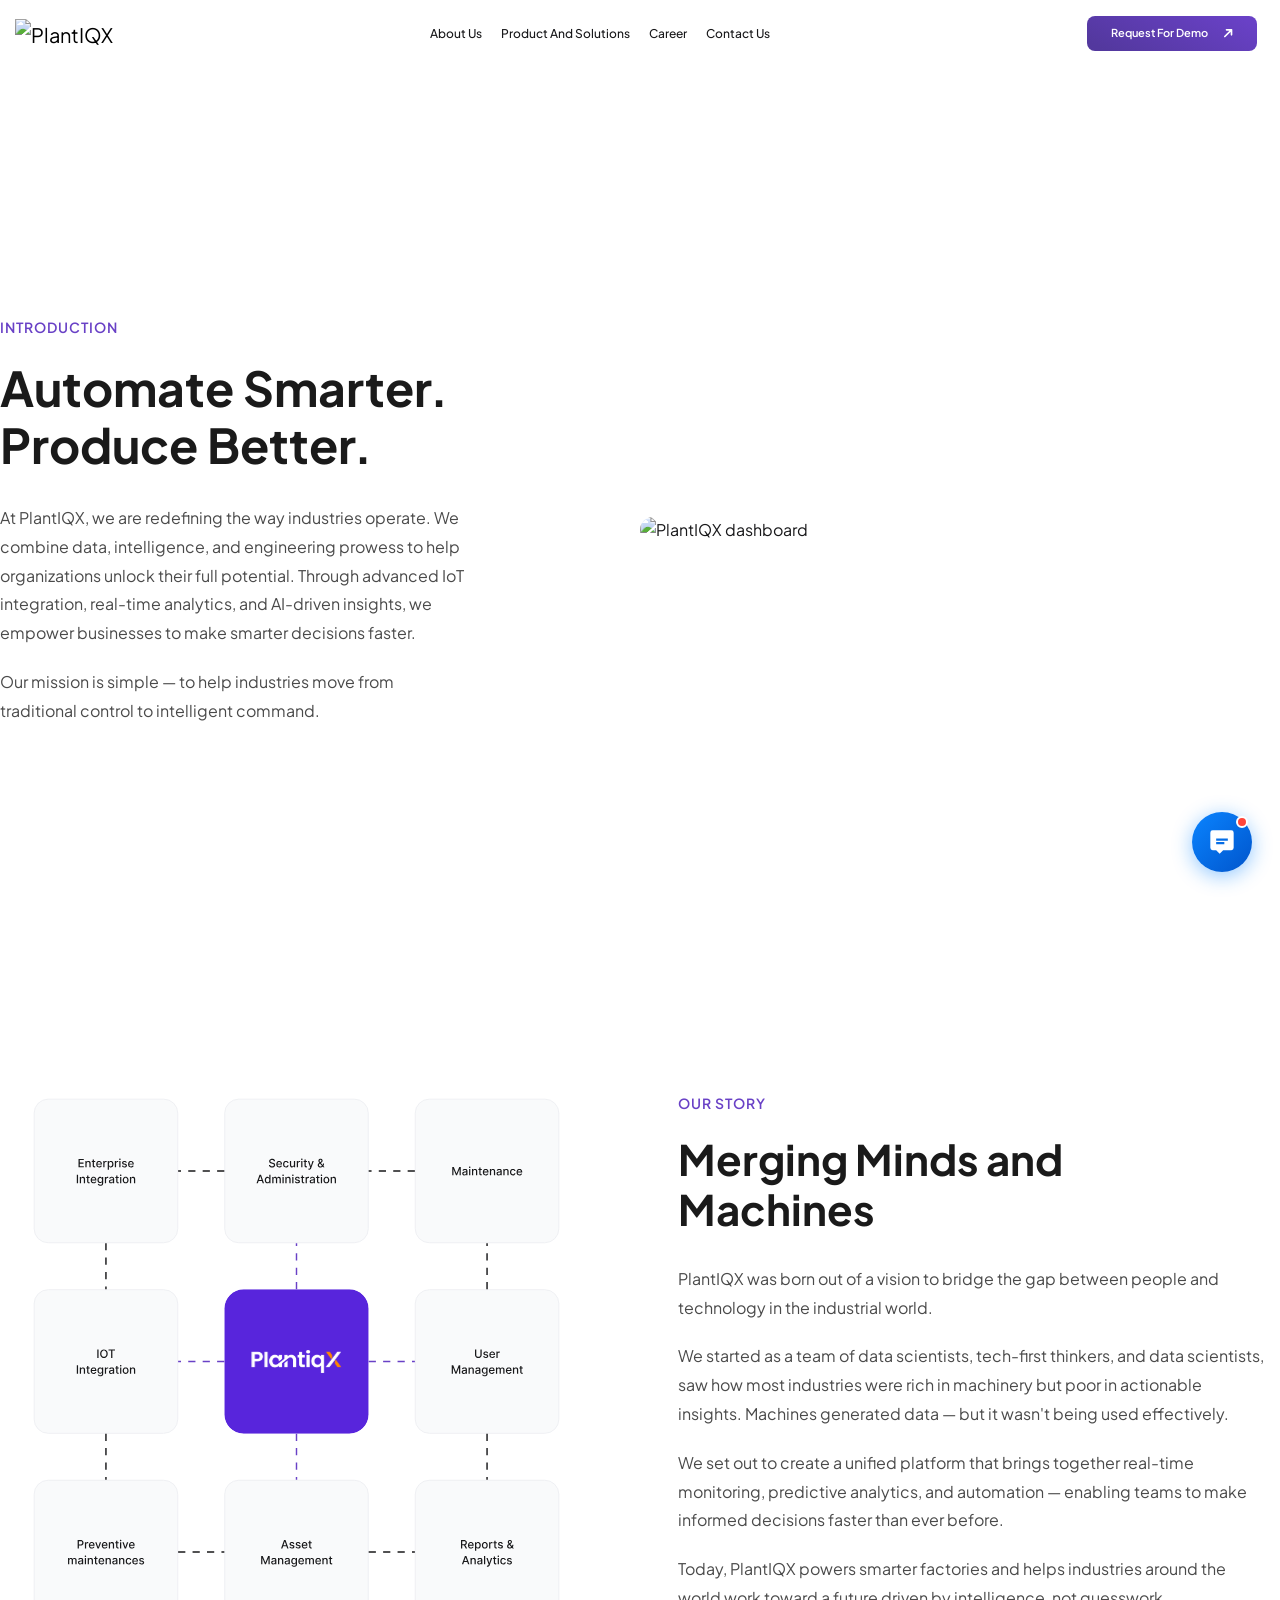
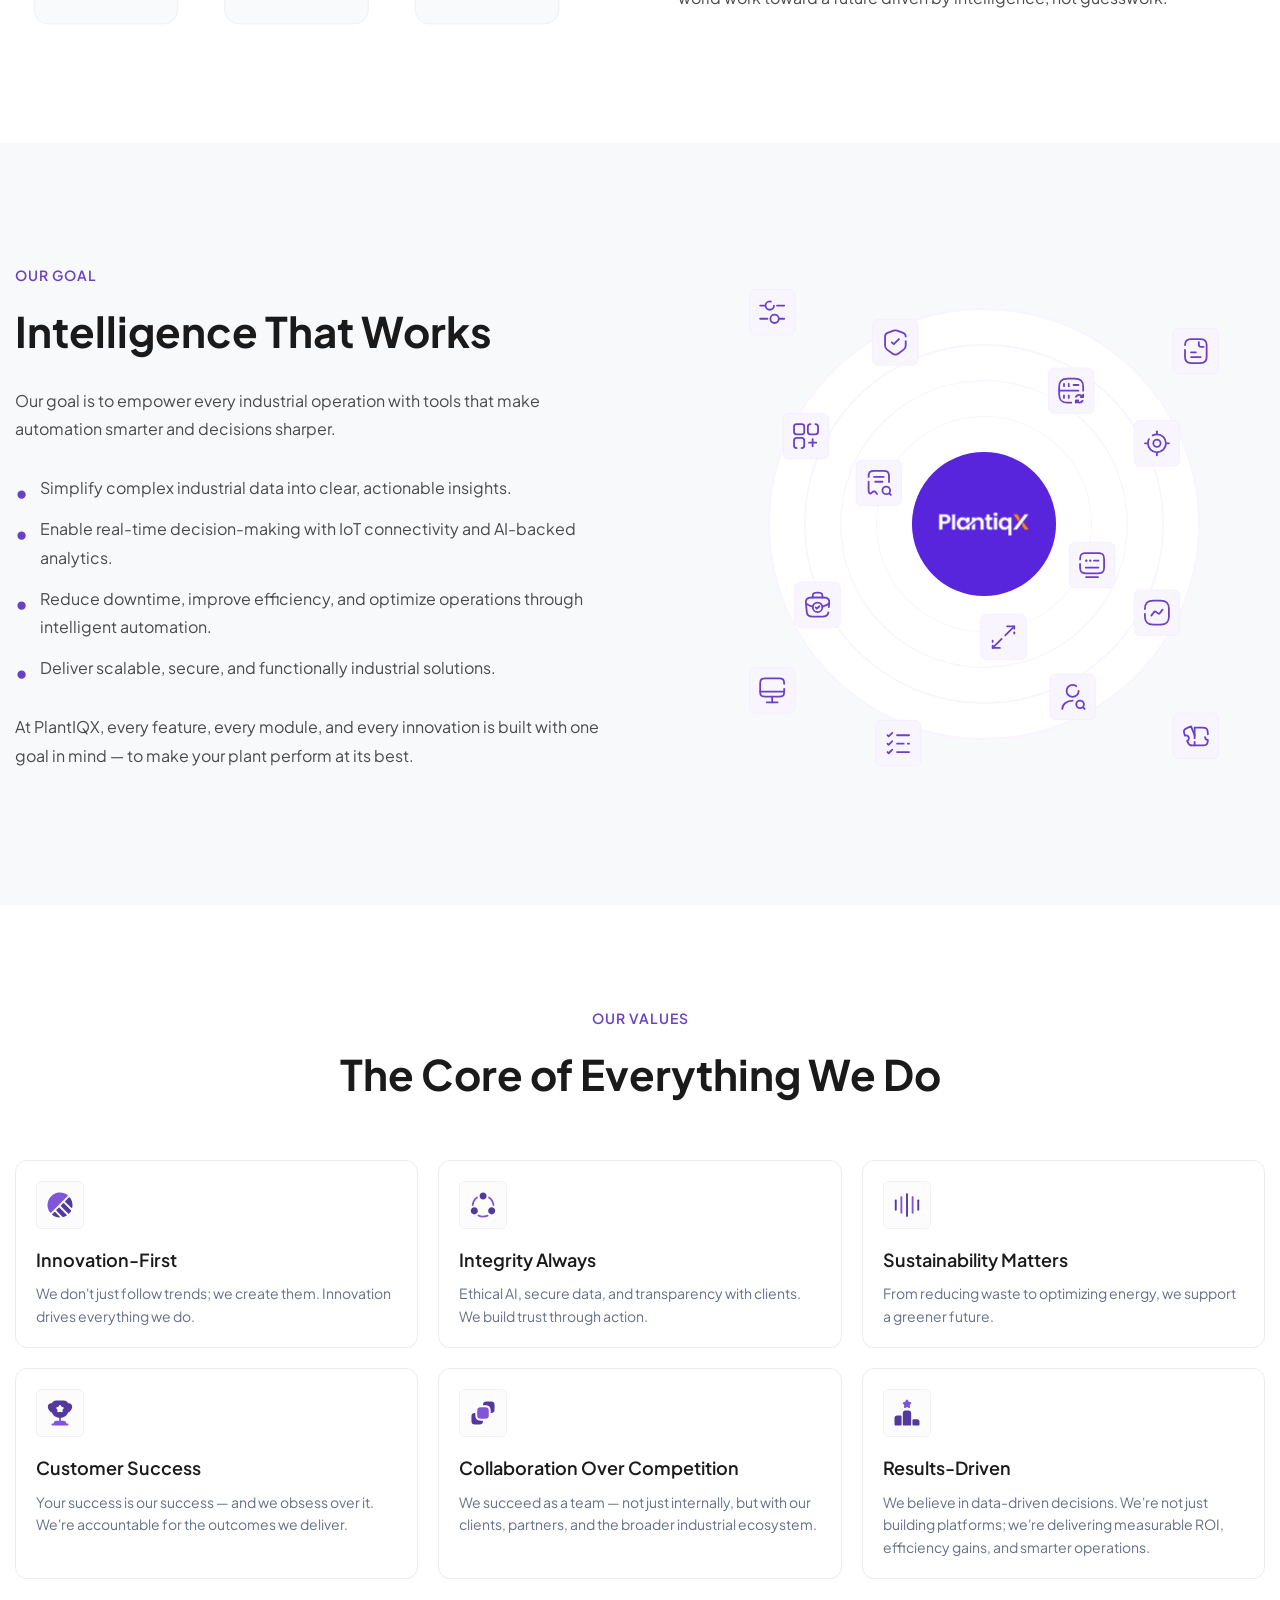
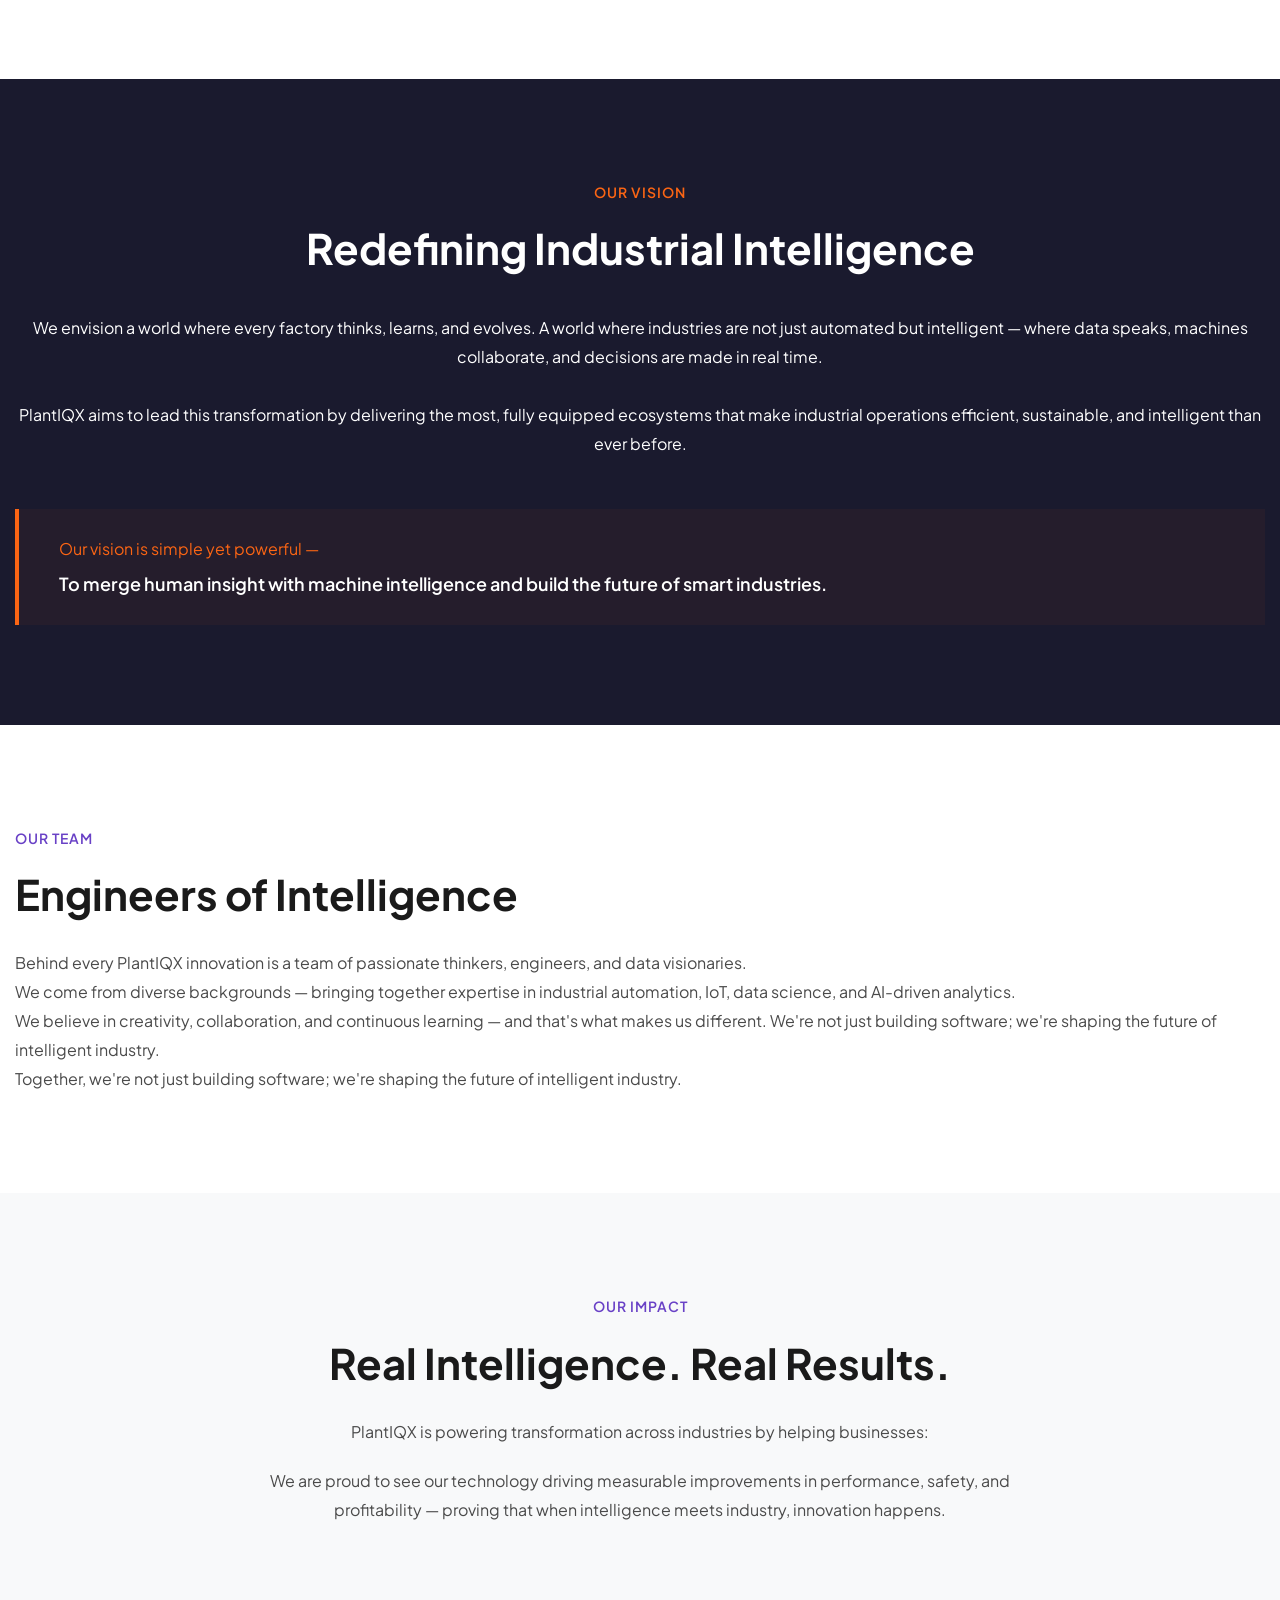
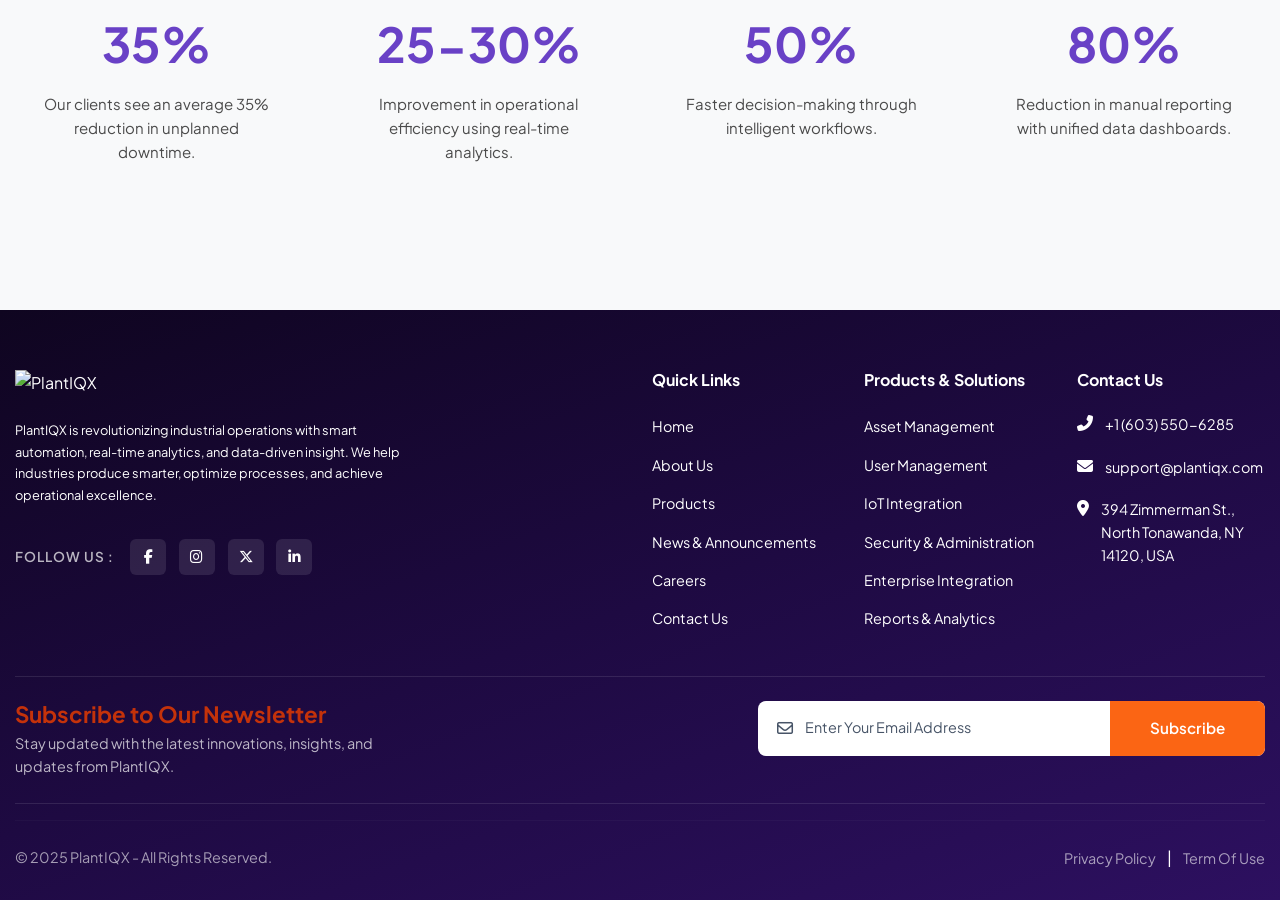
==== commit 6e1c194d: "initial commit" ====
--- a/about.html
+++ b/about.html
@@ -22,6 +22,7 @@
     <link rel="stylesheet" href="css/style.css">
     <link rel="stylesheet" href="css/about.css">
     <link rel="stylesheet" href="css/responsive.css">
+    <link rel="stylesheet" href="css/chatbot.css">
 </head>
 
 <body>
@@ -47,7 +48,7 @@
                             command.</p>
                     </div>
                     <div class="image-content">
-                        <img src="assets/svg/wellComeDashboard.svg" alt="PlantIQX Dashboard">
+                        <img src="assets/svg/wellcomeDashboard.svg" alt="PlantIQX dashboard" style="border-radius: 20px;">
                     </div>
                 </div>
             </div>
@@ -204,7 +205,7 @@
                         <p>Together, we're not just building software; we're shaping the future of intelligent industry.
                         </p>
                     </div>
-                    <div class="team-members">
+                    <!--<div class="team-members">
                         <div class="team-member">
                             <img src="https://i.pravatar.cc/150?img=12" alt="Saravanan Nguyen">
                             <div class="team-member-info">
@@ -226,7 +227,7 @@
                                 <p>Lead Engineer</p>
                             </div>
                         </div>
-                    </div>
+                    </div>-->
                 </div>
             </div>
         </section>
@@ -243,8 +244,8 @@
 
                 <div class="impact-stats">
                     <div class="stat-card">
-                        <h3>40%</h3>
-                        <p>Our clients see an average 40% reduction in unplanned downtime.</p>
+                        <h3>35%</h3>
+                        <p>Our clients see an average 35% reduction in unplanned downtime.</p>
                     </div>
                     <div class="stat-card">
                         <h3>25-30%</h3>
@@ -273,6 +274,7 @@
     <!-- Custom JS -->
     <script src="js/main.js"></script>
     <script src="js/navigation.js"></script>
+    <script src="js/chatbot.js"></script>
 </body>
 
 </html>
--- a/css/about.css
+++ b/css/about.css
@@ -40,7 +40,7 @@
 }
 
 .about-intro .image-content img {
-    width: 100%;
+    width: 150%;
     height: 100%;
     object-fit: cover;
     display: block;
--- a/css/chatbot.css
+++ b/css/chatbot.css
@@ -0,0 +1,314 @@
+/* =============================================
+   PlantIQX Chatbot Widget Styles
+   ============================================= */
+
+:root {
+  --chat-primary: #0a84ff;
+  --chat-primary-dark: #0060cc;
+  --chat-bg: #0d1117;
+  --chat-surface: #161b22;
+  --chat-surface-2: #1f2937;
+  --chat-border: #30363d;
+  --chat-text: #e6edf3;
+  --chat-text-muted: #8b949e;
+  --chat-user-bubble: #0a84ff;
+  --chat-bot-bubble: #1f2937;
+  --chat-shadow: 0 16px 48px rgba(0,0,0,0.5);
+}
+
+/* ---- Floating Toggle Button ---- */
+#piqx-chat-toggle {
+  position: fixed;
+  bottom: 28px;
+  right: 28px;
+  width: 60px;
+  height: 60px;
+  border-radius: 50%;
+  background: linear-gradient(135deg, #0a84ff, #0055cc);
+  border: none;
+  cursor: pointer;
+  box-shadow: 0 4px 20px rgba(10,132,255,0.45);
+  display: flex;
+  align-items: center;
+  justify-content: center;
+  z-index: 9999;
+  transition: transform 0.2s ease, box-shadow 0.2s ease;
+}
+#piqx-chat-toggle:hover {
+  transform: scale(1.08);
+  box-shadow: 0 6px 28px rgba(10,132,255,0.6);
+}
+#piqx-chat-toggle svg {
+  width: 28px;
+  height: 28px;
+  fill: #fff;
+  transition: opacity 0.2s;
+}
+#piqx-chat-toggle .icon-close { display: none; }
+#piqx-chat-toggle.open .icon-chat  { display: none; }
+#piqx-chat-toggle.open .icon-close { display: block; }
+
+/* Notification dot */
+#piqx-chat-toggle .notif-dot {
+  position: absolute;
+  top: 4px;
+  right: 4px;
+  width: 12px;
+  height: 12px;
+  background: #ff453a;
+  border-radius: 50%;
+  border: 2px solid #fff;
+  animation: pulse-dot 2s infinite;
+}
+@keyframes pulse-dot {
+  0%,100% { transform: scale(1); opacity: 1; }
+  50%      { transform: scale(1.3); opacity: 0.8; }
+}
+
+/* ---- Chat Window ---- */
+#piqx-chat-window {
+  position: fixed;
+  bottom: 100px;
+  right: 28px;
+  width: 370px;
+  max-height: 580px;
+  background: var(--chat-bg);
+  border: 1px solid var(--chat-border);
+  border-radius: 20px;
+  box-shadow: var(--chat-shadow);
+  display: flex;
+  flex-direction: column;
+  overflow: hidden;
+  z-index: 9998;
+  opacity: 0;
+  transform: translateY(20px) scale(0.96);
+  pointer-events: none;
+  transition: opacity 0.25s ease, transform 0.25s ease;
+  font-family: 'Plus Jakarta Sans', system-ui, sans-serif;
+}
+#piqx-chat-window.visible {
+  opacity: 1;
+  transform: translateY(0) scale(1);
+  pointer-events: all;
+}
+
+/* ---- Header ---- */
+#piqx-chat-header {
+  display: flex;
+  align-items: center;
+  gap: 12px;
+  padding: 16px 18px;
+  background: linear-gradient(135deg, #0d1f3c, #0a2a5e);
+  border-bottom: 1px solid var(--chat-border);
+  flex-shrink: 0;
+}
+.chat-avatar {
+  width: 40px;
+  height: 40px;
+  border-radius: 50%;
+  background: linear-gradient(135deg, #0a84ff, #0055cc);
+  display: flex;
+  align-items: center;
+  justify-content: center;
+  flex-shrink: 0;
+}
+.chat-avatar svg {
+  width: 22px;
+  height: 22px;
+  fill: #fff;
+}
+.chat-header-info h4 {
+  margin: 0;
+  color: #fff;
+  font-size: 15px;
+  font-weight: 700;
+  line-height: 1.2;
+}
+.chat-header-info span {
+  font-size: 12px;
+  color: #34d399;
+  display: flex;
+  align-items: center;
+  gap: 5px;
+  margin-top: 2px;
+}
+.chat-header-info span::before {
+  content: '';
+  width: 7px;
+  height: 7px;
+  background: #34d399;
+  border-radius: 50%;
+  display: inline-block;
+}
+.chat-close-btn {
+  margin-left: auto;
+  background: none;
+  border: none;
+  cursor: pointer;
+  color: var(--chat-text-muted);
+  padding: 4px;
+  border-radius: 6px;
+  transition: background 0.2s, color 0.2s;
+  display: flex;
+  align-items: center;
+  justify-content: center;
+}
+.chat-close-btn:hover { background: rgba(255,255,255,0.08); color: #fff; }
+.chat-close-btn svg { width: 18px; height: 18px; fill: currentColor; }
+
+/* ---- Messages Area ---- */
+#piqx-chat-messages {
+  flex: 1;
+  overflow-y: auto;
+  padding: 16px;
+  display: flex;
+  flex-direction: column;
+  gap: 12px;
+  scroll-behavior: smooth;
+}
+#piqx-chat-messages::-webkit-scrollbar { width: 4px; }
+#piqx-chat-messages::-webkit-scrollbar-track { background: transparent; }
+#piqx-chat-messages::-webkit-scrollbar-thumb { background: var(--chat-border); border-radius: 4px; }
+
+/* Message bubbles */
+.chat-msg {
+  display: flex;
+  align-items: flex-end;
+  gap: 8px;
+  animation: msg-in 0.2s ease;
+}
+@keyframes msg-in {
+  from { opacity: 0; transform: translateY(8px); }
+  to   { opacity: 1; transform: translateY(0); }
+}
+.chat-msg.user { flex-direction: row-reverse; }
+.msg-bubble {
+  max-width: 80%;
+  padding: 11px 15px;
+  border-radius: 18px;
+  font-size: 14px;
+  line-height: 1.55;
+  color: var(--chat-text);
+}
+.chat-msg.bot  .msg-bubble {
+  background: var(--chat-bot-bubble);
+  border-bottom-left-radius: 4px;
+}
+.chat-msg.user .msg-bubble {
+  background: var(--chat-user-bubble);
+  color: #fff;
+  border-bottom-right-radius: 4px;
+}
+.msg-bubble a { color: #60b4ff; text-decoration: underline; }
+.msg-bubble ul { padding-left: 18px; margin: 6px 0 0; }
+.msg-bubble li { margin-bottom: 4px; }
+.msg-bubble strong { color: #fff; }
+
+/* Bot mini avatar */
+.msg-bot-avatar {
+  width: 28px;
+  height: 28px;
+  border-radius: 50%;
+  background: linear-gradient(135deg, #0a84ff, #0055cc);
+  display: flex;
+  align-items: center;
+  justify-content: center;
+  flex-shrink: 0;
+  margin-bottom: 2px;
+}
+.msg-bot-avatar svg { width: 15px; height: 15px; fill: #fff; }
+
+/* Typing indicator */
+.typing-indicator .msg-bubble {
+  display: flex;
+  gap: 5px;
+  align-items: center;
+  padding: 14px 18px;
+}
+.typing-dot {
+  width: 7px; height: 7px;
+  background: var(--chat-text-muted);
+  border-radius: 50%;
+  animation: bounce 1.2s infinite;
+}
+.typing-dot:nth-child(2) { animation-delay: 0.2s; }
+.typing-dot:nth-child(3) { animation-delay: 0.4s; }
+@keyframes bounce {
+  0%,60%,100% { transform: translateY(0); }
+  30%          { transform: translateY(-6px); }
+}
+
+/* ---- Quick Replies ---- */
+#piqx-quick-replies {
+  padding: 0 16px 12px;
+  display: flex;
+  flex-wrap: wrap;
+  gap: 7px;
+}
+.quick-reply-btn {
+  background: transparent;
+  border: 1px solid var(--chat-primary);
+  color: var(--chat-primary);
+  padding: 6px 13px;
+  border-radius: 20px;
+  font-size: 12.5px;
+  cursor: pointer;
+  transition: background 0.2s, color 0.2s;
+  font-family: inherit;
+  white-space: nowrap;
+}
+.quick-reply-btn:hover {
+  background: var(--chat-primary);
+  color: #fff;
+}
+
+/* ---- Input Area ---- */
+#piqx-chat-input-area {
+  display: flex;
+  align-items: center;
+  gap: 10px;
+  padding: 12px 16px;
+  border-top: 1px solid var(--chat-border);
+  background: var(--chat-surface);
+  flex-shrink: 0;
+}
+#piqx-chat-input {
+  flex: 1;
+  background: var(--chat-surface-2);
+  border: 1px solid var(--chat-border);
+  border-radius: 24px;
+  padding: 10px 16px;
+  color: var(--chat-text);
+  font-size: 14px;
+  font-family: inherit;
+  outline: none;
+  transition: border-color 0.2s;
+}
+#piqx-chat-input:focus { border-color: var(--chat-primary); }
+#piqx-chat-input::placeholder { color: var(--chat-text-muted); }
+#piqx-chat-send {
+  width: 40px;
+  height: 40px;
+  border-radius: 50%;
+  background: var(--chat-primary);
+  border: none;
+  cursor: pointer;
+  display: flex;
+  align-items: center;
+  justify-content: center;
+  flex-shrink: 0;
+  transition: background 0.2s, transform 0.15s;
+}
+#piqx-chat-send:hover { background: var(--chat-primary-dark); transform: scale(1.05); }
+#piqx-chat-send svg { width: 18px; height: 18px; fill: #fff; }
+
+/* ---- Responsive ---- */
+@media (max-width: 480px) {
+  #piqx-chat-window {
+    width: calc(100vw - 24px);
+    right: 12px;
+    bottom: 90px;
+    max-height: 70vh;
+  }
+  #piqx-chat-toggle { bottom: 16px; right: 16px; }
+}
